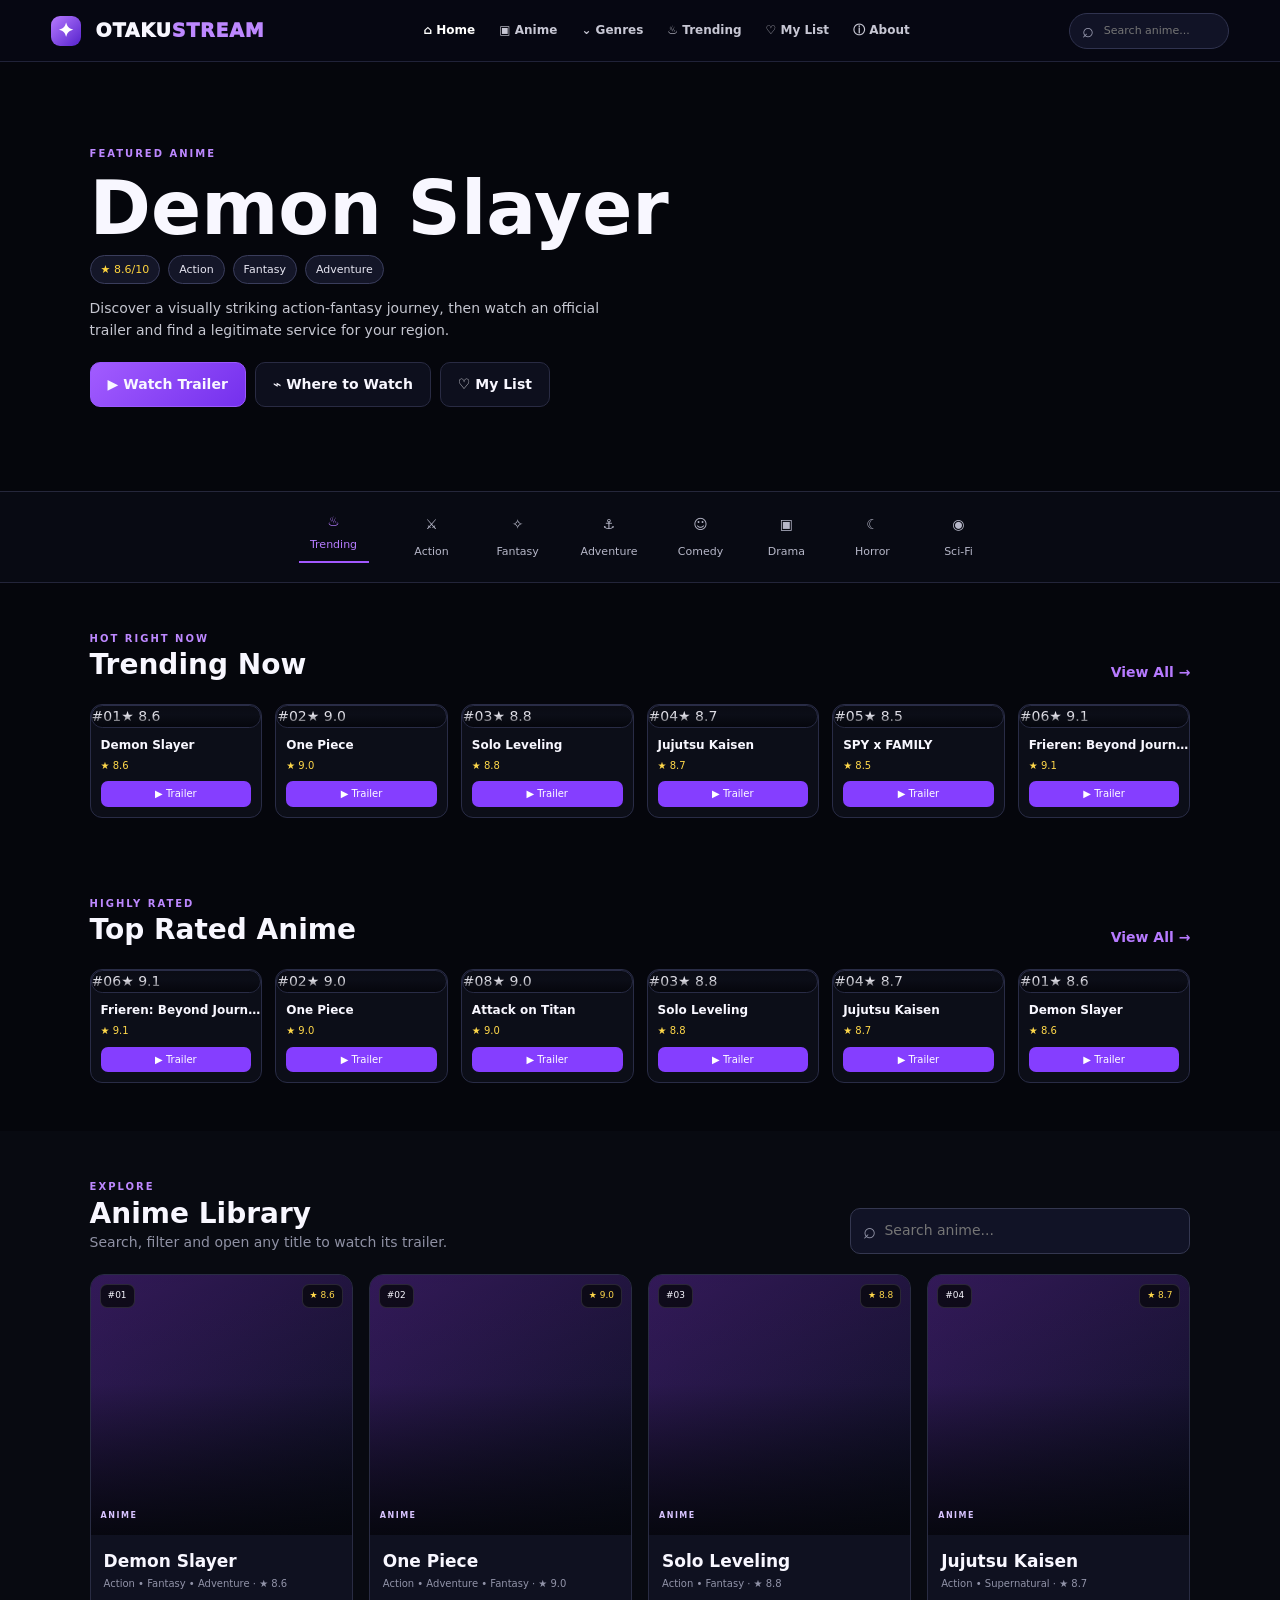
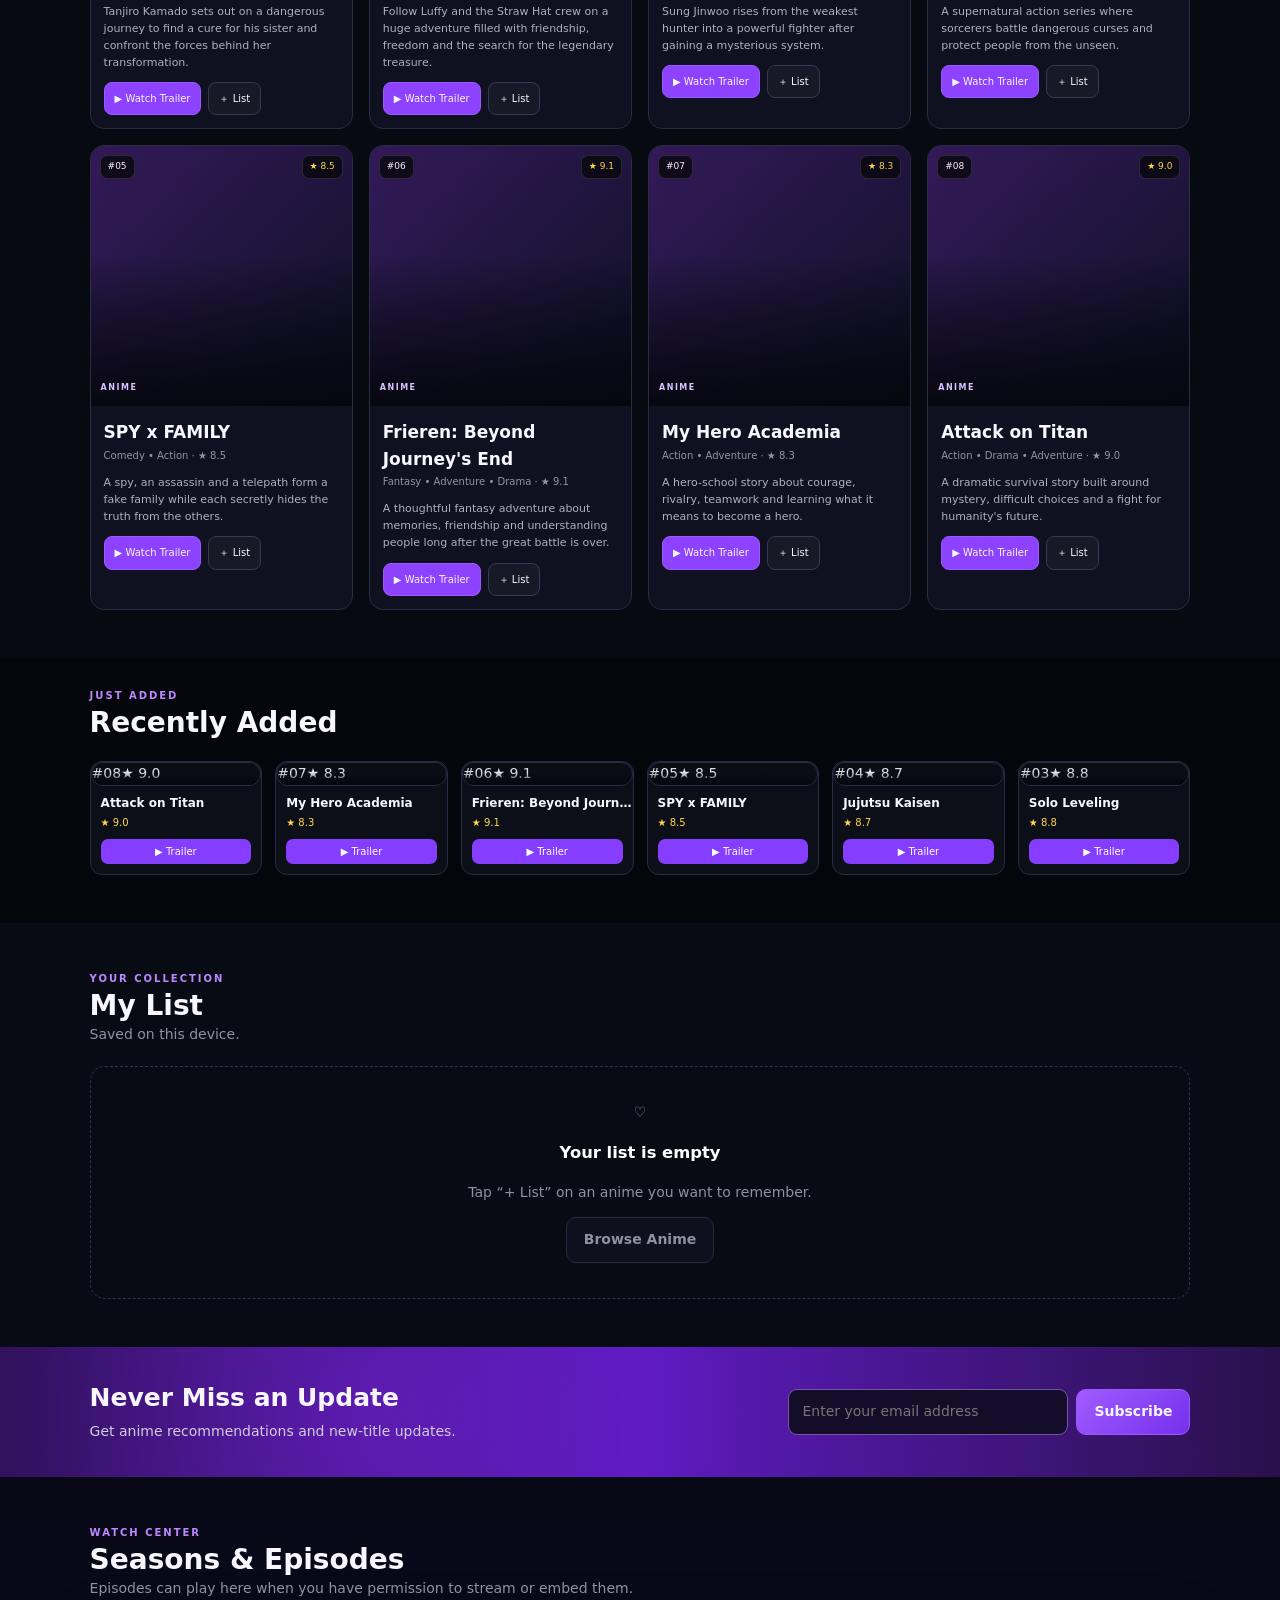
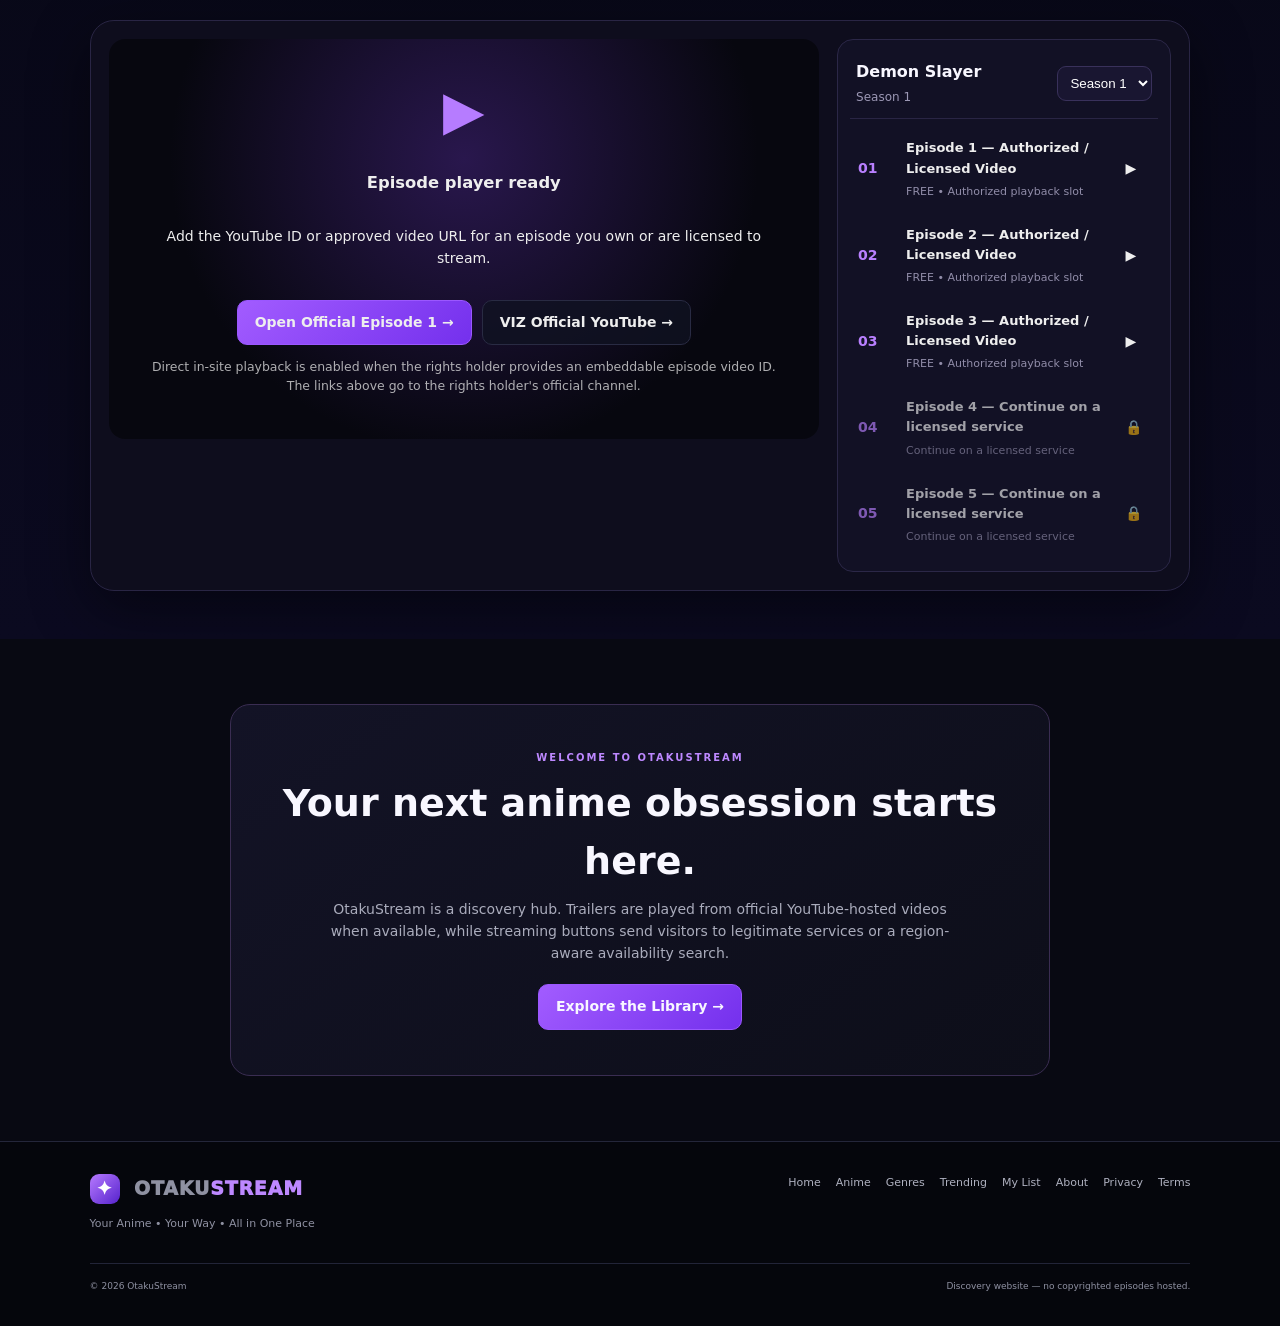
==== index.html @ 4c7b86c6 "Add files via upload" ====
<!DOCTYPE html>
<html lang="en">
<head>
<meta charset="UTF-8">
<meta name="viewport" content="width=device-width,initial-scale=1">
<title>OtakuStream — Anime Discovery</title>
<meta name="description" content="Discover anime, watch official trailers and find legitimate streaming options by region.">
<meta name="theme-color" content="#080817">
<link rel="preconnect" href="https://graphql.anilist.co">
<link rel="stylesheet" href="style.css">
</head>
<body>
<header class="site-header">
  <a class="brand" href="#home"><span class="brand-mark">✦</span> OTAKU<span>STREAM</span></a>
  <nav id="nav" class="nav">
    <a class="active" href="#home">⌂ Home</a><a href="#browse">▣ Anime</a><a href="#genres">⌄ Genres</a><a href="#trending">♨ Trending</a><a href="#watchlist">♡ My List</a><a href="#about">ⓘ About</a>
  </nav>
  <div class="header-tools"><label class="top-search"><span>⌕</span><input id="topSearch" placeholder="Search anime..." aria-label="Search anime"></label><button id="menu" class="menu" aria-label="Open menu">☰</button></div>
</header>

<main>
<section id="home" class="hero">
  <div class="hero-bg" id="heroBg"></div>
  <div class="hero-copy">
    <div class="eyebrow">FEATURED ANIME</div>
    <h1 id="heroTitle">Demon Slayer</h1>
    <div class="hero-meta"><span>★ 8.6/10</span><span>Action</span><span>Fantasy</span><span>Adventure</span></div>
    <p id="heroDesc">Discover a visually striking action-fantasy journey, then watch an official trailer and find a legitimate service for your region.</p>
    <div class="hero-actions"><button class="btn primary" onclick="openInfo(1)">▶ Watch Trailer</button><button class="btn ghost" onclick="openInfo(1)">⌁ Where to Watch</button><button class="btn ghost" onclick="toggle(1)">♡ My List</button></div>
  </div>
  <div class="hero-side" id="heroSide"></div>
</section>

<section id="genres" class="genre-strip"><button class="genre active" data-filter="All">♨<span>Trending</span></button><button class="genre" data-filter="Action">⚔<span>Action</span></button><button class="genre" data-filter="Fantasy">✧<span>Fantasy</span></button><button class="genre" data-filter="Adventure">⚓<span>Adventure</span></button><button class="genre" data-filter="Comedy">☺<span>Comedy</span></button><button class="genre" data-filter="Drama">▣<span>Drama</span></button><button class="genre" data-filter="Horror">☾<span>Horror</span></button><button class="genre" data-filter="Sci-Fi">◉<span>Sci-Fi</span></button></section>

<section id="trending" class="section">
  <div class="section-head"><div><div class="eyebrow">HOT RIGHT NOW</div><h2>Trending Now</h2></div><a class="text-link" href="#browse">View All →</a></div>
  <div id="trendingGrid" class="poster-grid"></div>
</section>

<section class="section compact-section">
  <div class="section-head"><div><div class="eyebrow">HIGHLY RATED</div><h2>Top Rated Anime</h2></div><a class="text-link" href="#browse">View All →</a></div>
  <div id="topGrid" class="poster-grid"></div>
</section>

<section id="browse" class="section browse">
  <div class="section-head browse-head"><div><div class="eyebrow">EXPLORE</div><h2>Anime Library</h2><p>Search, filter and open any title to watch its trailer.</p></div><label class="search-box"><span>⌕</span><input id="search" placeholder="Search anime..." aria-label="Search anime"></label></div>
  <div id="grid" class="card-grid"></div>
</section>

<section class="section compact-section">
  <div class="section-head"><div><div class="eyebrow">JUST ADDED</div><h2>Recently Added</h2></div></div>
  <div id="recentGrid" class="poster-grid"></div>
</section>

<section id="watchlist" class="section dark-section"><div class="section-head"><div><div class="eyebrow">YOUR COLLECTION</div><h2>My List</h2><p>Saved on this device.</p></div></div><div id="saved" class="card-grid"></div><div id="none" class="empty"><div>♡</div><h3>Your list is empty</h3><p>Tap “+ List” on an anime you want to remember.</p><a class="btn ghost" href="#browse">Browse Anime</a></div></section>

<section class="newsletter"><div><h2>Never Miss an Update</h2><p>Get anime recommendations and new-title updates.</p></div><form onsubmit="event.preventDefault();this.querySelector('button').textContent='Subscribed ✓'"><input type="email" required placeholder="Enter your email address"><button class="btn primary">Subscribe</button></form></section>

<section id="watch" class="section watch-section">
  <div class="section-head"><div><div class="eyebrow">WATCH CENTER</div><h2>Seasons & Episodes</h2><p>Episodes can play here when you have permission to stream or embed them.</p></div></div>
  <div id="episodeCenter" class="episode-center"></div>
</section>

<section id="about" class="about"><div class="about-card"><div class="eyebrow">WELCOME TO OTAKUSTREAM</div><h2>Your next anime obsession starts here.</h2><p>OtakuStream is a discovery hub. Trailers are played from official YouTube-hosted videos when available, while streaming buttons send visitors to legitimate services or a region-aware availability search.</p><a class="btn primary" href="#browse">Explore the Library →</a></div></section>
</main>

<footer><div class="footer-top"><div><a class="brand" href="#home"><span class="brand-mark">✦</span> OTAKU<span>STREAM</span></a><p>Your Anime • Your Way • All in One Place</p></div><div class="footer-links"><a href="#home">Home</a><a href="#browse">Anime</a><a href="#genres">Genres</a><a href="#trending">Trending</a><a href="#watchlist">My List</a><a href="#about">About</a><a href="privacy.html">Privacy</a><a href="terms.html">Terms</a></div></div><div class="footer-bottom"><span>© 2026 OtakuStream</span><span>Discovery website — no copyrighted episodes hosted.</span></div></footer>

<div id="modal" class="modal" aria-hidden="true"><div class="modal-box"><button id="close" class="close" aria-label="Close">×</button><div id="modalContent"></div></div></div>
<script src="script.js"></script>
</body>
</html>
---- style.css ----
*{box-sizing:border-box}html{scroll-behavior:smooth}:root{--bg:#05060c;--panel:#0f1120;--panel2:#15162a;--line:#292b43;--text:#f8f7ff;--muted:#a5a6b8;--purple:#8d45ff;--purple2:#bd88ff;--cyan:#5ecbff}body{margin:0;background:var(--bg);color:var(--text);font:14px/1.55 Inter,system-ui,-apple-system,BlinkMacSystemFont,"Segoe UI",Arial,sans-serif}button,input{font:inherit}button{color:inherit}a{color:inherit}.site-header{height:62px;position:sticky;top:0;z-index:50;display:flex;align-items:center;gap:28px;padding:0 4%;background:#070813e8;backdrop-filter:blur(18px);border-bottom:1px solid #202238}.brand{font-weight:1000;font-size:19px;letter-spacing:.8px;text-decoration:none;white-space:nowrap}.brand span:last-child{color:var(--purple2)}.brand-mark{display:inline-grid;place-items:center;width:30px;height:30px;margin-right:7px;border-radius:9px;background:linear-gradient(135deg,#b77aff,#5522cc);color:#fff}.nav{display:flex;gap:24px;flex:1;justify-content:center}.nav a{color:#c7c7d4;text-decoration:none;font-weight:650;font-size:12px}.nav a:hover,.nav a.active{color:#fff}.header-tools{display:flex;align-items:center;gap:10px}.top-search{display:flex;align-items:center;gap:8px;width:160px;height:36px;padding:0 12px;background:#111326;border:1px solid #30334f;border-radius:20px}.top-search span{color:#9b9db2;font-size:20px}.top-search input{width:100%;border:0;outline:0;background:transparent;color:#fff;font-size:11px}.menu{display:none;background:none;border:0;font-size:25px}.hero{min-height:430px;position:relative;overflow:hidden;display:flex;align-items:center;padding:58px 7%;border-bottom:1px solid #25273b}.hero-bg{position:absolute;inset:0;background-position:center;background-size:cover;filter:saturate(1.1)}.hero:after{content:"";position:absolute;inset:0;background:linear-gradient(0deg,#05060c 0%,transparent 45%)}.hero-copy,.hero-side{position:relative;z-index:2}.hero-copy{max-width:600px}.eyebrow{color:var(--purple2);font-weight:900;letter-spacing:2px;font-size:10px}.hero h1{font-size:clamp(42px,6vw,74px);line-height:.95;margin:12px 0}.hero-meta{display:flex;gap:8px;flex-wrap:wrap}.hero-meta span{background:#17192cdd;border:1px solid #3a3d5c;padding:5px 10px;border-radius:20px;color:#e7e6f2;font-size:11px}.hero-meta span:first-child{color:#ffd43d}.hero p{max-width:540px;color:#c5c6d0;font-size:14px}.hero-actions{display:flex;gap:9px;flex-wrap:wrap;margin-top:20px}.btn{display:inline-flex;align-items:center;justify-content:center;gap:8px;padding:11px 17px;border-radius:10px;text-decoration:none;border:1px solid var(--line);cursor:pointer;font-weight:750}.btn.primary{background:linear-gradient(135deg,#a25cff,#7430ed);border-color:#9b57ff}.btn.ghost{background:#101222c9}.hero-side{margin-left:auto;width:260px;display:grid;gap:9px}.hero-side:before{content:""}.hero-side .side-card{display:flex;align-items:center;gap:10px;padding:10px;border:1px solid #44466b;background:#0c0e1edb;border-radius:13px}.side-card img{width:58px;height:68px;object-fit:cover;border-radius:8px}.side-card b{font-size:12px}.side-card small{display:block;color:#9294a9}.genre-strip{display:flex;justify-content:center;gap:28px;padding:18px 4%;background:#080a13;border-bottom:1px solid #23253a}.genre{background:none;border:0;color:#b6b7c8;cursor:pointer;display:grid;gap:3px;place-items:center;min-width:58px}.genre:first-line{font-size:18px}.genre span{font-size:11px}.genre.active,.genre:hover{color:#b67cff}.genre.active:after{content:"";width:70px;height:2px;background:#a258ff;margin-top:5px}.section{padding:48px 7%}.compact-section{padding-top:30px}.section-head{display:flex;align-items:end;justify-content:space-between;gap:20px;margin-bottom:20px}.section-head h2{font-size:28px;line-height:1.05;margin:4px 0}.section-head p{margin:0;color:#8f91a4}.text-link{color:#b77aff;text-decoration:none;font-weight:750}.poster-grid{display:grid;grid-template-columns:repeat(6,1fr);gap:13px}.mini-poster{position:relative;min-width:0;border:1px solid #292c46;border-radius:12px;background:#0c0e18;padding:0;overflow:hidden;text-align:left;cursor:pointer;transition:.2s}.mini-poster:hover{transform:translateY(-4px);border-color:#7752aa;box-shadow:0 18px 45px #0008}.mini-poster .poster{height:235px;border-radius:0;border:0}.mini-poster .poster-copy{display:none}.mini-poster .row-title,.mini-poster .row-score,.mini-poster .trailer-pill{display:block;padding-left:10px}.mini-poster .row-title{font-weight:750;font-size:12px;margin-top:8px;white-space:nowrap;overflow:hidden;text-overflow:ellipsis}.mini-poster .row-score{font-size:10px;color:#ffd84a;padding-top:3px}.trailer-pill{margin:8px 10px 10px!important;padding:5px 8px!important;border-radius:7px;background:#853eff;color:#fff;text-align:center;font-size:10px!important}.poster{height:260px;position:relative;overflow:hidden;background:linear-gradient(145deg,#3a1d65,#0b1021)}.poster img{position:absolute;inset:0;width:100%;height:100%;object-fit:cover}.image-shade{position:absolute;inset:0;background:linear-gradient(0deg,#05060ceb 0%,#05060c15 58%,#00000022 100%)}.poster .rank,.poster .score{position:absolute;top:9px;z-index:2;background:#08080dcc;border:1px solid #ffffff1f;padding:4px 7px;border-radius:7px;font-size:9px}.poster .rank{left:9px}.poster .score{right:9px;color:#ffd84a}.poster-copy{position:absolute;left:10px;right:10px;bottom:10px;z-index:2}.tag{font-size:8px;letter-spacing:1.5px;color:#d8c4ff;font-weight:900}.card-grid{display:grid;grid-template-columns:repeat(4,1fr);gap:16px}.card{background:var(--panel);border:1px solid #292c43;border-radius:14px;overflow:hidden;transition:.2s}.card:hover{transform:translateY(-3px);border-color:#51446d}.body{padding:13px}.body h3{margin:0 0 2px;font-size:17px}.meta{color:#9193a8;font-size:10px}.body p{color:#aeb0bf;font-size:11px;min-height:48px}.actions{display:flex;gap:7px}.mini{padding:8px 10px;border-radius:8px;background:#171927;border:1px solid #363950;cursor:pointer;font-size:10px}.mini.primary{background:#8c42ff;border-color:#9a58ff}.browse{background:#080a11}.search-box{width:min(340px,100%);display:flex;align-items:center;gap:8px;background:#111326;border:1px solid #343750;border-radius:10px;padding:0 12px}.search-box span{font-size:22px;color:#9294a7}.search-box input{width:100%;padding:11px 0;background:transparent;border:0;outline:0;color:#fff}.dark-section{background:#090b14}.empty{text-align:center;border:1px dashed #30344c;border-radius:15px;padding:35px;color:#8f91a2}.empty h3{color:#fff}.newsletter{display:flex;align-items:center;justify-content:space-between;gap:25px;padding:32px 7%;background:radial-gradient(circle at 30% 50%,#7624d966,transparent 40%),linear-gradient(90deg,#31115c,#5e1ac0 50%,#29114c)}.newsletter h2{margin:0;font-size:25px}.newsletter p{margin:3px 0;color:#d2cce1}.newsletter form{display:flex;gap:8px}.newsletter input{width:280px;padding:11px 13px;border-radius:9px;border:1px solid #7254a3;background:#130d29;color:#fff;outline:0}.about{padding:65px 7%;background:#080912}.about-card{max-width:820px;margin:auto;text-align:center;border:1px solid #3a2d52;border-radius:20px;padding:45px 25px;background:linear-gradient(145deg,#131326,#0d0e19)}.about h2{font-size:38px;margin:8px 0}.about p{max-width:650px;margin:0 auto 20px;color:#aaacbc}footer{padding:32px 7%;border-top:1px solid #24263a;color:#8f91a2}.footer-top{display:flex;justify-content:space-between;gap:30px}.footer-top p{font-size:11px}.footer-links{display:flex;gap:15px;flex-wrap:wrap}.footer-links a{font-size:11px;text-decoration:none;color:#aeb0bf}.footer-bottom{display:flex;justify-content:space-between;border-top:1px solid #222438;margin-top:20px;padding-top:16px;font-size:9px}.modal{display:none;position:fixed;inset:0;background:#000d;z-index:80;place-items:center;padding:16px}.modal.show{display:grid}.modal-box{width:min(980px,100%);max-height:92vh;overflow:auto;background:#0d0f1c;border:1px solid #3a3d59;border-radius:17px;padding:22px;position:relative;box-shadow:0 30px 100px #000}.close{position:absolute;right:10px;top:6px;background:none;border:0;color:#fff;font-size:28px;cursor:pointer}.modal-box h2{font-size:28px;margin:4px 0}.modal-box p{color:#b5b6c4}.preview-layout{display:grid;grid-template-columns:1.5fr .7fr;gap:18px}.video-wrap{position:relative;padding-top:56.25%;background:#000;border-radius:12px;overflow:hidden;margin-top:12px}.video-wrap iframe{position:absolute;inset:0;width:100%;height:100%;border:0}.watch-panel{border:1px solid #2c2f47;background:#121426;border-radius:13px;padding:15px;height:max-content}.watch-panel h3{margin-top:0}.region-label{display:block;color:#aeb0bf;font-size:11px}.region-label select{width:100%;margin-top:6px;padding:9px;border-radius:8px;border:1px solid #343750;background:#0c0e18;color:#fff}.full{width:100%;margin:6px 0}.provider-grid{display:grid;gap:7px;margin:9px 0}.watch-link{padding:9px;border:1px solid #363950;border-radius:8px;text-decoration:none;font-size:11px;background:#0d0f1b}.watch-link:hover{border-color:#8051b8}.watch-panel small{display:block;color:#777b8d;font-size:9px}.video-fallback{padding:60px 15px;text-align:center;background:#080910;border-radius:12px;margin-top:12px}.video-fallback>div{font-size:45px;color:#9c59ff}
@media(max-width:1000px){.poster-grid{grid-template-columns:repeat(3,1fr)}.nav{gap:13px}.hero-side{width:230px}.card-grid{grid-template-columns:repeat(3,1fr)}}@media(max-width:760px){.site-header{height:62px;padding:0 4%}.nav{display:none;position:absolute;top:62px;left:0;right:0;background:#090b14;border-bottom:1px solid #2b2e45;padding:10px 5%;flex-direction:column;gap:0}.nav.open{display:flex}.nav a{padding:11px 0;border-bottom:1px solid #1f2235}.top-search{width:135px}.menu{display:block}.hero{padding:45px 5%;min-height:510px}.hero-side{display:none}.genre-strip{overflow:auto;justify-content:flex-start;gap:18px;padding-left:5%}.section{padding:42px 5%}.poster-grid{grid-template-columns:repeat(2,1fr)}.card-grid{grid-template-columns:repeat(2,1fr)}.newsletter{flex-direction:column;align-items:stretch;padding:30px 5%}.newsletter form{width:100%}.newsletter input{width:100%}.preview-layout{grid-template-columns:1fr}.footer-top,.footer-bottom{flex-direction:column}}@media(max-width:480px){.brand{font-size:16px}.top-search{display:none}.poster-grid,.card-grid{grid-template-columns:1fr}.poster{height:330px}.hero h1{font-size:50px}.newsletter form{flex-direction:column}}


/* Season / episode player */
.watch-section{background:linear-gradient(180deg,#080817,#0b0a20);}
.episode-shell{display:grid;grid-template-columns:minmax(0,1.7fr) minmax(300px,.8fr);gap:18px;background:#0e0d1d;border:1px solid #292544;border-radius:24px;padding:18px;box-shadow:0 18px 60px #0007;}
.episode-player{aspect-ratio:16/9;background:#05050b;border-radius:16px;overflow:hidden;min-height:260px;}
.episode-player iframe{width:100%;height:100%;border:0;display:block;}
.licensed-placeholder{height:100%;display:grid;place-items:center;text-align:center;padding:30px;background:radial-gradient(circle at 50% 30%,#29174d,#07070f 65%);color:#eee;}
.licensed-placeholder .big-play{font-size:54px;color:#b67cff;}
.episode-list{background:#121125;border:1px solid #2b2747;border-radius:16px;padding:12px;overflow:auto;max-height:560px;}
.episode-head{display:flex;align-items:center;justify-content:space-between;gap:10px;padding:8px 6px 12px;border-bottom:1px solid #292544;margin-bottom:8px;}
.episode-head b{display:block;font-size:16px}.episode-head span{display:block;color:#9c98b5;font-size:12px;margin-top:3px;}
.episode-head select{background:#191631;color:#fff;border:1px solid #39315b;border-radius:9px;padding:8px;}
.episode-item{width:100%;display:grid;grid-template-columns:38px 1fr 25px;align-items:center;gap:10px;text-align:left;background:transparent;border:0;border-radius:12px;color:#eee;padding:11px 8px;margin:3px 0;cursor:pointer;}
.episode-item:hover,.episode-item.active{background:#21183b}.episode-item.locked{opacity:.65}.ep-num{font-weight:800;color:#b980ff}.episode-item b{display:block;font-size:13px}.episode-item small{display:block;color:#918da9;font-size:11px;margin-top:4px;}
@media(max-width:850px){.episode-shell{grid-template-columns:1fr}.episode-list{max-height:none}.episode-player{min-height:220px;}}

.episode-legal-links{display:flex;gap:10px;flex-wrap:wrap;justify-content:center;margin-top:16px}.small-note{font-size:.78rem;opacity:.72;line-height:1.5}.episode-item:focus-visible{outline:2px solid #a78bfa;outline-offset:2px}
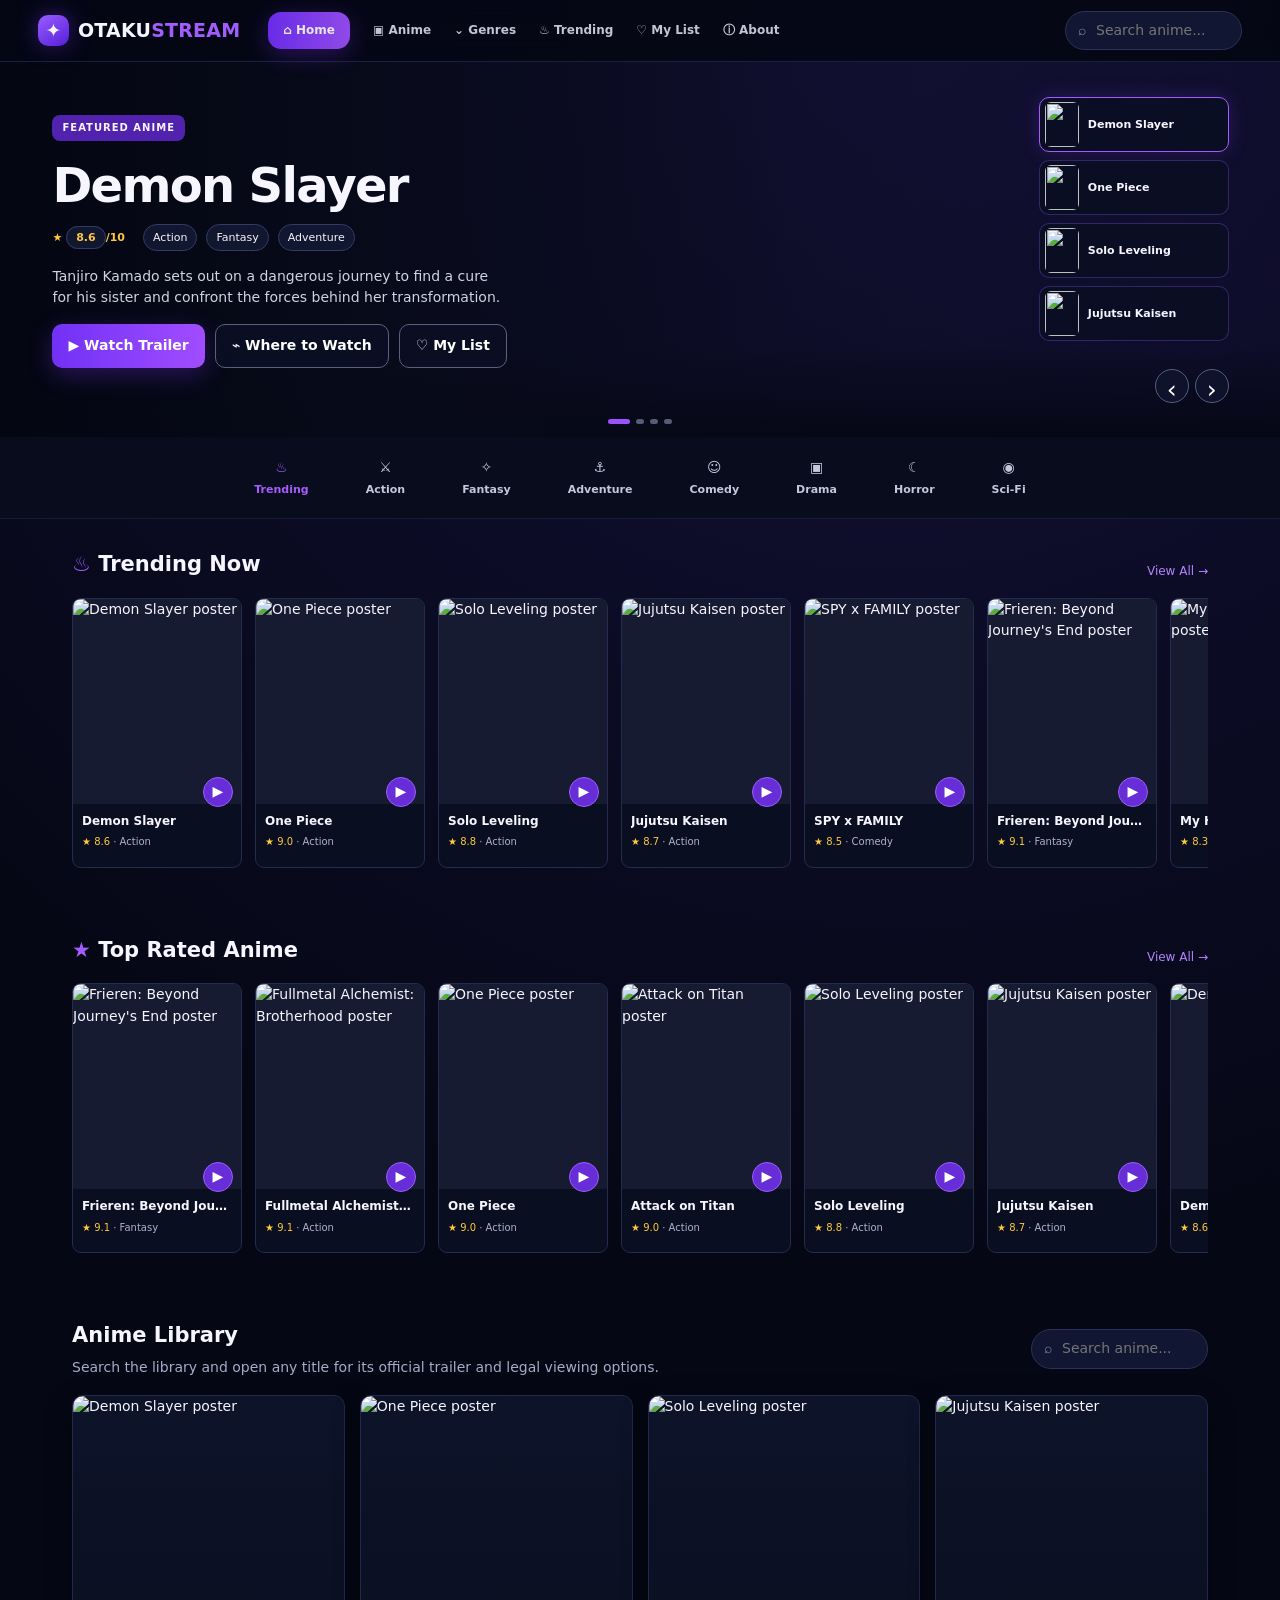
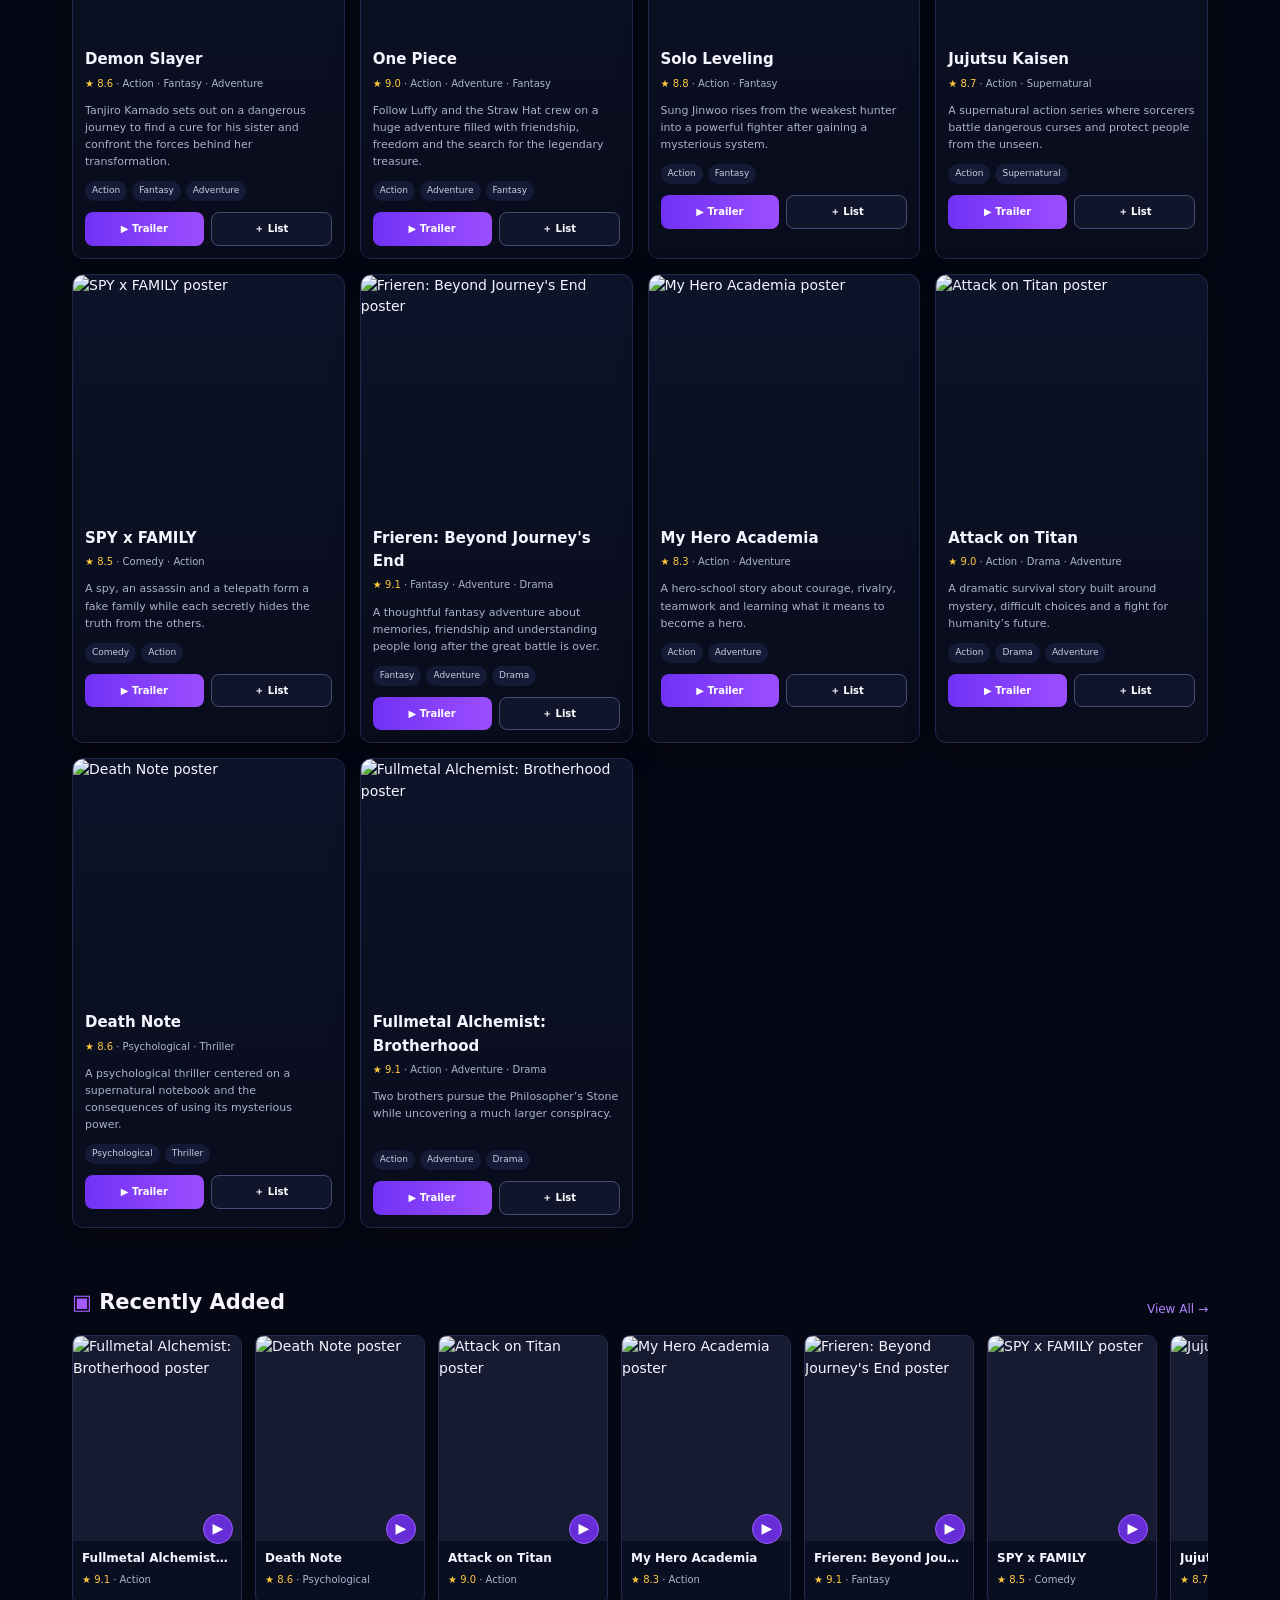
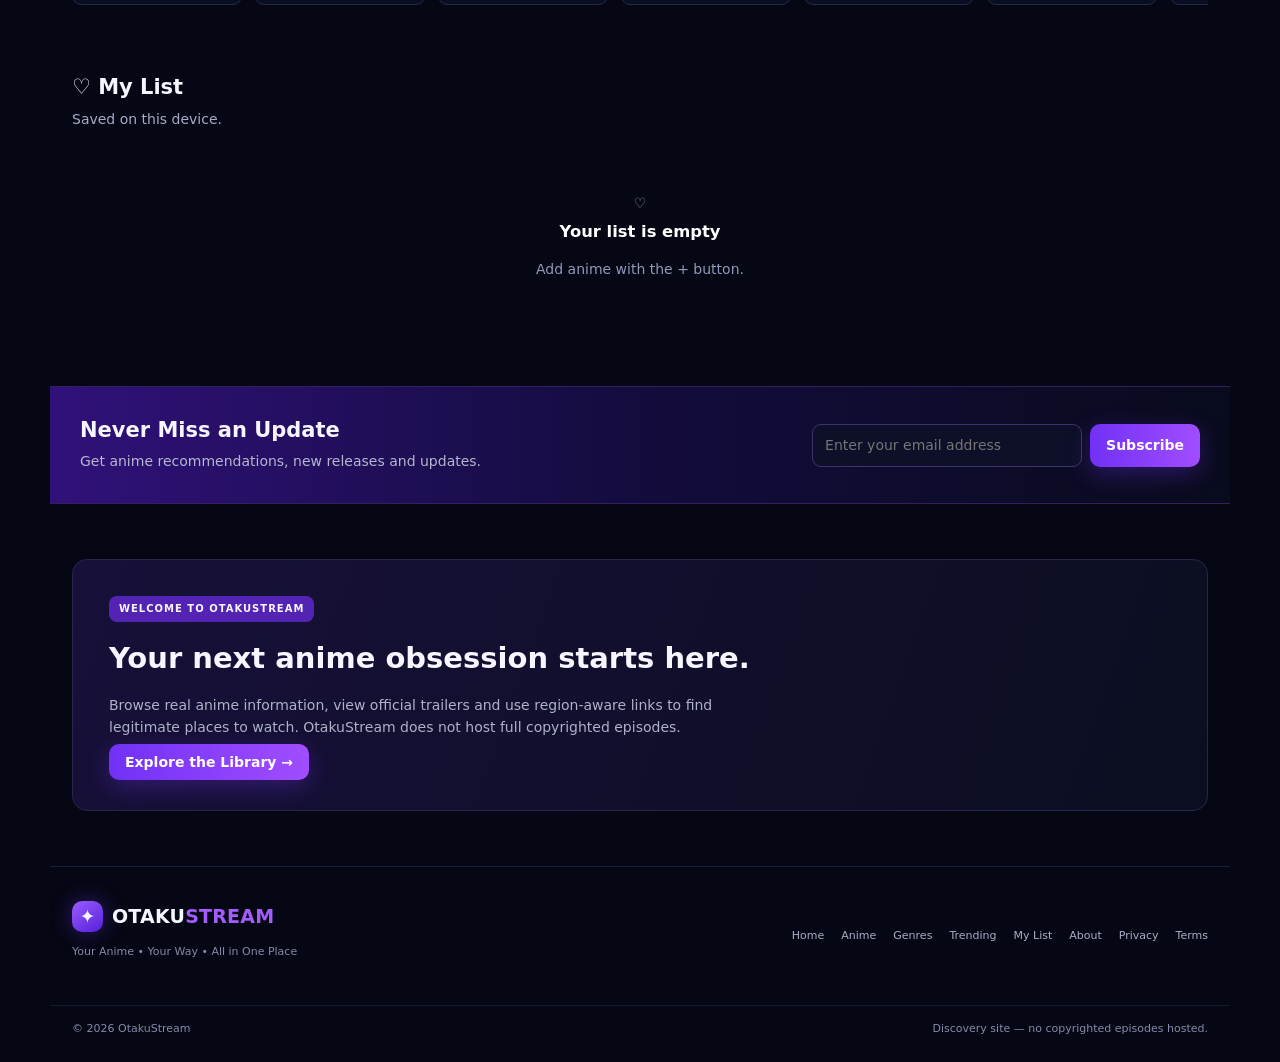
==== commit 5f02d5a9: "Add files via upload" ====
--- a/index.html
+++ b/index.html
@@ -1,73 +1,44 @@
-<!DOCTYPE html>
+<!doctype html>
 <html lang="en">
 <head>
-<meta charset="UTF-8">
-<meta name="viewport" content="width=device-width,initial-scale=1">
-<title>OtakuStream — Anime Discovery</title>
+<meta charset="utf-8"><meta name="viewport" content="width=device-width,initial-scale=1">
+<title>OtakuStream — Your Anime, Your Way</title>
 <meta name="description" content="Discover anime, watch official trailers and find legitimate streaming options by region.">
-<meta name="theme-color" content="#080817">
-<link rel="preconnect" href="https://graphql.anilist.co">
+<meta name="theme-color" content="#070817">
+<link rel="preconnect" href="https://graphql.anilist.co"><link rel="preconnect" href="https://www.youtube-nocookie.com">
 <link rel="stylesheet" href="style.css">
 </head>
 <body>
-<header class="site-header">
-  <a class="brand" href="#home"><span class="brand-mark">✦</span> OTAKU<span>STREAM</span></a>
-  <nav id="nav" class="nav">
-    <a class="active" href="#home">⌂ Home</a><a href="#browse">▣ Anime</a><a href="#genres">⌄ Genres</a><a href="#trending">♨ Trending</a><a href="#watchlist">♡ My List</a><a href="#about">ⓘ About</a>
-  </nav>
-  <div class="header-tools"><label class="top-search"><span>⌕</span><input id="topSearch" placeholder="Search anime..." aria-label="Search anime"></label><button id="menu" class="menu" aria-label="Open menu">☰</button></div>
+<header class="header">
+  <a class="logo" href="#home"><span class="logo-mark">✦</span><b>OTAKU<span>STREAM</span></b></a>
+  <nav id="nav"><a class="active" href="#home">⌂ <span>Home</span></a><a href="#browse">▣ <span>Anime</span></a><a href="#genres">⌄ <span>Genres</span></a><a href="#trending">♨ <span>Trending</span></a><a href="#watchlist">♡ <span>My List</span></a><a href="#about">ⓘ <span>About</span></a></nav>
+  <div class="header-right"><label class="header-search">⌕<input id="topSearch" placeholder="Search anime..." autocomplete="off"></label><button id="menuBtn" class="round-btn">☰</button></div>
 </header>
 
-<main>
-<section id="home" class="hero">
-  <div class="hero-bg" id="heroBg"></div>
-  <div class="hero-copy">
-    <div class="eyebrow">FEATURED ANIME</div>
-    <h1 id="heroTitle">Demon Slayer</h1>
-    <div class="hero-meta"><span>★ 8.6/10</span><span>Action</span><span>Fantasy</span><span>Adventure</span></div>
-    <p id="heroDesc">Discover a visually striking action-fantasy journey, then watch an official trailer and find a legitimate service for your region.</p>
-    <div class="hero-actions"><button class="btn primary" onclick="openInfo(1)">▶ Watch Trailer</button><button class="btn ghost" onclick="openInfo(1)">⌁ Where to Watch</button><button class="btn ghost" onclick="toggle(1)">♡ My List</button></div>
+<main id="home">
+<section class="hero" id="hero">
+  <div class="hero-art" id="heroArt"></div><div class="hero-overlay"></div>
+  <div class="hero-content">
+    <span class="featured">FEATURED ANIME</span><h1 id="heroTitle">Demon Slayer</h1>
+    <div class="hero-meta"><b>★ <span id="heroScore">8.6</span>/10</b><span>Action</span><span>Fantasy</span><span>Adventure</span></div>
+    <p id="heroDesc">Discover a world of action, adventure and unforgettable characters.</p>
+    <div class="hero-buttons"><button class="btn primary" id="heroTrailer">▶ Watch Trailer</button><button class="btn outline" id="heroWatch">⌁ Where to Watch</button><button class="btn outline" id="heroList">♡ My List</button></div>
   </div>
-  <div class="hero-side" id="heroSide"></div>
+  <div class="hero-carousel" id="heroCarousel"></div><div class="hero-arrows"><button id="prevHero">‹</button><button id="nextHero">›</button></div><div class="dots" id="heroDots"></div>
 </section>
 
-<section id="genres" class="genre-strip"><button class="genre active" data-filter="All">♨<span>Trending</span></button><button class="genre" data-filter="Action">⚔<span>Action</span></button><button class="genre" data-filter="Fantasy">✧<span>Fantasy</span></button><button class="genre" data-filter="Adventure">⚓<span>Adventure</span></button><button class="genre" data-filter="Comedy">☺<span>Comedy</span></button><button class="genre" data-filter="Drama">▣<span>Drama</span></button><button class="genre" data-filter="Horror">☾<span>Horror</span></button><button class="genre" data-filter="Sci-Fi">◉<span>Sci-Fi</span></button></section>
+<section class="genre-strip" id="genres"><button class="genre active" data-filter="All">♨<span>Trending</span></button><button class="genre" data-filter="Action">⚔<span>Action</span></button><button class="genre" data-filter="Fantasy">✧<span>Fantasy</span></button><button class="genre" data-filter="Adventure">⚓<span>Adventure</span></button><button class="genre" data-filter="Comedy">☺<span>Comedy</span></button><button class="genre" data-filter="Drama">▣<span>Drama</span></button><button class="genre" data-filter="Horror">☾<span>Horror</span></button><button class="genre" data-filter="Sci-Fi">◉<span>Sci-Fi</span></button></section>
 
-<section id="trending" class="section">
-  <div class="section-head"><div><div class="eyebrow">HOT RIGHT NOW</div><h2>Trending Now</h2></div><a class="text-link" href="#browse">View All →</a></div>
-  <div id="trendingGrid" class="poster-grid"></div>
-</section>
+<section class="section" id="trending"><div class="section-title"><h2><i>♨</i> Trending Now</h2><a href="#browse">View All →</a></div><div class="row" id="trendingRow"></div></section>
+<section class="section"><div class="section-title"><h2><i>★</i> Top Rated Anime</h2><a href="#browse">View All →</a></div><div class="row" id="topRow"></div></section>
+<section class="section" id="browse"><div class="section-title browse-title"><div><h2>Anime Library</h2><p>Search the library and open any title for its official trailer and legal viewing options.</p></div><label class="library-search">⌕<input id="search" placeholder="Search anime..."></label></div><div class="library-grid" id="libraryGrid"></div></section>
+<section class="section"><div class="section-title"><h2><i>▣</i> Recently Added</h2><a href="#browse">View All →</a></div><div class="row" id="recentRow"></div></section>
+<section class="section" id="watchlist"><div class="section-title"><div><h2>♡ My List</h2><p>Saved on this device.</p></div></div><div class="library-grid" id="savedGrid"></div><div id="emptyList" class="empty">♡<h3>Your list is empty</h3><p>Add anime with the + button.</p></div></section>
+<section class="newsletter"><div><h2>Never Miss an Update</h2><p>Get anime recommendations, new releases and updates.</p></div><form id="newsletter"><input type="email" required placeholder="Enter your email address"><button class="btn primary">Subscribe</button></form></section>
+<section class="about" id="about"><div><span class="featured">WELCOME TO OTAKUSTREAM</span><h2>Your next anime obsession starts here.</h2><p>Browse real anime information, view official trailers and use region-aware links to find legitimate places to watch. OtakuStream does not host full copyrighted episodes.</p><a class="btn primary" href="#browse">Explore the Library →</a></div></section>
+</main>
+<footer><div class="footer-main"><div><a class="logo" href="#home"><span class="logo-mark">✦</span><b>OTAKU<span>STREAM</span></b></a><p>Your Anime • Your Way • All in One Place</p></div><div class="footer-links"><a href="#home">Home</a><a href="#browse">Anime</a><a href="#genres">Genres</a><a href="#trending">Trending</a><a href="#watchlist">My List</a><a href="#about">About</a><a href="privacy.html">Privacy</a><a href="terms.html">Terms</a></div></div><div class="footer-bottom">© 2026 OtakuStream <span>Discovery site — no copyrighted episodes hosted.</span></div></footer>
 
-<section class="section compact-section">
-  <div class="section-head"><div><div class="eyebrow">HIGHLY RATED</div><h2>Top Rated Anime</h2></div><a class="text-link" href="#browse">View All →</a></div>
-  <div id="topGrid" class="poster-grid"></div>
-</section>
-
-<section id="browse" class="section browse">
-  <div class="section-head browse-head"><div><div class="eyebrow">EXPLORE</div><h2>Anime Library</h2><p>Search, filter and open any title to watch its trailer.</p></div><label class="search-box"><span>⌕</span><input id="search" placeholder="Search anime..." aria-label="Search anime"></label></div>
-  <div id="grid" class="card-grid"></div>
-</section>
-
-<section class="section compact-section">
-  <div class="section-head"><div><div class="eyebrow">JUST ADDED</div><h2>Recently Added</h2></div></div>
-  <div id="recentGrid" class="poster-grid"></div>
-</section>
-
-<section id="watchlist" class="section dark-section"><div class="section-head"><div><div class="eyebrow">YOUR COLLECTION</div><h2>My List</h2><p>Saved on this device.</p></div></div><div id="saved" class="card-grid"></div><div id="none" class="empty"><div>♡</div><h3>Your list is empty</h3><p>Tap “+ List” on an anime you want to remember.</p><a class="btn ghost" href="#browse">Browse Anime</a></div></section>
-
-<section class="newsletter"><div><h2>Never Miss an Update</h2><p>Get anime recommendations and new-title updates.</p></div><form onsubmit="event.preventDefault();this.querySelector('button').textContent='Subscribed ✓'"><input type="email" required placeholder="Enter your email address"><button class="btn primary">Subscribe</button></form></section>
-
-<section id="watch" class="section watch-section">
-  <div class="section-head"><div><div class="eyebrow">WATCH CENTER</div><h2>Seasons & Episodes</h2><p>Episodes can play here when you have permission to stream or embed them.</p></div></div>
-  <div id="episodeCenter" class="episode-center"></div>
-</section>
-
-<section id="about" class="about"><div class="about-card"><div class="eyebrow">WELCOME TO OTAKUSTREAM</div><h2>Your next anime obsession starts here.</h2><p>OtakuStream is a discovery hub. Trailers are played from official YouTube-hosted videos when available, while streaming buttons send visitors to legitimate services or a region-aware availability search.</p><a class="btn primary" href="#browse">Explore the Library →</a></div></section>
-</main>
-
-<footer><div class="footer-top"><div><a class="brand" href="#home"><span class="brand-mark">✦</span> OTAKU<span>STREAM</span></a><p>Your Anime • Your Way • All in One Place</p></div><div class="footer-links"><a href="#home">Home</a><a href="#browse">Anime</a><a href="#genres">Genres</a><a href="#trending">Trending</a><a href="#watchlist">My List</a><a href="#about">About</a><a href="privacy.html">Privacy</a><a href="terms.html">Terms</a></div></div><div class="footer-bottom"><span>© 2026 OtakuStream</span><span>Discovery website — no copyrighted episodes hosted.</span></div></footer>
-
-<div id="modal" class="modal" aria-hidden="true"><div class="modal-box"><button id="close" class="close" aria-label="Close">×</button><div id="modalContent"></div></div></div>
+<div class="modal" id="modal" aria-hidden="true"><div class="modal-card"><button class="modal-close" id="close">×</button><div id="modalContent"></div></div></div>
 <script src="script.js"></script>
-</body>
-</html>
+</body></html>
--- a/style.css
+++ b/style.css
@@ -1,20 +1,3 @@
-*{box-sizing:border-box}html{scroll-behavior:smooth}:root{--bg:#05060c;--panel:#0f1120;--panel2:#15162a;--line:#292b43;--text:#f8f7ff;--muted:#a5a6b8;--purple:#8d45ff;--purple2:#bd88ff;--cyan:#5ecbff}body{margin:0;background:var(--bg);color:var(--text);font:14px/1.55 Inter,system-ui,-apple-system,BlinkMacSystemFont,"Segoe UI",Arial,sans-serif}button,input{font:inherit}button{color:inherit}a{color:inherit}.site-header{height:62px;position:sticky;top:0;z-index:50;display:flex;align-items:center;gap:28px;padding:0 4%;background:#070813e8;backdrop-filter:blur(18px);border-bottom:1px solid #202238}.brand{font-weight:1000;font-size:19px;letter-spacing:.8px;text-decoration:none;white-space:nowrap}.brand span:last-child{color:var(--purple2)}.brand-mark{display:inline-grid;place-items:center;width:30px;height:30px;margin-right:7px;border-radius:9px;background:linear-gradient(135deg,#b77aff,#5522cc);color:#fff}.nav{display:flex;gap:24px;flex:1;justify-content:center}.nav a{color:#c7c7d4;text-decoration:none;font-weight:650;font-size:12px}.nav a:hover,.nav a.active{color:#fff}.header-tools{display:flex;align-items:center;gap:10px}.top-search{display:flex;align-items:center;gap:8px;width:160px;height:36px;padding:0 12px;background:#111326;border:1px solid #30334f;border-radius:20px}.top-search span{color:#9b9db2;font-size:20px}.top-search input{width:100%;border:0;outline:0;background:transparent;color:#fff;font-size:11px}.menu{display:none;background:none;border:0;font-size:25px}.hero{min-height:430px;position:relative;overflow:hidden;display:flex;align-items:center;padding:58px 7%;border-bottom:1px solid #25273b}.hero-bg{position:absolute;inset:0;background-position:center;background-size:cover;filter:saturate(1.1)}.hero:after{content:"";position:absolute;inset:0;background:linear-gradient(0deg,#05060c 0%,transparent 45%)}.hero-copy,.hero-side{position:relative;z-index:2}.hero-copy{max-width:600px}.eyebrow{color:var(--purple2);font-weight:900;letter-spacing:2px;font-size:10px}.hero h1{font-size:clamp(42px,6vw,74px);line-height:.95;margin:12px 0}.hero-meta{display:flex;gap:8px;flex-wrap:wrap}.hero-meta span{background:#17192cdd;border:1px solid #3a3d5c;padding:5px 10px;border-radius:20px;color:#e7e6f2;font-size:11px}.hero-meta span:first-child{color:#ffd43d}.hero p{max-width:540px;color:#c5c6d0;font-size:14px}.hero-actions{display:flex;gap:9px;flex-wrap:wrap;margin-top:20px}.btn{display:inline-flex;align-items:center;justify-content:center;gap:8px;padding:11px 17px;border-radius:10px;text-decoration:none;border:1px solid var(--line);cursor:pointer;font-weight:750}.btn.primary{background:linear-gradient(135deg,#a25cff,#7430ed);border-color:#9b57ff}.btn.ghost{background:#101222c9}.hero-side{margin-left:auto;width:260px;display:grid;gap:9px}.hero-side:before{content:""}.hero-side .side-card{display:flex;align-items:center;gap:10px;padding:10px;border:1px solid #44466b;background:#0c0e1edb;border-radius:13px}.side-card img{width:58px;height:68px;object-fit:cover;border-radius:8px}.side-card b{font-size:12px}.side-card small{display:block;color:#9294a9}.genre-strip{display:flex;justify-content:center;gap:28px;padding:18px 4%;background:#080a13;border-bottom:1px solid #23253a}.genre{background:none;border:0;color:#b6b7c8;cursor:pointer;display:grid;gap:3px;place-items:center;min-width:58px}.genre:first-line{font-size:18px}.genre span{font-size:11px}.genre.active,.genre:hover{color:#b67cff}.genre.active:after{content:"";width:70px;height:2px;background:#a258ff;margin-top:5px}.section{padding:48px 7%}.compact-section{padding-top:30px}.section-head{display:flex;align-items:end;justify-content:space-between;gap:20px;margin-bottom:20px}.section-head h2{font-size:28px;line-height:1.05;margin:4px 0}.section-head p{margin:0;color:#8f91a4}.text-link{color:#b77aff;text-decoration:none;font-weight:750}.poster-grid{display:grid;grid-template-columns:repeat(6,1fr);gap:13px}.mini-poster{position:relative;min-width:0;border:1px solid #292c46;border-radius:12px;background:#0c0e18;padding:0;overflow:hidden;text-align:left;cursor:pointer;transition:.2s}.mini-poster:hover{transform:translateY(-4px);border-color:#7752aa;box-shadow:0 18px 45px #0008}.mini-poster .poster{height:235px;border-radius:0;border:0}.mini-poster .poster-copy{display:none}.mini-poster .row-title,.mini-poster .row-score,.mini-poster .trailer-pill{display:block;padding-left:10px}.mini-poster .row-title{font-weight:750;font-size:12px;margin-top:8px;white-space:nowrap;overflow:hidden;text-overflow:ellipsis}.mini-poster .row-score{font-size:10px;color:#ffd84a;padding-top:3px}.trailer-pill{margin:8px 10px 10px!important;padding:5px 8px!important;border-radius:7px;background:#853eff;color:#fff;text-align:center;font-size:10px!important}.poster{height:260px;position:relative;overflow:hidden;background:linear-gradient(145deg,#3a1d65,#0b1021)}.poster img{position:absolute;inset:0;width:100%;height:100%;object-fit:cover}.image-shade{position:absolute;inset:0;background:linear-gradient(0deg,#05060ceb 0%,#05060c15 58%,#00000022 100%)}.poster .rank,.poster .score{position:absolute;top:9px;z-index:2;background:#08080dcc;border:1px solid #ffffff1f;padding:4px 7px;border-radius:7px;font-size:9px}.poster .rank{left:9px}.poster .score{right:9px;color:#ffd84a}.poster-copy{position:absolute;left:10px;right:10px;bottom:10px;z-index:2}.tag{font-size:8px;letter-spacing:1.5px;color:#d8c4ff;font-weight:900}.card-grid{display:grid;grid-template-columns:repeat(4,1fr);gap:16px}.card{background:var(--panel);border:1px solid #292c43;border-radius:14px;overflow:hidden;transition:.2s}.card:hover{transform:translateY(-3px);border-color:#51446d}.body{padding:13px}.body h3{margin:0 0 2px;font-size:17px}.meta{color:#9193a8;font-size:10px}.body p{color:#aeb0bf;font-size:11px;min-height:48px}.actions{display:flex;gap:7px}.mini{padding:8px 10px;border-radius:8px;background:#171927;border:1px solid #363950;cursor:pointer;font-size:10px}.mini.primary{background:#8c42ff;border-color:#9a58ff}.browse{background:#080a11}.search-box{width:min(340px,100%);display:flex;align-items:center;gap:8px;background:#111326;border:1px solid #343750;border-radius:10px;padding:0 12px}.search-box span{font-size:22px;color:#9294a7}.search-box input{width:100%;padding:11px 0;background:transparent;border:0;outline:0;color:#fff}.dark-section{background:#090b14}.empty{text-align:center;border:1px dashed #30344c;border-radius:15px;padding:35px;color:#8f91a2}.empty h3{color:#fff}.newsletter{display:flex;align-items:center;justify-content:space-between;gap:25px;padding:32px 7%;background:radial-gradient(circle at 30% 50%,#7624d966,transparent 40%),linear-gradient(90deg,#31115c,#5e1ac0 50%,#29114c)}.newsletter h2{margin:0;font-size:25px}.newsletter p{margin:3px 0;color:#d2cce1}.newsletter form{display:flex;gap:8px}.newsletter input{width:280px;padding:11px 13px;border-radius:9px;border:1px solid #7254a3;background:#130d29;color:#fff;outline:0}.about{padding:65px 7%;background:#080912}.about-card{max-width:820px;margin:auto;text-align:center;border:1px solid #3a2d52;border-radius:20px;padding:45px 25px;background:linear-gradient(145deg,#131326,#0d0e19)}.about h2{font-size:38px;margin:8px 0}.about p{max-width:650px;margin:0 auto 20px;color:#aaacbc}footer{padding:32px 7%;border-top:1px solid #24263a;color:#8f91a2}.footer-top{display:flex;justify-content:space-between;gap:30px}.footer-top p{font-size:11px}.footer-links{display:flex;gap:15px;flex-wrap:wrap}.footer-links a{font-size:11px;text-decoration:none;color:#aeb0bf}.footer-bottom{display:flex;justify-content:space-between;border-top:1px solid #222438;margin-top:20px;padding-top:16px;font-size:9px}.modal{display:none;position:fixed;inset:0;background:#000d;z-index:80;place-items:center;padding:16px}.modal.show{display:grid}.modal-box{width:min(980px,100%);max-height:92vh;overflow:auto;background:#0d0f1c;border:1px solid #3a3d59;border-radius:17px;padding:22px;position:relative;box-shadow:0 30px 100px #000}.close{position:absolute;right:10px;top:6px;background:none;border:0;color:#fff;font-size:28px;cursor:pointer}.modal-box h2{font-size:28px;margin:4px 0}.modal-box p{color:#b5b6c4}.preview-layout{display:grid;grid-template-columns:1.5fr .7fr;gap:18px}.video-wrap{position:relative;padding-top:56.25%;background:#000;border-radius:12px;overflow:hidden;margin-top:12px}.video-wrap iframe{position:absolute;inset:0;width:100%;height:100%;border:0}.watch-panel{border:1px solid #2c2f47;background:#121426;border-radius:13px;padding:15px;height:max-content}.watch-panel h3{margin-top:0}.region-label{display:block;color:#aeb0bf;font-size:11px}.region-label select{width:100%;margin-top:6px;padding:9px;border-radius:8px;border:1px solid #343750;background:#0c0e18;color:#fff}.full{width:100%;margin:6px 0}.provider-grid{display:grid;gap:7px;margin:9px 0}.watch-link{padding:9px;border:1px solid #363950;border-radius:8px;text-decoration:none;font-size:11px;background:#0d0f1b}.watch-link:hover{border-color:#8051b8}.watch-panel small{display:block;color:#777b8d;font-size:9px}.video-fallback{padding:60px 15px;text-align:center;background:#080910;border-radius:12px;margin-top:12px}.video-fallback>div{font-size:45px;color:#9c59ff}
-@media(max-width:1000px){.poster-grid{grid-template-columns:repeat(3,1fr)}.nav{gap:13px}.hero-side{width:230px}.card-grid{grid-template-columns:repeat(3,1fr)}}@media(max-width:760px){.site-header{height:62px;padding:0 4%}.nav{display:none;position:absolute;top:62px;left:0;right:0;background:#090b14;border-bottom:1px solid #2b2e45;padding:10px 5%;flex-direction:column;gap:0}.nav.open{display:flex}.nav a{padding:11px 0;border-bottom:1px solid #1f2235}.top-search{width:135px}.menu{display:block}.hero{padding:45px 5%;min-height:510px}.hero-side{display:none}.genre-strip{overflow:auto;justify-content:flex-start;gap:18px;padding-left:5%}.section{padding:42px 5%}.poster-grid{grid-template-columns:repeat(2,1fr)}.card-grid{grid-template-columns:repeat(2,1fr)}.newsletter{flex-direction:column;align-items:stretch;padding:30px 5%}.newsletter form{width:100%}.newsletter input{width:100%}.preview-layout{grid-template-columns:1fr}.footer-top,.footer-bottom{flex-direction:column}}@media(max-width:480px){.brand{font-size:16px}.top-search{display:none}.poster-grid,.card-grid{grid-template-columns:1fr}.poster{height:330px}.hero h1{font-size:50px}.newsletter form{flex-direction:column}}
-
-
-/* Season / episode player */
-.watch-section{background:linear-gradient(180deg,#080817,#0b0a20);}
-.episode-shell{display:grid;grid-template-columns:minmax(0,1.7fr) minmax(300px,.8fr);gap:18px;background:#0e0d1d;border:1px solid #292544;border-radius:24px;padding:18px;box-shadow:0 18px 60px #0007;}
-.episode-player{aspect-ratio:16/9;background:#05050b;border-radius:16px;overflow:hidden;min-height:260px;}
-.episode-player iframe{width:100%;height:100%;border:0;display:block;}
-.licensed-placeholder{height:100%;display:grid;place-items:center;text-align:center;padding:30px;background:radial-gradient(circle at 50% 30%,#29174d,#07070f 65%);color:#eee;}
-.licensed-placeholder .big-play{font-size:54px;color:#b67cff;}
-.episode-list{background:#121125;border:1px solid #2b2747;border-radius:16px;padding:12px;overflow:auto;max-height:560px;}
-.episode-head{display:flex;align-items:center;justify-content:space-between;gap:10px;padding:8px 6px 12px;border-bottom:1px solid #292544;margin-bottom:8px;}
-.episode-head b{display:block;font-size:16px}.episode-head span{display:block;color:#9c98b5;font-size:12px;margin-top:3px;}
-.episode-head select{background:#191631;color:#fff;border:1px solid #39315b;border-radius:9px;padding:8px;}
-.episode-item{width:100%;display:grid;grid-template-columns:38px 1fr 25px;align-items:center;gap:10px;text-align:left;background:transparent;border:0;border-radius:12px;color:#eee;padding:11px 8px;margin:3px 0;cursor:pointer;}
-.episode-item:hover,.episode-item.active{background:#21183b}.episode-item.locked{opacity:.65}.ep-num{font-weight:800;color:#b980ff}.episode-item b{display:block;font-size:13px}.episode-item small{display:block;color:#918da9;font-size:11px;margin-top:4px;}
-@media(max-width:850px){.episode-shell{grid-template-columns:1fr}.episode-list{max-height:none}.episode-player{min-height:220px;}}
-
-.episode-legal-links{display:flex;gap:10px;flex-wrap:wrap;justify-content:center;margin-top:16px}.small-note{font-size:.78rem;opacity:.72;line-height:1.5}.episode-item:focus-visible{outline:2px solid #a78bfa;outline-offset:2px}
+:root{--bg:#050714;--panel:#0b1024;--panel2:#0d1430;--line:#222a4c;--purple:#7b35ff;--purple2:#a05bff;--text:#f7f5ff;--muted:#a6abc7;--gold:#ffc83d}*{box-sizing:border-box}html{scroll-behavior:smooth}body{margin:0;background:radial-gradient(circle at 70% 0,#15113a 0,transparent 30%),var(--bg);color:var(--text);font:14px/1.55 Inter,system-ui,-apple-system,Segoe UI,sans-serif}a{color:inherit;text-decoration:none}button,input{font:inherit}.header{height:62px;position:sticky;top:0;z-index:20;display:flex;align-items:center;gap:28px;padding:0 38px;background:rgba(5,7,20,.93);backdrop-filter:blur(18px);border-bottom:1px solid #1a2140}.logo{display:flex;align-items:center;gap:9px;white-space:nowrap;font-size:19px;letter-spacing:.2px}.logo-mark{width:31px;height:31px;display:grid;place-items:center;border-radius:10px;background:linear-gradient(145deg,#9a5cff,#5420d8);box-shadow:0 0 22px #7b35ff66}.logo b span{color:#a45cff}nav{display:flex;align-items:center;gap:23px;flex:1}nav a{color:#d8d9ea;font-weight:600;font-size:12px;opacity:.9}nav a.active{background:linear-gradient(90deg,#7430ff,#a052ff);padding:9px 15px;border-radius:13px;box-shadow:0 6px 25px #7b35ff55;color:white}nav a:hover{color:#fff}.header-right{display:flex;gap:14px;align-items:center}.header-search,.library-search{display:flex;align-items:center;gap:8px;background:#111632;border:1px solid #2b3158;border-radius:22px;padding:7px 12px;color:#858caf}.header-search input,.library-search input{width:135px;background:none;border:0;outline:0;color:white}.round-btn{display:none;border:0;background:#7134e9;color:#fff;width:34px;height:34px;border-radius:50%}.hero{height:375px;position:relative;overflow:hidden;isolation:isolate}.hero-art{position:absolute;inset:0;background-size:cover;background-position:center 28%;z-index:-3;transition:background-image .35s}.hero-overlay{position:absolute;inset:0;z-index:-2;background:linear-gradient(90deg,#040612 0%,#070a18e8 28%,#070a184d 62%,#05071410 100%),linear-gradient(0deg,#050714 0%,transparent 24%)}.hero-content{position:absolute;left:4.1%;top:53px;max-width:540px}.featured{font-size:10px;font-weight:800;letter-spacing:1px;background:#5e27c9d9;border-radius:8px;padding:5px 10px;display:inline-block}.hero h1{font-size:48px;line-height:1;margin:20px 0 15px;letter-spacing:-1.7px}.hero-meta{display:flex;gap:9px;align-items:center;flex-wrap:wrap}.hero-meta span,.hero-meta b{background:#141a35d9;border:1px solid #343b66;padding:4px 9px;border-radius:14px;font-size:11px}.hero-meta b{color:var(--gold);border:0;background:none;padding-left:0}.hero-content p{color:#d0d3e1;max-width:450px;margin:15px 0}.hero-buttons{display:flex;gap:10px}.btn{border:0;border-radius:10px;padding:10px 16px;color:white;cursor:pointer;font-weight:700}.btn.primary{background:linear-gradient(90deg,#7131f5,#a14dff);box-shadow:0 7px 24px #7b35ff4d}.btn.outline{background:#0c1025c9;border:1px solid #596082}.hero-carousel{position:absolute;right:4%;top:35px;width:190px;display:grid;gap:8px}.hero-pick{height:55px;display:flex;align-items:center;gap:9px;padding:5px;border:1px solid #6c4bca66;background:#0a0e22c9;border-radius:10px;cursor:pointer}.hero-pick.active{border-color:#a35cff;box-shadow:0 0 20px #8b45ff33}.hero-pick img{height:45px;width:34px;object-fit:cover;border-radius:6px}.hero-pick span{font-size:11px;font-weight:700}.hero-arrows{position:absolute;right:4%;bottom:34px;display:flex;gap:6px}.hero-arrows button{width:34px;height:34px;border-radius:50%;border:1px solid #555d85;background:#10152dcc;color:white;font-size:25px}.dots{position:absolute;bottom:13px;left:50%;transform:translateX(-50%);display:flex;gap:6px}.dot{width:8px;height:5px;border-radius:5px;background:#565b78}.dot.active{width:22px;background:#9a52ff}.genre-strip{height:82px;display:flex;justify-content:center;gap:45px;align-items:center;background:#080c1d;border-bottom:1px solid #171d37}.genre{border:0;background:none;color:#c5c8dd;display:grid;place-items:center;gap:3px;cursor:pointer;font-weight:700}.genre:first-letter{font-size:20px}.genre span{font-size:11px}.genre.active,.genre:hover{color:#a85cff}.section{max-width:1180px;margin:0 auto;padding:29px 22px}.section-title{display:flex;justify-content:space-between;align-items:end;margin-bottom:17px}.section-title h2{margin:0;font-size:21px}.section-title h2 i{color:#a35cff;font-style:normal}.section-title a{color:#b184ff;font-size:12px}.section-title p{color:var(--muted);margin:5px 0 0}.row{display:grid;grid-auto-flow:column;grid-auto-columns:170px;gap:13px;overflow-x:auto;padding-bottom:8px;scrollbar-width:thin}.anime-tile{position:relative;text-align:left;background:#090e21;border:1px solid #232b4e;border-radius:9px;overflow:hidden;min-height:270px;cursor:pointer;transition:.2s}.anime-tile:hover{transform:translateY(-4px);border-color:#8c50ff}.tile-img{width:100%;height:205px;object-fit:cover;display:block;background:#171b32}.tile-body{padding:8px 9px}.tile-title{font-size:12px;font-weight:800;white-space:nowrap;overflow:hidden;text-overflow:ellipsis}.tile-meta{font-size:10px;color:#aeb3cf;margin-top:4px}.tile-score{color:var(--gold)}.tile-play{position:absolute;right:8px;top:178px;width:30px;height:30px;border-radius:50%;border:1px solid #9c5cff;background:#6f31e8e8;color:white}.browse-title{align-items:center}.library-grid{display:grid;grid-template-columns:repeat(4,1fr);gap:15px}.library-card{background:linear-gradient(180deg,#0d1329,#080c1b);border:1px solid #20284b;border-radius:11px;overflow:hidden;box-shadow:0 8px 28px #0005}.library-card .cover{height:240px;width:100%;object-fit:cover;display:block}.library-card .body{padding:12px}.library-card h3{margin:0;font-size:15px}.library-card p{color:#aab0ca;font-size:11px;min-height:51px}.tags{display:flex;gap:5px;flex-wrap:wrap}.tag{padding:3px 7px;background:#151b37;border-radius:10px;color:#c9cce0;font-size:9px}.card-actions{display:flex;gap:7px;margin-top:11px}.small-btn{flex:1;padding:8px 5px;border-radius:8px;border:1px solid #454d73;background:#10152c;color:white;cursor:pointer;font-size:10px;font-weight:700}.small-btn.primary{border:0;background:linear-gradient(90deg,#7131f5,#9b4eff)}.empty{text-align:center;color:#9298b8;padding:45px}.empty h3{color:white;margin:5px}.newsletter{max-width:1180px;margin:18px auto 0;padding:27px 30px;border-top:1px solid #34205f;border-bottom:1px solid #34205f;background:linear-gradient(90deg,#30117a,#130c3d,#090b1d);display:flex;justify-content:space-between;align-items:center}.newsletter h2{margin:0}.newsletter p{margin:4px 0;color:#b4b7ce}.newsletter form{display:flex;gap:8px}.newsletter input{background:#0d1028;border:1px solid #3b336d;border-radius:9px;padding:10px 12px;color:white;min-width:270px;outline:0}.about{max-width:1180px;margin:0 auto;padding:55px 22px}.about>div{background:linear-gradient(110deg,#171039,#0b0e20);border:1px solid #29264d;border-radius:15px;padding:36px}.about h2{font-size:29px;margin:14px 0 7px}.about p{color:#aeb2c9;max-width:650px}.footer-main{max-width:1180px;margin:auto;padding:34px 22px;display:flex;justify-content:space-between;border-top:1px solid #181e39}.footer-main p,.footer-bottom{color:#858ba9;font-size:11px}.footer-links{display:flex;gap:17px;align-items:center;flex-wrap:wrap;color:#a9aec7;font-size:11px}.footer-bottom{max-width:1180px;margin:auto;padding:14px 22px 25px;border-top:1px solid #151a31;display:flex;justify-content:space-between}.modal{position:fixed;inset:0;background:#02030bd9;backdrop-filter:blur(10px);display:none;align-items:center;justify-content:center;z-index:50;padding:18px}.modal.show{display:flex}.modal-card{width:min(980px,100%);max-height:92vh;overflow:auto;background:#090d20;border:1px solid #343b64;border-radius:16px;box-shadow:0 30px 100px #000;position:relative;padding:24px}.modal-close{position:absolute;right:12px;top:10px;border:0;background:#161b34;color:white;width:35px;height:35px;border-radius:50%;font-size:23px;z-index:2}.preview{display:grid;grid-template-columns:1.6fr .9fr;gap:20px}.preview h2{font-size:29px;margin:6px 0}.video{aspect-ratio:16/9;border-radius:11px;overflow:hidden;background:#03040b}.video iframe{width:100%;height:100%;border:0}.watch-panel{background:#0d132a;border:1px solid #252d52;border-radius:12px;padding:17px}.watch-panel h3{margin-top:0}.region-select{width:100%;background:#10162e;border:1px solid #414a70;color:white;padding:10px;border-radius:8px;margin:7px 0 12px}.watch-main{display:block;text-align:center;margin:10px 0}.provider-links{display:grid;gap:8px;margin-top:10px}.provider-links a{padding:10px;border:1px solid #3c456a;border-radius:8px;background:#111731;font-weight:700;font-size:11px}.legal-note{color:#858ba8;font-size:10px;margin-top:13px}.fallback{display:grid;place-items:center;min-height:270px;background:radial-gradient(circle,#25114e,#050711)}
+@media(max-width:900px){.header{padding:0 15px;gap:12px}nav{display:none;position:absolute;top:62px;left:0;right:0;background:#080b1b;padding:14px 20px;flex-direction:column;align-items:stretch;border-bottom:1px solid #232948}nav.open{display:flex}nav a.active{padding:10px}.round-btn{display:block}.hero{height:440px}.hero-content{top:45px;left:20px;right:20px}.hero h1{font-size:39px}.hero-carousel{display:none}.hero-arrows{right:20px}.genre-strip{overflow-x:auto;justify-content:flex-start;padding:0 20px;gap:25px}.library-grid{grid-template-columns:repeat(2,1fr)}.newsletter{margin-left:0;margin-right:0;flex-direction:column;align-items:stretch;gap:15px}.newsletter input{min-width:0;flex:1}.footer-main{flex-direction:column;gap:20px}.preview{grid-template-columns:1fr}}
+@media(max-width:560px){.header-search{display:none}.hero{height:470px}.hero-content{top:35px}.hero h1{font-size:34px}.hero-content p{font-size:12px}.hero-buttons{flex-wrap:wrap}.section{padding:24px 14px}.library-grid{grid-template-columns:repeat(2,1fr);gap:10px}.library-card .cover{height:205px}.row{grid-auto-columns:145px}.tile-img{height:175px}.tile-play{top:148px}.browse-title{display:block}.library-search{margin-top:13px}.footer-bottom{display:block}.footer-bottom span{display:block;margin-top:6px}}
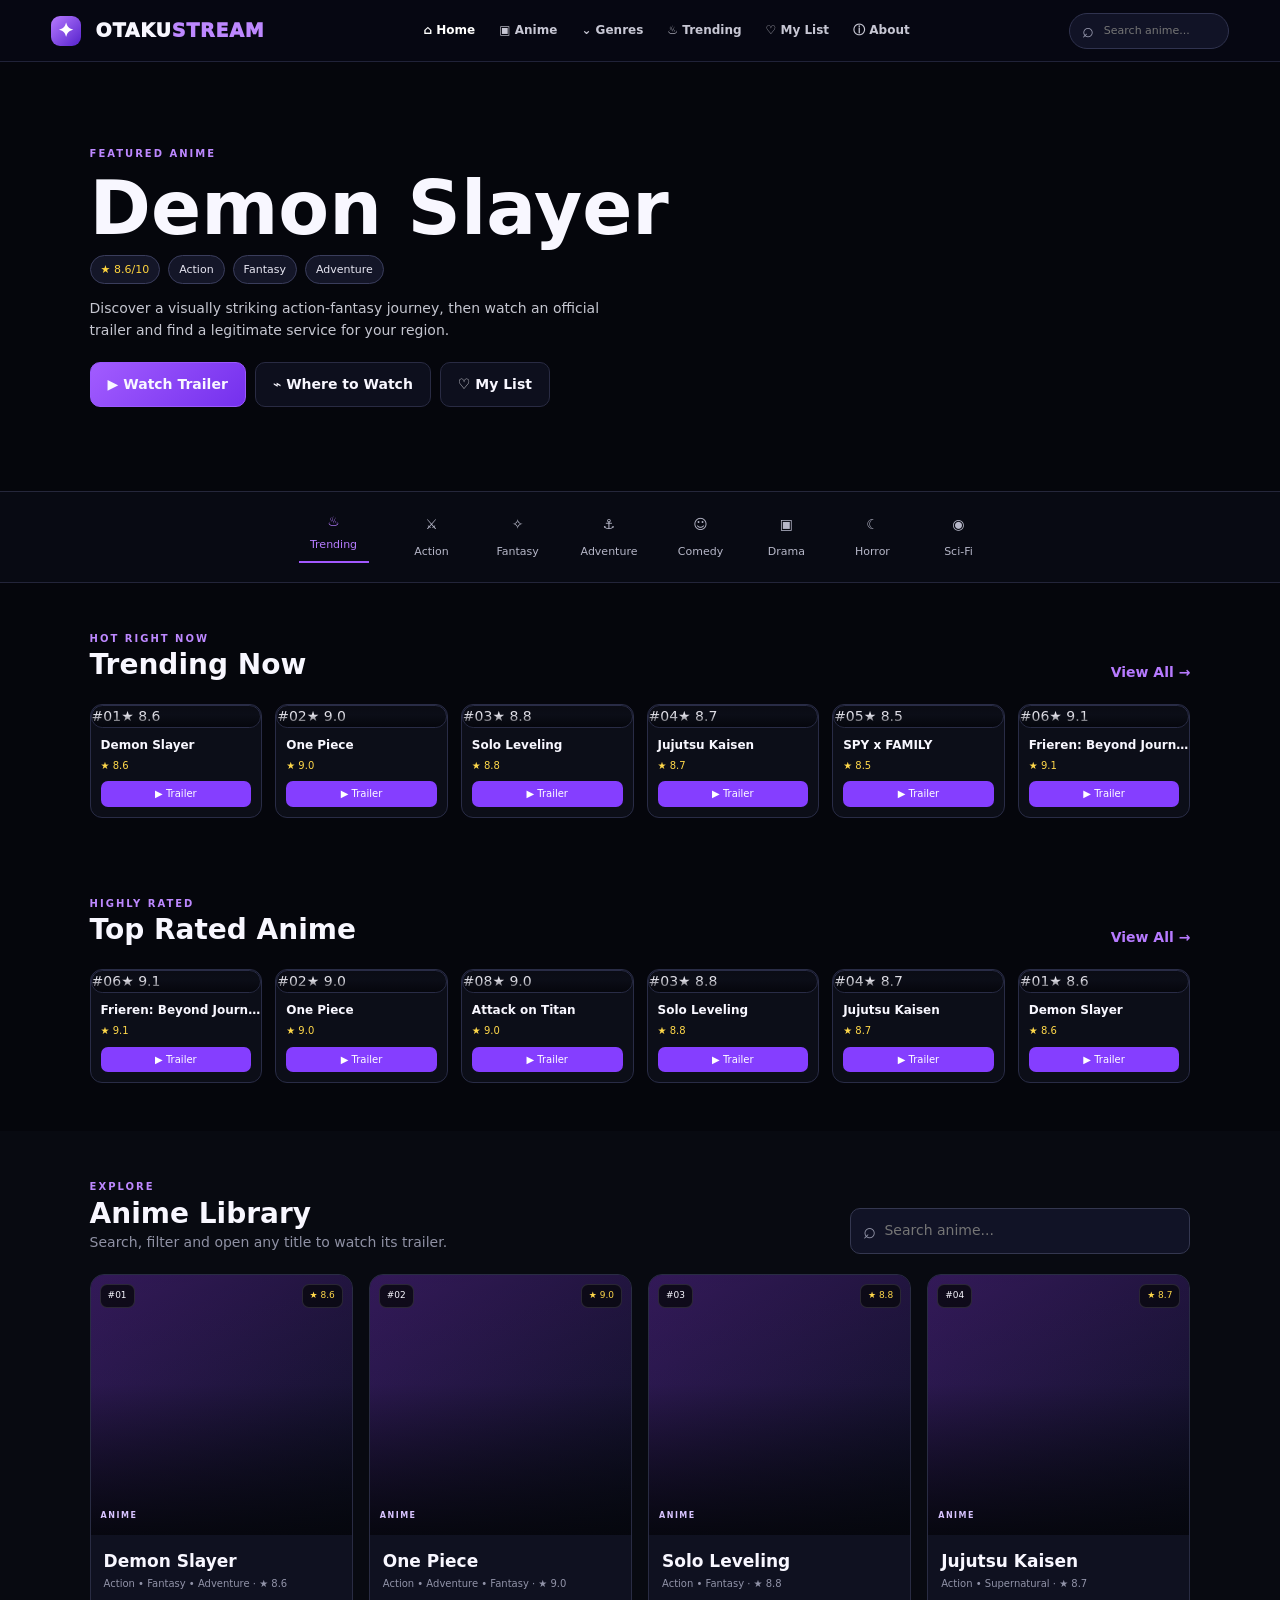
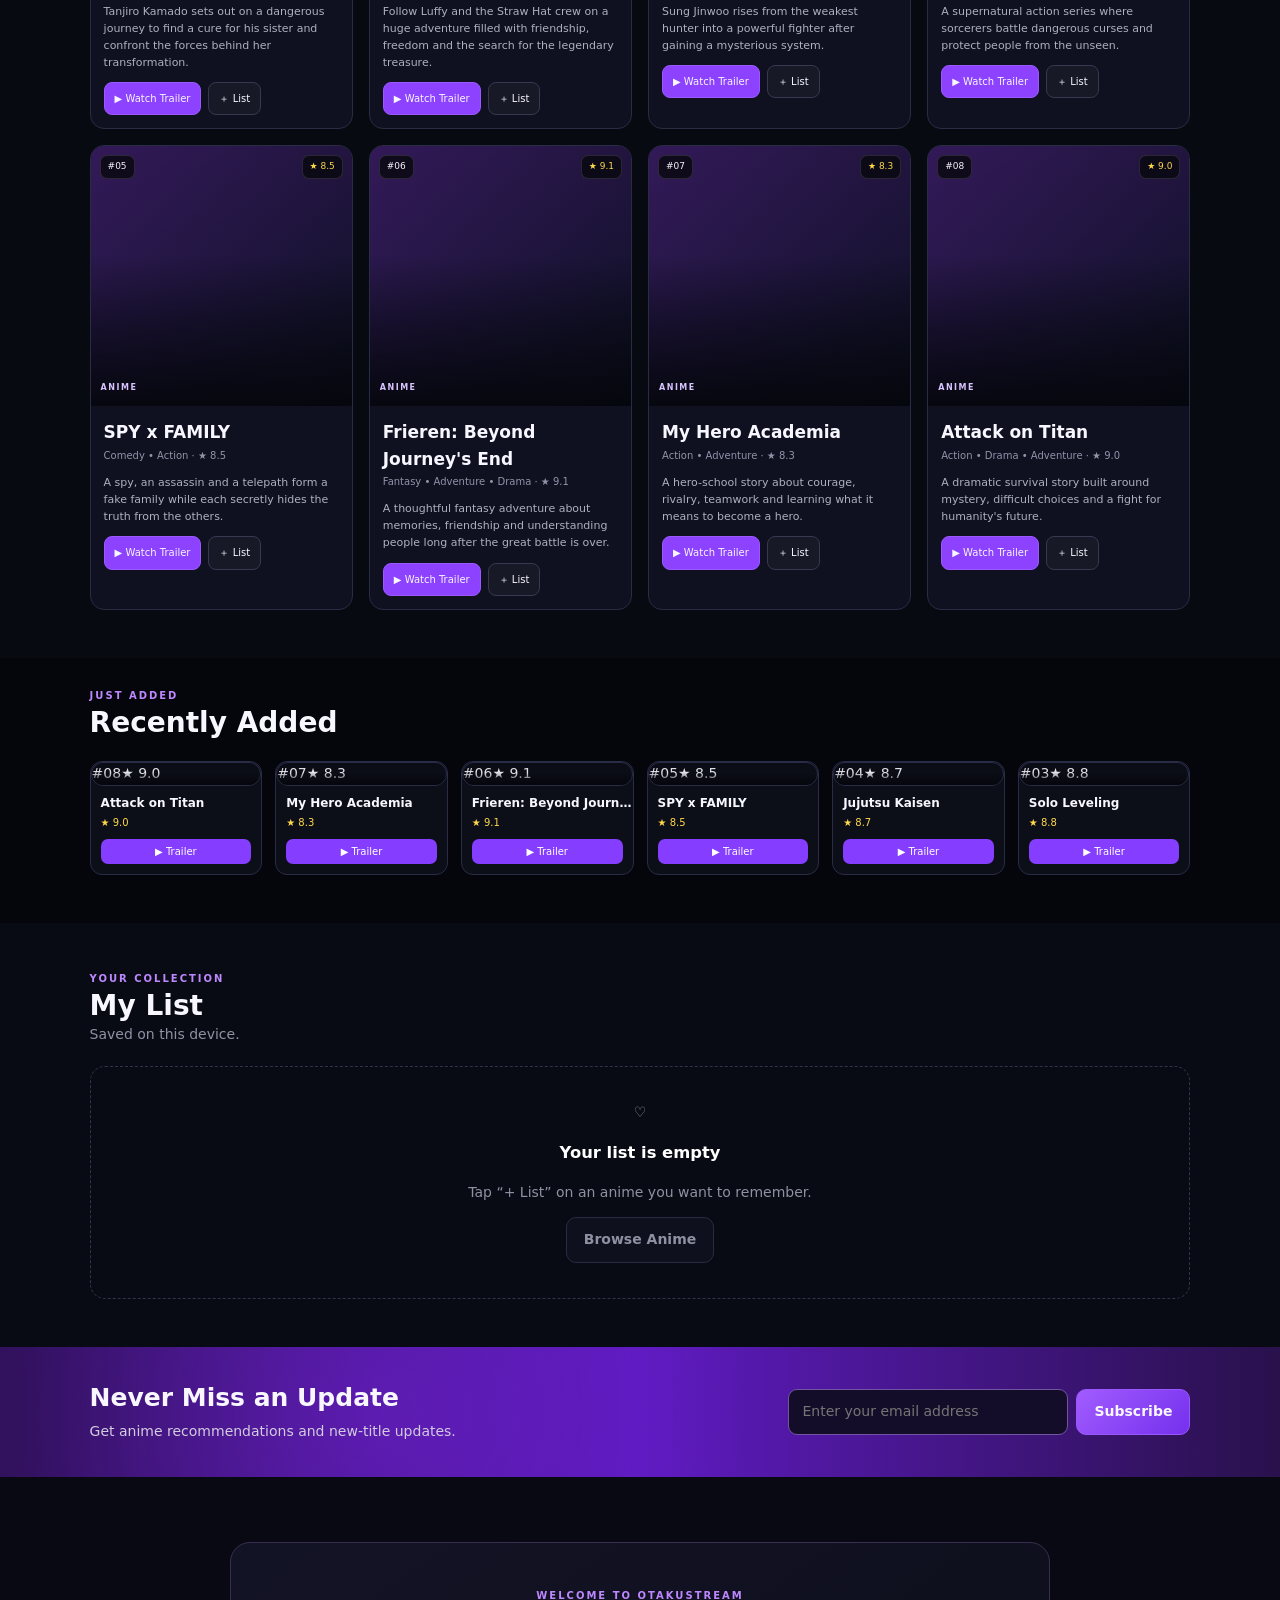
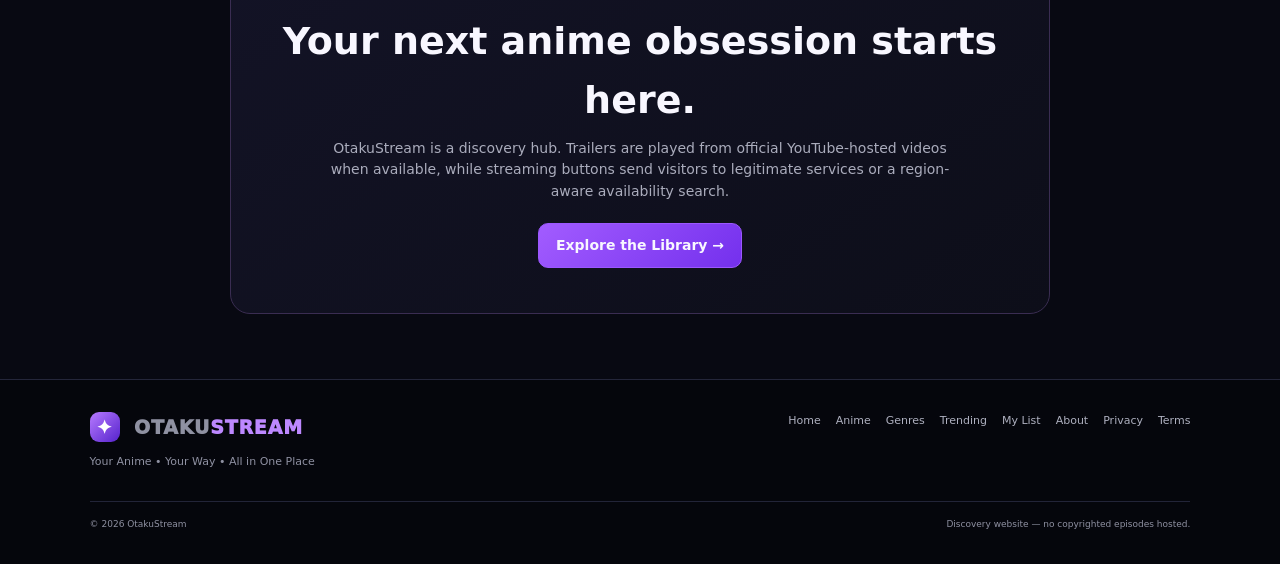
==== commit f855189a: "Add files via upload" ====
--- a/index.html
+++ b/index.html
@@ -1,44 +1,68 @@
-<!doctype html>
+<!DOCTYPE html>
 <html lang="en">
 <head>
-<meta charset="utf-8"><meta name="viewport" content="width=device-width,initial-scale=1">
-<title>OtakuStream — Your Anime, Your Way</title>
+<meta charset="UTF-8">
+<meta name="viewport" content="width=device-width,initial-scale=1">
+<title>OtakuStream — Anime Discovery</title>
 <meta name="description" content="Discover anime, watch official trailers and find legitimate streaming options by region.">
-<meta name="theme-color" content="#070817">
-<link rel="preconnect" href="https://graphql.anilist.co"><link rel="preconnect" href="https://www.youtube-nocookie.com">
+<meta name="theme-color" content="#080817">
+<link rel="preconnect" href="https://graphql.anilist.co">
 <link rel="stylesheet" href="style.css">
 </head>
 <body>
-<header class="header">
-  <a class="logo" href="#home"><span class="logo-mark">✦</span><b>OTAKU<span>STREAM</span></b></a>
-  <nav id="nav"><a class="active" href="#home">⌂ <span>Home</span></a><a href="#browse">▣ <span>Anime</span></a><a href="#genres">⌄ <span>Genres</span></a><a href="#trending">♨ <span>Trending</span></a><a href="#watchlist">♡ <span>My List</span></a><a href="#about">ⓘ <span>About</span></a></nav>
-  <div class="header-right"><label class="header-search">⌕<input id="topSearch" placeholder="Search anime..." autocomplete="off"></label><button id="menuBtn" class="round-btn">☰</button></div>
+<header class="site-header">
+  <a class="brand" href="#home"><span class="brand-mark">✦</span> OTAKU<span>STREAM</span></a>
+  <nav id="nav" class="nav">
+    <a class="active" href="#home">⌂ Home</a><a href="#browse">▣ Anime</a><a href="#genres">⌄ Genres</a><a href="#trending">♨ Trending</a><a href="#watchlist">♡ My List</a><a href="#about">ⓘ About</a>
+  </nav>
+  <div class="header-tools"><label class="top-search"><span>⌕</span><input id="topSearch" placeholder="Search anime..." aria-label="Search anime"></label><button id="menu" class="menu" aria-label="Open menu">☰</button></div>
 </header>
 
-<main id="home">
-<section class="hero" id="hero">
-  <div class="hero-art" id="heroArt"></div><div class="hero-overlay"></div>
-  <div class="hero-content">
-    <span class="featured">FEATURED ANIME</span><h1 id="heroTitle">Demon Slayer</h1>
-    <div class="hero-meta"><b>★ <span id="heroScore">8.6</span>/10</b><span>Action</span><span>Fantasy</span><span>Adventure</span></div>
-    <p id="heroDesc">Discover a world of action, adventure and unforgettable characters.</p>
-    <div class="hero-buttons"><button class="btn primary" id="heroTrailer">▶ Watch Trailer</button><button class="btn outline" id="heroWatch">⌁ Where to Watch</button><button class="btn outline" id="heroList">♡ My List</button></div>
+<main>
+<section id="home" class="hero">
+  <div class="hero-bg" id="heroBg"></div>
+  <div class="hero-copy">
+    <div class="eyebrow">FEATURED ANIME</div>
+    <h1 id="heroTitle">Demon Slayer</h1>
+    <div class="hero-meta"><span>★ 8.6/10</span><span>Action</span><span>Fantasy</span><span>Adventure</span></div>
+    <p id="heroDesc">Discover a visually striking action-fantasy journey, then watch an official trailer and find a legitimate service for your region.</p>
+    <div class="hero-actions"><button class="btn primary" onclick="openInfo(1)">▶ Watch Trailer</button><button class="btn ghost" onclick="openInfo(1)">⌁ Where to Watch</button><button class="btn ghost" onclick="toggle(1)">♡ My List</button></div>
   </div>
-  <div class="hero-carousel" id="heroCarousel"></div><div class="hero-arrows"><button id="prevHero">‹</button><button id="nextHero">›</button></div><div class="dots" id="heroDots"></div>
+  <div class="hero-side" id="heroSide"></div>
 </section>
 
-<section class="genre-strip" id="genres"><button class="genre active" data-filter="All">♨<span>Trending</span></button><button class="genre" data-filter="Action">⚔<span>Action</span></button><button class="genre" data-filter="Fantasy">✧<span>Fantasy</span></button><button class="genre" data-filter="Adventure">⚓<span>Adventure</span></button><button class="genre" data-filter="Comedy">☺<span>Comedy</span></button><button class="genre" data-filter="Drama">▣<span>Drama</span></button><button class="genre" data-filter="Horror">☾<span>Horror</span></button><button class="genre" data-filter="Sci-Fi">◉<span>Sci-Fi</span></button></section>
+<section id="genres" class="genre-strip"><button class="genre active" data-filter="All">♨<span>Trending</span></button><button class="genre" data-filter="Action">⚔<span>Action</span></button><button class="genre" data-filter="Fantasy">✧<span>Fantasy</span></button><button class="genre" data-filter="Adventure">⚓<span>Adventure</span></button><button class="genre" data-filter="Comedy">☺<span>Comedy</span></button><button class="genre" data-filter="Drama">▣<span>Drama</span></button><button class="genre" data-filter="Horror">☾<span>Horror</span></button><button class="genre" data-filter="Sci-Fi">◉<span>Sci-Fi</span></button></section>
 
-<section class="section" id="trending"><div class="section-title"><h2><i>♨</i> Trending Now</h2><a href="#browse">View All →</a></div><div class="row" id="trendingRow"></div></section>
-<section class="section"><div class="section-title"><h2><i>★</i> Top Rated Anime</h2><a href="#browse">View All →</a></div><div class="row" id="topRow"></div></section>
-<section class="section" id="browse"><div class="section-title browse-title"><div><h2>Anime Library</h2><p>Search the library and open any title for its official trailer and legal viewing options.</p></div><label class="library-search">⌕<input id="search" placeholder="Search anime..."></label></div><div class="library-grid" id="libraryGrid"></div></section>
-<section class="section"><div class="section-title"><h2><i>▣</i> Recently Added</h2><a href="#browse">View All →</a></div><div class="row" id="recentRow"></div></section>
-<section class="section" id="watchlist"><div class="section-title"><div><h2>♡ My List</h2><p>Saved on this device.</p></div></div><div class="library-grid" id="savedGrid"></div><div id="emptyList" class="empty">♡<h3>Your list is empty</h3><p>Add anime with the + button.</p></div></section>
-<section class="newsletter"><div><h2>Never Miss an Update</h2><p>Get anime recommendations, new releases and updates.</p></div><form id="newsletter"><input type="email" required placeholder="Enter your email address"><button class="btn primary">Subscribe</button></form></section>
-<section class="about" id="about"><div><span class="featured">WELCOME TO OTAKUSTREAM</span><h2>Your next anime obsession starts here.</h2><p>Browse real anime information, view official trailers and use region-aware links to find legitimate places to watch. OtakuStream does not host full copyrighted episodes.</p><a class="btn primary" href="#browse">Explore the Library →</a></div></section>
+<section id="trending" class="section">
+  <div class="section-head"><div><div class="eyebrow">HOT RIGHT NOW</div><h2>Trending Now</h2></div><a class="text-link" href="#browse">View All →</a></div>
+  <div id="trendingGrid" class="poster-grid"></div>
+</section>
+
+<section class="section compact-section">
+  <div class="section-head"><div><div class="eyebrow">HIGHLY RATED</div><h2>Top Rated Anime</h2></div><a class="text-link" href="#browse">View All →</a></div>
+  <div id="topGrid" class="poster-grid"></div>
+</section>
+
+<section id="browse" class="section browse">
+  <div class="section-head browse-head"><div><div class="eyebrow">EXPLORE</div><h2>Anime Library</h2><p>Search, filter and open any title to watch its trailer.</p></div><label class="search-box"><span>⌕</span><input id="search" placeholder="Search anime..." aria-label="Search anime"></label></div>
+  <div id="grid" class="card-grid"></div>
+</section>
+
+<section class="section compact-section">
+  <div class="section-head"><div><div class="eyebrow">JUST ADDED</div><h2>Recently Added</h2></div></div>
+  <div id="recentGrid" class="poster-grid"></div>
+</section>
+
+<section id="watchlist" class="section dark-section"><div class="section-head"><div><div class="eyebrow">YOUR COLLECTION</div><h2>My List</h2><p>Saved on this device.</p></div></div><div id="saved" class="card-grid"></div><div id="none" class="empty"><div>♡</div><h3>Your list is empty</h3><p>Tap “+ List” on an anime you want to remember.</p><a class="btn ghost" href="#browse">Browse Anime</a></div></section>
+
+<section class="newsletter"><div><h2>Never Miss an Update</h2><p>Get anime recommendations and new-title updates.</p></div><form onsubmit="event.preventDefault();this.querySelector('button').textContent='Subscribed ✓'"><input type="email" required placeholder="Enter your email address"><button class="btn primary">Subscribe</button></form></section>
+
+<section id="about" class="about"><div class="about-card"><div class="eyebrow">WELCOME TO OTAKUSTREAM</div><h2>Your next anime obsession starts here.</h2><p>OtakuStream is a discovery hub. Trailers are played from official YouTube-hosted videos when available, while streaming buttons send visitors to legitimate services or a region-aware availability search.</p><a class="btn primary" href="#browse">Explore the Library →</a></div></section>
 </main>
-<footer><div class="footer-main"><div><a class="logo" href="#home"><span class="logo-mark">✦</span><b>OTAKU<span>STREAM</span></b></a><p>Your Anime • Your Way • All in One Place</p></div><div class="footer-links"><a href="#home">Home</a><a href="#browse">Anime</a><a href="#genres">Genres</a><a href="#trending">Trending</a><a href="#watchlist">My List</a><a href="#about">About</a><a href="privacy.html">Privacy</a><a href="terms.html">Terms</a></div></div><div class="footer-bottom">© 2026 OtakuStream <span>Discovery site — no copyrighted episodes hosted.</span></div></footer>
 
-<div class="modal" id="modal" aria-hidden="true"><div class="modal-card"><button class="modal-close" id="close">×</button><div id="modalContent"></div></div></div>
+<footer><div class="footer-top"><div><a class="brand" href="#home"><span class="brand-mark">✦</span> OTAKU<span>STREAM</span></a><p>Your Anime • Your Way • All in One Place</p></div><div class="footer-links"><a href="#home">Home</a><a href="#browse">Anime</a><a href="#genres">Genres</a><a href="#trending">Trending</a><a href="#watchlist">My List</a><a href="#about">About</a><a href="privacy.html">Privacy</a><a href="terms.html">Terms</a></div></div><div class="footer-bottom"><span>© 2026 OtakuStream</span><span>Discovery website — no copyrighted episodes hosted.</span></div></footer>
+
+<div id="modal" class="modal" aria-hidden="true"><div class="modal-box"><button id="close" class="close" aria-label="Close">×</button><div id="modalContent"></div></div></div>
 <script src="script.js"></script>
-</body></html>
+</body>
+</html>
--- a/style.css
+++ b/style.css
@@ -1,3 +1,2 @@
-:root{--bg:#050714;--panel:#0b1024;--panel2:#0d1430;--line:#222a4c;--purple:#7b35ff;--purple2:#a05bff;--text:#f7f5ff;--muted:#a6abc7;--gold:#ffc83d}*{box-sizing:border-box}html{scroll-behavior:smooth}body{margin:0;background:radial-gradient(circle at 70% 0,#15113a 0,transparent 30%),var(--bg);color:var(--text);font:14px/1.55 Inter,system-ui,-apple-system,Segoe UI,sans-serif}a{color:inherit;text-decoration:none}button,input{font:inherit}.header{height:62px;position:sticky;top:0;z-index:20;display:flex;align-items:center;gap:28px;padding:0 38px;background:rgba(5,7,20,.93);backdrop-filter:blur(18px);border-bottom:1px solid #1a2140}.logo{display:flex;align-items:center;gap:9px;white-space:nowrap;font-size:19px;letter-spacing:.2px}.logo-mark{width:31px;height:31px;display:grid;place-items:center;border-radius:10px;background:linear-gradient(145deg,#9a5cff,#5420d8);box-shadow:0 0 22px #7b35ff66}.logo b span{color:#a45cff}nav{display:flex;align-items:center;gap:23px;flex:1}nav a{color:#d8d9ea;font-weight:600;font-size:12px;opacity:.9}nav a.active{background:linear-gradient(90deg,#7430ff,#a052ff);padding:9px 15px;border-radius:13px;box-shadow:0 6px 25px #7b35ff55;color:white}nav a:hover{color:#fff}.header-right{display:flex;gap:14px;align-items:center}.header-search,.library-search{display:flex;align-items:center;gap:8px;background:#111632;border:1px solid #2b3158;border-radius:22px;padding:7px 12px;color:#858caf}.header-search input,.library-search input{width:135px;background:none;border:0;outline:0;color:white}.round-btn{display:none;border:0;background:#7134e9;color:#fff;width:34px;height:34px;border-radius:50%}.hero{height:375px;position:relative;overflow:hidden;isolation:isolate}.hero-art{position:absolute;inset:0;background-size:cover;background-position:center 28%;z-index:-3;transition:background-image .35s}.hero-overlay{position:absolute;inset:0;z-index:-2;background:linear-gradient(90deg,#040612 0%,#070a18e8 28%,#070a184d 62%,#05071410 100%),linear-gradient(0deg,#050714 0%,transparent 24%)}.hero-content{position:absolute;left:4.1%;top:53px;max-width:540px}.featured{font-size:10px;font-weight:800;letter-spacing:1px;background:#5e27c9d9;border-radius:8px;padding:5px 10px;display:inline-block}.hero h1{font-size:48px;line-height:1;margin:20px 0 15px;letter-spacing:-1.7px}.hero-meta{display:flex;gap:9px;align-items:center;flex-wrap:wrap}.hero-meta span,.hero-meta b{background:#141a35d9;border:1px solid #343b66;padding:4px 9px;border-radius:14px;font-size:11px}.hero-meta b{color:var(--gold);border:0;background:none;padding-left:0}.hero-content p{color:#d0d3e1;max-width:450px;margin:15px 0}.hero-buttons{display:flex;gap:10px}.btn{border:0;border-radius:10px;padding:10px 16px;color:white;cursor:pointer;font-weight:700}.btn.primary{background:linear-gradient(90deg,#7131f5,#a14dff);box-shadow:0 7px 24px #7b35ff4d}.btn.outline{background:#0c1025c9;border:1px solid #596082}.hero-carousel{position:absolute;right:4%;top:35px;width:190px;display:grid;gap:8px}.hero-pick{height:55px;display:flex;align-items:center;gap:9px;padding:5px;border:1px solid #6c4bca66;background:#0a0e22c9;border-radius:10px;cursor:pointer}.hero-pick.active{border-color:#a35cff;box-shadow:0 0 20px #8b45ff33}.hero-pick img{height:45px;width:34px;object-fit:cover;border-radius:6px}.hero-pick span{font-size:11px;font-weight:700}.hero-arrows{position:absolute;right:4%;bottom:34px;display:flex;gap:6px}.hero-arrows button{width:34px;height:34px;border-radius:50%;border:1px solid #555d85;background:#10152dcc;color:white;font-size:25px}.dots{position:absolute;bottom:13px;left:50%;transform:translateX(-50%);display:flex;gap:6px}.dot{width:8px;height:5px;border-radius:5px;background:#565b78}.dot.active{width:22px;background:#9a52ff}.genre-strip{height:82px;display:flex;justify-content:center;gap:45px;align-items:center;background:#080c1d;border-bottom:1px solid #171d37}.genre{border:0;background:none;color:#c5c8dd;display:grid;place-items:center;gap:3px;cursor:pointer;font-weight:700}.genre:first-letter{font-size:20px}.genre span{font-size:11px}.genre.active,.genre:hover{color:#a85cff}.section{max-width:1180px;margin:0 auto;padding:29px 22px}.section-title{display:flex;justify-content:space-between;align-items:end;margin-bottom:17px}.section-title h2{margin:0;font-size:21px}.section-title h2 i{color:#a35cff;font-style:normal}.section-title a{color:#b184ff;font-size:12px}.section-title p{color:var(--muted);margin:5px 0 0}.row{display:grid;grid-auto-flow:column;grid-auto-columns:170px;gap:13px;overflow-x:auto;padding-bottom:8px;scrollbar-width:thin}.anime-tile{position:relative;text-align:left;background:#090e21;border:1px solid #232b4e;border-radius:9px;overflow:hidden;min-height:270px;cursor:pointer;transition:.2s}.anime-tile:hover{transform:translateY(-4px);border-color:#8c50ff}.tile-img{width:100%;height:205px;object-fit:cover;display:block;background:#171b32}.tile-body{padding:8px 9px}.tile-title{font-size:12px;font-weight:800;white-space:nowrap;overflow:hidden;text-overflow:ellipsis}.tile-meta{font-size:10px;color:#aeb3cf;margin-top:4px}.tile-score{color:var(--gold)}.tile-play{position:absolute;right:8px;top:178px;width:30px;height:30px;border-radius:50%;border:1px solid #9c5cff;background:#6f31e8e8;color:white}.browse-title{align-items:center}.library-grid{display:grid;grid-template-columns:repeat(4,1fr);gap:15px}.library-card{background:linear-gradient(180deg,#0d1329,#080c1b);border:1px solid #20284b;border-radius:11px;overflow:hidden;box-shadow:0 8px 28px #0005}.library-card .cover{height:240px;width:100%;object-fit:cover;display:block}.library-card .body{padding:12px}.library-card h3{margin:0;font-size:15px}.library-card p{color:#aab0ca;font-size:11px;min-height:51px}.tags{display:flex;gap:5px;flex-wrap:wrap}.tag{padding:3px 7px;background:#151b37;border-radius:10px;color:#c9cce0;font-size:9px}.card-actions{display:flex;gap:7px;margin-top:11px}.small-btn{flex:1;padding:8px 5px;border-radius:8px;border:1px solid #454d73;background:#10152c;color:white;cursor:pointer;font-size:10px;font-weight:700}.small-btn.primary{border:0;background:linear-gradient(90deg,#7131f5,#9b4eff)}.empty{text-align:center;color:#9298b8;padding:45px}.empty h3{color:white;margin:5px}.newsletter{max-width:1180px;margin:18px auto 0;padding:27px 30px;border-top:1px solid #34205f;border-bottom:1px solid #34205f;background:linear-gradient(90deg,#30117a,#130c3d,#090b1d);display:flex;justify-content:space-between;align-items:center}.newsletter h2{margin:0}.newsletter p{margin:4px 0;color:#b4b7ce}.newsletter form{display:flex;gap:8px}.newsletter input{background:#0d1028;border:1px solid #3b336d;border-radius:9px;padding:10px 12px;color:white;min-width:270px;outline:0}.about{max-width:1180px;margin:0 auto;padding:55px 22px}.about>div{background:linear-gradient(110deg,#171039,#0b0e20);border:1px solid #29264d;border-radius:15px;padding:36px}.about h2{font-size:29px;margin:14px 0 7px}.about p{color:#aeb2c9;max-width:650px}.footer-main{max-width:1180px;margin:auto;padding:34px 22px;display:flex;justify-content:space-between;border-top:1px solid #181e39}.footer-main p,.footer-bottom{color:#858ba9;font-size:11px}.footer-links{display:flex;gap:17px;align-items:center;flex-wrap:wrap;color:#a9aec7;font-size:11px}.footer-bottom{max-width:1180px;margin:auto;padding:14px 22px 25px;border-top:1px solid #151a31;display:flex;justify-content:space-between}.modal{position:fixed;inset:0;background:#02030bd9;backdrop-filter:blur(10px);display:none;align-items:center;justify-content:center;z-index:50;padding:18px}.modal.show{display:flex}.modal-card{width:min(980px,100%);max-height:92vh;overflow:auto;background:#090d20;border:1px solid #343b64;border-radius:16px;box-shadow:0 30px 100px #000;position:relative;padding:24px}.modal-close{position:absolute;right:12px;top:10px;border:0;background:#161b34;color:white;width:35px;height:35px;border-radius:50%;font-size:23px;z-index:2}.preview{display:grid;grid-template-columns:1.6fr .9fr;gap:20px}.preview h2{font-size:29px;margin:6px 0}.video{aspect-ratio:16/9;border-radius:11px;overflow:hidden;background:#03040b}.video iframe{width:100%;height:100%;border:0}.watch-panel{background:#0d132a;border:1px solid #252d52;border-radius:12px;padding:17px}.watch-panel h3{margin-top:0}.region-select{width:100%;background:#10162e;border:1px solid #414a70;color:white;padding:10px;border-radius:8px;margin:7px 0 12px}.watch-main{display:block;text-align:center;margin:10px 0}.provider-links{display:grid;gap:8px;margin-top:10px}.provider-links a{padding:10px;border:1px solid #3c456a;border-radius:8px;background:#111731;font-weight:700;font-size:11px}.legal-note{color:#858ba8;font-size:10px;margin-top:13px}.fallback{display:grid;place-items:center;min-height:270px;background:radial-gradient(circle,#25114e,#050711)}
-@media(max-width:900px){.header{padding:0 15px;gap:12px}nav{display:none;position:absolute;top:62px;left:0;right:0;background:#080b1b;padding:14px 20px;flex-direction:column;align-items:stretch;border-bottom:1px solid #232948}nav.open{display:flex}nav a.active{padding:10px}.round-btn{display:block}.hero{height:440px}.hero-content{top:45px;left:20px;right:20px}.hero h1{font-size:39px}.hero-carousel{display:none}.hero-arrows{right:20px}.genre-strip{overflow-x:auto;justify-content:flex-start;padding:0 20px;gap:25px}.library-grid{grid-template-columns:repeat(2,1fr)}.newsletter{margin-left:0;margin-right:0;flex-direction:column;align-items:stretch;gap:15px}.newsletter input{min-width:0;flex:1}.footer-main{flex-direction:column;gap:20px}.preview{grid-template-columns:1fr}}
-@media(max-width:560px){.header-search{display:none}.hero{height:470px}.hero-content{top:35px}.hero h1{font-size:34px}.hero-content p{font-size:12px}.hero-buttons{flex-wrap:wrap}.section{padding:24px 14px}.library-grid{grid-template-columns:repeat(2,1fr);gap:10px}.library-card .cover{height:205px}.row{grid-auto-columns:145px}.tile-img{height:175px}.tile-play{top:148px}.browse-title{display:block}.library-search{margin-top:13px}.footer-bottom{display:block}.footer-bottom span{display:block;margin-top:6px}}
+*{box-sizing:border-box}html{scroll-behavior:smooth}:root{--bg:#05060c;--panel:#0f1120;--panel2:#15162a;--line:#292b43;--text:#f8f7ff;--muted:#a5a6b8;--purple:#8d45ff;--purple2:#bd88ff;--cyan:#5ecbff}body{margin:0;background:var(--bg);color:var(--text);font:14px/1.55 Inter,system-ui,-apple-system,BlinkMacSystemFont,"Segoe UI",Arial,sans-serif}button,input{font:inherit}button{color:inherit}a{color:inherit}.site-header{height:62px;position:sticky;top:0;z-index:50;display:flex;align-items:center;gap:28px;padding:0 4%;background:#070813e8;backdrop-filter:blur(18px);border-bottom:1px solid #202238}.brand{font-weight:1000;font-size:19px;letter-spacing:.8px;text-decoration:none;white-space:nowrap}.brand span:last-child{color:var(--purple2)}.brand-mark{display:inline-grid;place-items:center;width:30px;height:30px;margin-right:7px;border-radius:9px;background:linear-gradient(135deg,#b77aff,#5522cc);color:#fff}.nav{display:flex;gap:24px;flex:1;justify-content:center}.nav a{color:#c7c7d4;text-decoration:none;font-weight:650;font-size:12px}.nav a:hover,.nav a.active{color:#fff}.header-tools{display:flex;align-items:center;gap:10px}.top-search{display:flex;align-items:center;gap:8px;width:160px;height:36px;padding:0 12px;background:#111326;border:1px solid #30334f;border-radius:20px}.top-search span{color:#9b9db2;font-size:20px}.top-search input{width:100%;border:0;outline:0;background:transparent;color:#fff;font-size:11px}.menu{display:none;background:none;border:0;font-size:25px}.hero{min-height:430px;position:relative;overflow:hidden;display:flex;align-items:center;padding:58px 7%;border-bottom:1px solid #25273b}.hero-bg{position:absolute;inset:0;background-position:center;background-size:cover;filter:saturate(1.1)}.hero:after{content:"";position:absolute;inset:0;background:linear-gradient(0deg,#05060c 0%,transparent 45%)}.hero-copy,.hero-side{position:relative;z-index:2}.hero-copy{max-width:600px}.eyebrow{color:var(--purple2);font-weight:900;letter-spacing:2px;font-size:10px}.hero h1{font-size:clamp(42px,6vw,74px);line-height:.95;margin:12px 0}.hero-meta{display:flex;gap:8px;flex-wrap:wrap}.hero-meta span{background:#17192cdd;border:1px solid #3a3d5c;padding:5px 10px;border-radius:20px;color:#e7e6f2;font-size:11px}.hero-meta span:first-child{color:#ffd43d}.hero p{max-width:540px;color:#c5c6d0;font-size:14px}.hero-actions{display:flex;gap:9px;flex-wrap:wrap;margin-top:20px}.btn{display:inline-flex;align-items:center;justify-content:center;gap:8px;padding:11px 17px;border-radius:10px;text-decoration:none;border:1px solid var(--line);cursor:pointer;font-weight:750}.btn.primary{background:linear-gradient(135deg,#a25cff,#7430ed);border-color:#9b57ff}.btn.ghost{background:#101222c9}.hero-side{margin-left:auto;width:260px;display:grid;gap:9px}.hero-side:before{content:""}.hero-side .side-card{display:flex;align-items:center;gap:10px;padding:10px;border:1px solid #44466b;background:#0c0e1edb;border-radius:13px}.side-card img{width:58px;height:68px;object-fit:cover;border-radius:8px}.side-card b{font-size:12px}.side-card small{display:block;color:#9294a9}.genre-strip{display:flex;justify-content:center;gap:28px;padding:18px 4%;background:#080a13;border-bottom:1px solid #23253a}.genre{background:none;border:0;color:#b6b7c8;cursor:pointer;display:grid;gap:3px;place-items:center;min-width:58px}.genre:first-line{font-size:18px}.genre span{font-size:11px}.genre.active,.genre:hover{color:#b67cff}.genre.active:after{content:"";width:70px;height:2px;background:#a258ff;margin-top:5px}.section{padding:48px 7%}.compact-section{padding-top:30px}.section-head{display:flex;align-items:end;justify-content:space-between;gap:20px;margin-bottom:20px}.section-head h2{font-size:28px;line-height:1.05;margin:4px 0}.section-head p{margin:0;color:#8f91a4}.text-link{color:#b77aff;text-decoration:none;font-weight:750}.poster-grid{display:grid;grid-template-columns:repeat(6,1fr);gap:13px}.mini-poster{position:relative;min-width:0;border:1px solid #292c46;border-radius:12px;background:#0c0e18;padding:0;overflow:hidden;text-align:left;cursor:pointer;transition:.2s}.mini-poster:hover{transform:translateY(-4px);border-color:#7752aa;box-shadow:0 18px 45px #0008}.mini-poster .poster{height:235px;border-radius:0;border:0}.mini-poster .poster-copy{display:none}.mini-poster .row-title,.mini-poster .row-score,.mini-poster .trailer-pill{display:block;padding-left:10px}.mini-poster .row-title{font-weight:750;font-size:12px;margin-top:8px;white-space:nowrap;overflow:hidden;text-overflow:ellipsis}.mini-poster .row-score{font-size:10px;color:#ffd84a;padding-top:3px}.trailer-pill{margin:8px 10px 10px!important;padding:5px 8px!important;border-radius:7px;background:#853eff;color:#fff;text-align:center;font-size:10px!important}.poster{height:260px;position:relative;overflow:hidden;background:linear-gradient(145deg,#3a1d65,#0b1021)}.poster img{position:absolute;inset:0;width:100%;height:100%;object-fit:cover}.image-shade{position:absolute;inset:0;background:linear-gradient(0deg,#05060ceb 0%,#05060c15 58%,#00000022 100%)}.poster .rank,.poster .score{position:absolute;top:9px;z-index:2;background:#08080dcc;border:1px solid #ffffff1f;padding:4px 7px;border-radius:7px;font-size:9px}.poster .rank{left:9px}.poster .score{right:9px;color:#ffd84a}.poster-copy{position:absolute;left:10px;right:10px;bottom:10px;z-index:2}.tag{font-size:8px;letter-spacing:1.5px;color:#d8c4ff;font-weight:900}.card-grid{display:grid;grid-template-columns:repeat(4,1fr);gap:16px}.card{background:var(--panel);border:1px solid #292c43;border-radius:14px;overflow:hidden;transition:.2s}.card:hover{transform:translateY(-3px);border-color:#51446d}.body{padding:13px}.body h3{margin:0 0 2px;font-size:17px}.meta{color:#9193a8;font-size:10px}.body p{color:#aeb0bf;font-size:11px;min-height:48px}.actions{display:flex;gap:7px}.mini{padding:8px 10px;border-radius:8px;background:#171927;border:1px solid #363950;cursor:pointer;font-size:10px}.mini.primary{background:#8c42ff;border-color:#9a58ff}.browse{background:#080a11}.search-box{width:min(340px,100%);display:flex;align-items:center;gap:8px;background:#111326;border:1px solid #343750;border-radius:10px;padding:0 12px}.search-box span{font-size:22px;color:#9294a7}.search-box input{width:100%;padding:11px 0;background:transparent;border:0;outline:0;color:#fff}.dark-section{background:#090b14}.empty{text-align:center;border:1px dashed #30344c;border-radius:15px;padding:35px;color:#8f91a2}.empty h3{color:#fff}.newsletter{display:flex;align-items:center;justify-content:space-between;gap:25px;padding:32px 7%;background:radial-gradient(circle at 30% 50%,#7624d966,transparent 40%),linear-gradient(90deg,#31115c,#5e1ac0 50%,#29114c)}.newsletter h2{margin:0;font-size:25px}.newsletter p{margin:3px 0;color:#d2cce1}.newsletter form{display:flex;gap:8px}.newsletter input{width:280px;padding:11px 13px;border-radius:9px;border:1px solid #7254a3;background:#130d29;color:#fff;outline:0}.about{padding:65px 7%;background:#080912}.about-card{max-width:820px;margin:auto;text-align:center;border:1px solid #3a2d52;border-radius:20px;padding:45px 25px;background:linear-gradient(145deg,#131326,#0d0e19)}.about h2{font-size:38px;margin:8px 0}.about p{max-width:650px;margin:0 auto 20px;color:#aaacbc}footer{padding:32px 7%;border-top:1px solid #24263a;color:#8f91a2}.footer-top{display:flex;justify-content:space-between;gap:30px}.footer-top p{font-size:11px}.footer-links{display:flex;gap:15px;flex-wrap:wrap}.footer-links a{font-size:11px;text-decoration:none;color:#aeb0bf}.footer-bottom{display:flex;justify-content:space-between;border-top:1px solid #222438;margin-top:20px;padding-top:16px;font-size:9px}.modal{display:none;position:fixed;inset:0;background:#000d;z-index:80;place-items:center;padding:16px}.modal.show{display:grid}.modal-box{width:min(980px,100%);max-height:92vh;overflow:auto;background:#0d0f1c;border:1px solid #3a3d59;border-radius:17px;padding:22px;position:relative;box-shadow:0 30px 100px #000}.close{position:absolute;right:10px;top:6px;background:none;border:0;color:#fff;font-size:28px;cursor:pointer}.modal-box h2{font-size:28px;margin:4px 0}.modal-box p{color:#b5b6c4}.preview-layout{display:grid;grid-template-columns:1.5fr .7fr;gap:18px}.video-wrap{position:relative;padding-top:56.25%;background:#000;border-radius:12px;overflow:hidden;margin-top:12px}.video-wrap iframe{position:absolute;inset:0;width:100%;height:100%;border:0}.watch-panel{border:1px solid #2c2f47;background:#121426;border-radius:13px;padding:15px;height:max-content}.watch-panel h3{margin-top:0}.region-label{display:block;color:#aeb0bf;font-size:11px}.region-label select{width:100%;margin-top:6px;padding:9px;border-radius:8px;border:1px solid #343750;background:#0c0e18;color:#fff}.full{width:100%;margin:6px 0}.provider-grid{display:grid;gap:7px;margin:9px 0}.watch-link{padding:9px;border:1px solid #363950;border-radius:8px;text-decoration:none;font-size:11px;background:#0d0f1b}.watch-link:hover{border-color:#8051b8}.watch-panel small{display:block;color:#777b8d;font-size:9px}.video-fallback{padding:60px 15px;text-align:center;background:#080910;border-radius:12px;margin-top:12px}.video-fallback>div{font-size:45px;color:#9c59ff}
+@media(max-width:1000px){.poster-grid{grid-template-columns:repeat(3,1fr)}.nav{gap:13px}.hero-side{width:230px}.card-grid{grid-template-columns:repeat(3,1fr)}}@media(max-width:760px){.site-header{height:62px;padding:0 4%}.nav{display:none;position:absolute;top:62px;left:0;right:0;background:#090b14;border-bottom:1px solid #2b2e45;padding:10px 5%;flex-direction:column;gap:0}.nav.open{display:flex}.nav a{padding:11px 0;border-bottom:1px solid #1f2235}.top-search{width:135px}.menu{display:block}.hero{padding:45px 5%;min-height:510px}.hero-side{display:none}.genre-strip{overflow:auto;justify-content:flex-start;gap:18px;padding-left:5%}.section{padding:42px 5%}.poster-grid{grid-template-columns:repeat(2,1fr)}.card-grid{grid-template-columns:repeat(2,1fr)}.newsletter{flex-direction:column;align-items:stretch;padding:30px 5%}.newsletter form{width:100%}.newsletter input{width:100%}.preview-layout{grid-template-columns:1fr}.footer-top,.footer-bottom{flex-direction:column}}@media(max-width:480px){.brand{font-size:16px}.top-search{display:none}.poster-grid,.card-grid{grid-template-columns:1fr}.poster{height:330px}.hero h1{font-size:50px}.newsletter form{flex-direction:column}}
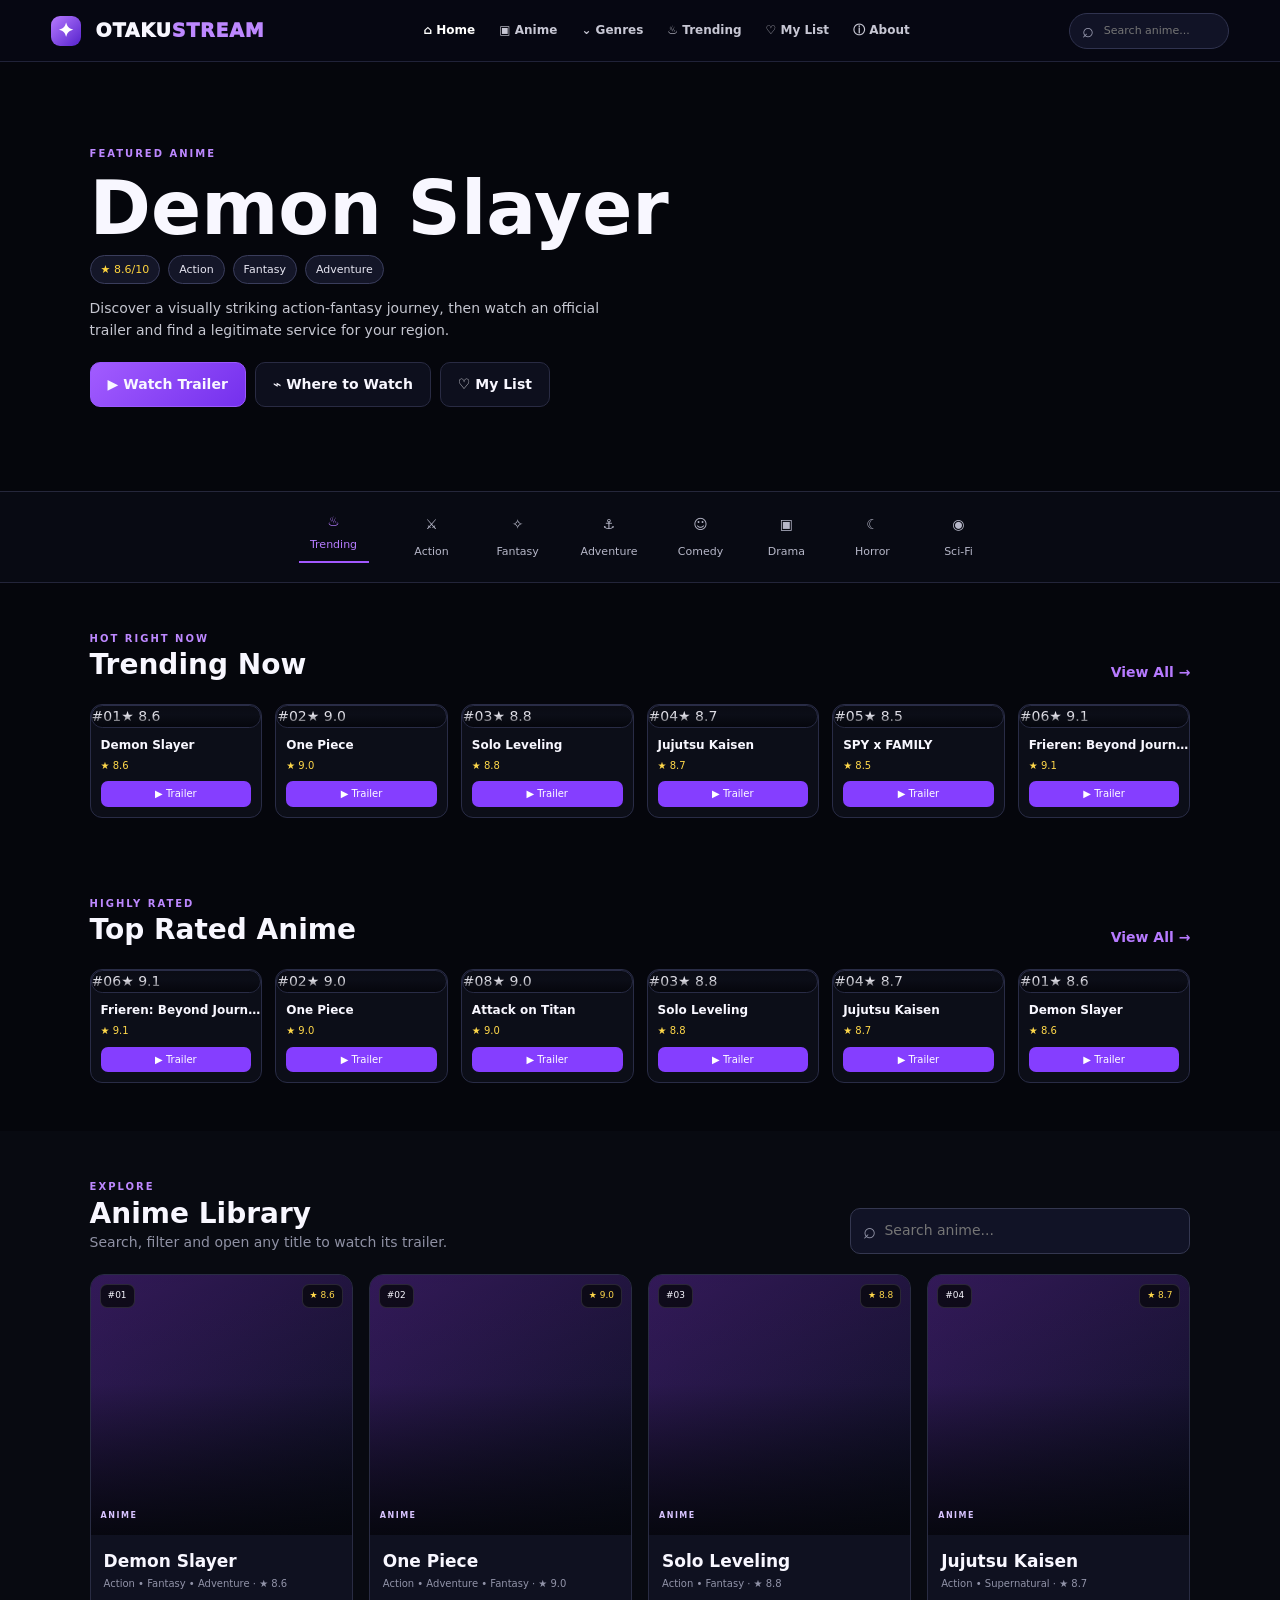
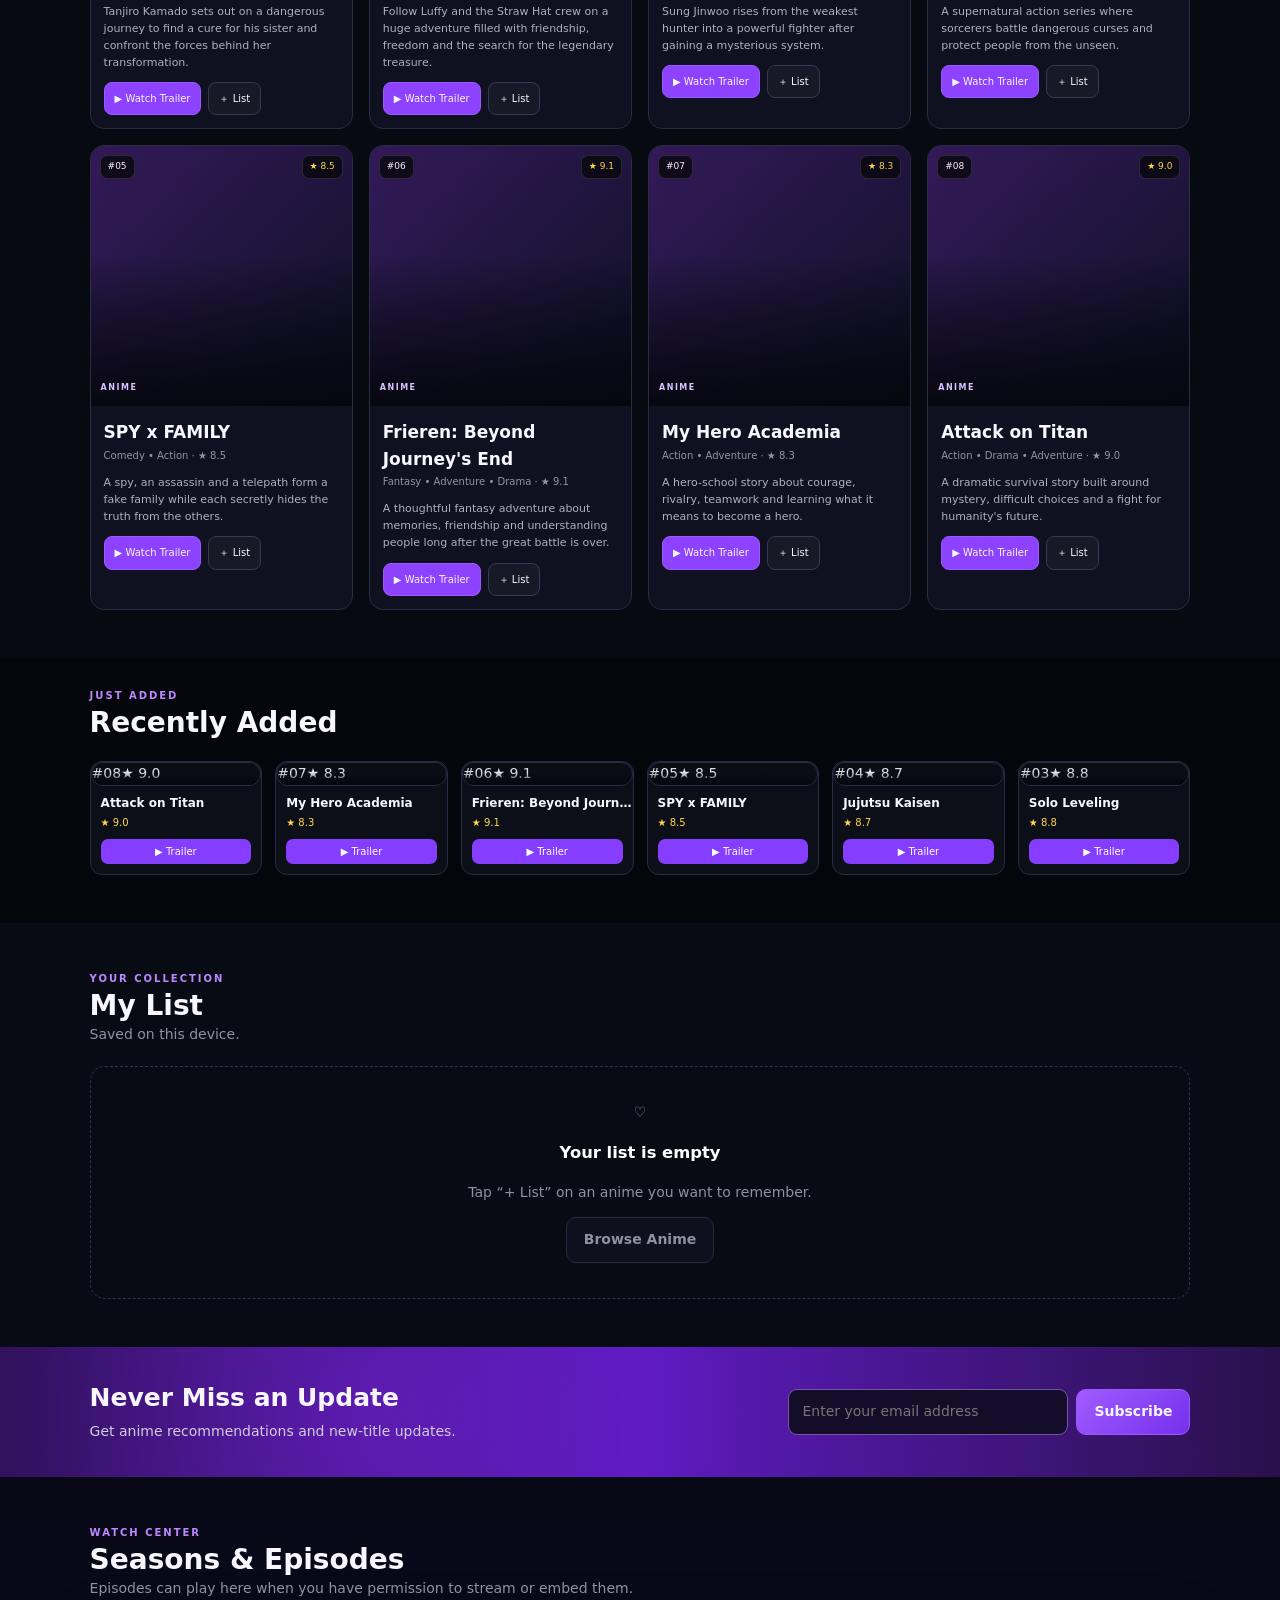
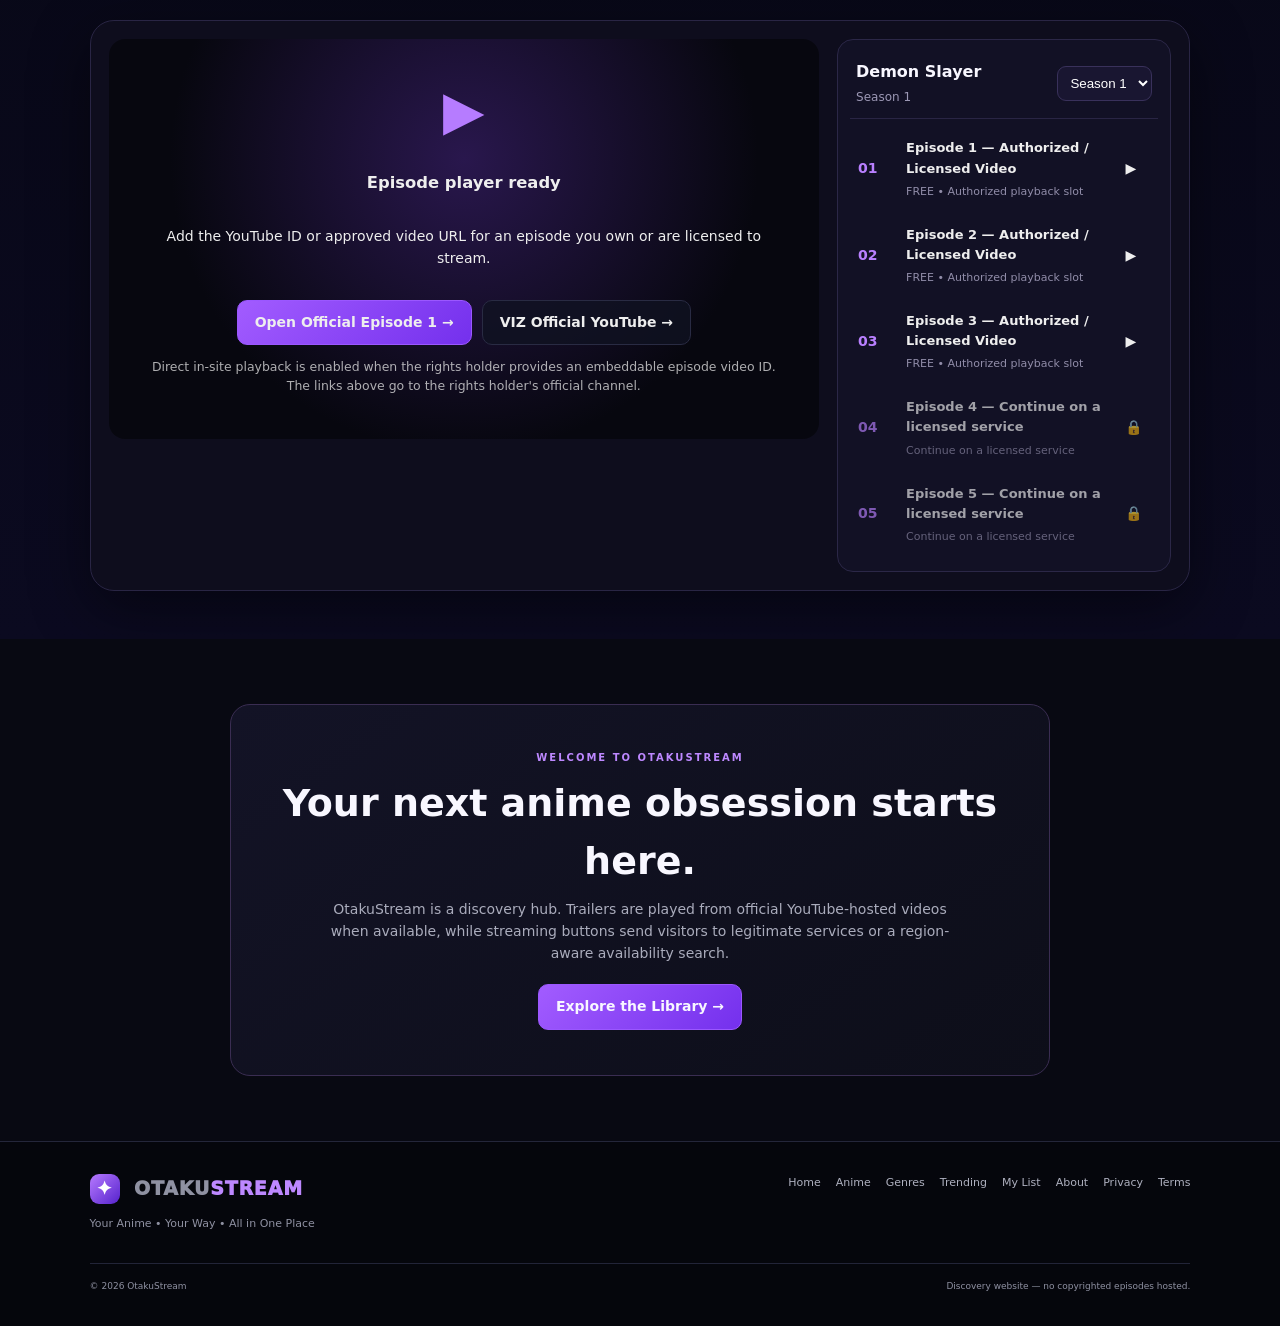
==== commit 77d9d49a: "Add files via upload" ====
--- a/index.html
+++ b/index.html
@@ -57,6 +57,11 @@
 
 <section class="newsletter"><div><h2>Never Miss an Update</h2><p>Get anime recommendations and new-title updates.</p></div><form onsubmit="event.preventDefault();this.querySelector('button').textContent='Subscribed ✓'"><input type="email" required placeholder="Enter your email address"><button class="btn primary">Subscribe</button></form></section>
 
+<section id="watch" class="section watch-section">
+  <div class="section-head"><div><div class="eyebrow">WATCH CENTER</div><h2>Seasons & Episodes</h2><p>Episodes can play here when you have permission to stream or embed them.</p></div></div>
+  <div id="episodeCenter" class="episode-center"></div>
+</section>
+
 <section id="about" class="about"><div class="about-card"><div class="eyebrow">WELCOME TO OTAKUSTREAM</div><h2>Your next anime obsession starts here.</h2><p>OtakuStream is a discovery hub. Trailers are played from official YouTube-hosted videos when available, while streaming buttons send visitors to legitimate services or a region-aware availability search.</p><a class="btn primary" href="#browse">Explore the Library →</a></div></section>
 </main>
 
--- a/style.css
+++ b/style.css
@@ -1,2 +1,20 @@
 *{box-sizing:border-box}html{scroll-behavior:smooth}:root{--bg:#05060c;--panel:#0f1120;--panel2:#15162a;--line:#292b43;--text:#f8f7ff;--muted:#a5a6b8;--purple:#8d45ff;--purple2:#bd88ff;--cyan:#5ecbff}body{margin:0;background:var(--bg);color:var(--text);font:14px/1.55 Inter,system-ui,-apple-system,BlinkMacSystemFont,"Segoe UI",Arial,sans-serif}button,input{font:inherit}button{color:inherit}a{color:inherit}.site-header{height:62px;position:sticky;top:0;z-index:50;display:flex;align-items:center;gap:28px;padding:0 4%;background:#070813e8;backdrop-filter:blur(18px);border-bottom:1px solid #202238}.brand{font-weight:1000;font-size:19px;letter-spacing:.8px;text-decoration:none;white-space:nowrap}.brand span:last-child{color:var(--purple2)}.brand-mark{display:inline-grid;place-items:center;width:30px;height:30px;margin-right:7px;border-radius:9px;background:linear-gradient(135deg,#b77aff,#5522cc);color:#fff}.nav{display:flex;gap:24px;flex:1;justify-content:center}.nav a{color:#c7c7d4;text-decoration:none;font-weight:650;font-size:12px}.nav a:hover,.nav a.active{color:#fff}.header-tools{display:flex;align-items:center;gap:10px}.top-search{display:flex;align-items:center;gap:8px;width:160px;height:36px;padding:0 12px;background:#111326;border:1px solid #30334f;border-radius:20px}.top-search span{color:#9b9db2;font-size:20px}.top-search input{width:100%;border:0;outline:0;background:transparent;color:#fff;font-size:11px}.menu{display:none;background:none;border:0;font-size:25px}.hero{min-height:430px;position:relative;overflow:hidden;display:flex;align-items:center;padding:58px 7%;border-bottom:1px solid #25273b}.hero-bg{position:absolute;inset:0;background-position:center;background-size:cover;filter:saturate(1.1)}.hero:after{content:"";position:absolute;inset:0;background:linear-gradient(0deg,#05060c 0%,transparent 45%)}.hero-copy,.hero-side{position:relative;z-index:2}.hero-copy{max-width:600px}.eyebrow{color:var(--purple2);font-weight:900;letter-spacing:2px;font-size:10px}.hero h1{font-size:clamp(42px,6vw,74px);line-height:.95;margin:12px 0}.hero-meta{display:flex;gap:8px;flex-wrap:wrap}.hero-meta span{background:#17192cdd;border:1px solid #3a3d5c;padding:5px 10px;border-radius:20px;color:#e7e6f2;font-size:11px}.hero-meta span:first-child{color:#ffd43d}.hero p{max-width:540px;color:#c5c6d0;font-size:14px}.hero-actions{display:flex;gap:9px;flex-wrap:wrap;margin-top:20px}.btn{display:inline-flex;align-items:center;justify-content:center;gap:8px;padding:11px 17px;border-radius:10px;text-decoration:none;border:1px solid var(--line);cursor:pointer;font-weight:750}.btn.primary{background:linear-gradient(135deg,#a25cff,#7430ed);border-color:#9b57ff}.btn.ghost{background:#101222c9}.hero-side{margin-left:auto;width:260px;display:grid;gap:9px}.hero-side:before{content:""}.hero-side .side-card{display:flex;align-items:center;gap:10px;padding:10px;border:1px solid #44466b;background:#0c0e1edb;border-radius:13px}.side-card img{width:58px;height:68px;object-fit:cover;border-radius:8px}.side-card b{font-size:12px}.side-card small{display:block;color:#9294a9}.genre-strip{display:flex;justify-content:center;gap:28px;padding:18px 4%;background:#080a13;border-bottom:1px solid #23253a}.genre{background:none;border:0;color:#b6b7c8;cursor:pointer;display:grid;gap:3px;place-items:center;min-width:58px}.genre:first-line{font-size:18px}.genre span{font-size:11px}.genre.active,.genre:hover{color:#b67cff}.genre.active:after{content:"";width:70px;height:2px;background:#a258ff;margin-top:5px}.section{padding:48px 7%}.compact-section{padding-top:30px}.section-head{display:flex;align-items:end;justify-content:space-between;gap:20px;margin-bottom:20px}.section-head h2{font-size:28px;line-height:1.05;margin:4px 0}.section-head p{margin:0;color:#8f91a4}.text-link{color:#b77aff;text-decoration:none;font-weight:750}.poster-grid{display:grid;grid-template-columns:repeat(6,1fr);gap:13px}.mini-poster{position:relative;min-width:0;border:1px solid #292c46;border-radius:12px;background:#0c0e18;padding:0;overflow:hidden;text-align:left;cursor:pointer;transition:.2s}.mini-poster:hover{transform:translateY(-4px);border-color:#7752aa;box-shadow:0 18px 45px #0008}.mini-poster .poster{height:235px;border-radius:0;border:0}.mini-poster .poster-copy{display:none}.mini-poster .row-title,.mini-poster .row-score,.mini-poster .trailer-pill{display:block;padding-left:10px}.mini-poster .row-title{font-weight:750;font-size:12px;margin-top:8px;white-space:nowrap;overflow:hidden;text-overflow:ellipsis}.mini-poster .row-score{font-size:10px;color:#ffd84a;padding-top:3px}.trailer-pill{margin:8px 10px 10px!important;padding:5px 8px!important;border-radius:7px;background:#853eff;color:#fff;text-align:center;font-size:10px!important}.poster{height:260px;position:relative;overflow:hidden;background:linear-gradient(145deg,#3a1d65,#0b1021)}.poster img{position:absolute;inset:0;width:100%;height:100%;object-fit:cover}.image-shade{position:absolute;inset:0;background:linear-gradient(0deg,#05060ceb 0%,#05060c15 58%,#00000022 100%)}.poster .rank,.poster .score{position:absolute;top:9px;z-index:2;background:#08080dcc;border:1px solid #ffffff1f;padding:4px 7px;border-radius:7px;font-size:9px}.poster .rank{left:9px}.poster .score{right:9px;color:#ffd84a}.poster-copy{position:absolute;left:10px;right:10px;bottom:10px;z-index:2}.tag{font-size:8px;letter-spacing:1.5px;color:#d8c4ff;font-weight:900}.card-grid{display:grid;grid-template-columns:repeat(4,1fr);gap:16px}.card{background:var(--panel);border:1px solid #292c43;border-radius:14px;overflow:hidden;transition:.2s}.card:hover{transform:translateY(-3px);border-color:#51446d}.body{padding:13px}.body h3{margin:0 0 2px;font-size:17px}.meta{color:#9193a8;font-size:10px}.body p{color:#aeb0bf;font-size:11px;min-height:48px}.actions{display:flex;gap:7px}.mini{padding:8px 10px;border-radius:8px;background:#171927;border:1px solid #363950;cursor:pointer;font-size:10px}.mini.primary{background:#8c42ff;border-color:#9a58ff}.browse{background:#080a11}.search-box{width:min(340px,100%);display:flex;align-items:center;gap:8px;background:#111326;border:1px solid #343750;border-radius:10px;padding:0 12px}.search-box span{font-size:22px;color:#9294a7}.search-box input{width:100%;padding:11px 0;background:transparent;border:0;outline:0;color:#fff}.dark-section{background:#090b14}.empty{text-align:center;border:1px dashed #30344c;border-radius:15px;padding:35px;color:#8f91a2}.empty h3{color:#fff}.newsletter{display:flex;align-items:center;justify-content:space-between;gap:25px;padding:32px 7%;background:radial-gradient(circle at 30% 50%,#7624d966,transparent 40%),linear-gradient(90deg,#31115c,#5e1ac0 50%,#29114c)}.newsletter h2{margin:0;font-size:25px}.newsletter p{margin:3px 0;color:#d2cce1}.newsletter form{display:flex;gap:8px}.newsletter input{width:280px;padding:11px 13px;border-radius:9px;border:1px solid #7254a3;background:#130d29;color:#fff;outline:0}.about{padding:65px 7%;background:#080912}.about-card{max-width:820px;margin:auto;text-align:center;border:1px solid #3a2d52;border-radius:20px;padding:45px 25px;background:linear-gradient(145deg,#131326,#0d0e19)}.about h2{font-size:38px;margin:8px 0}.about p{max-width:650px;margin:0 auto 20px;color:#aaacbc}footer{padding:32px 7%;border-top:1px solid #24263a;color:#8f91a2}.footer-top{display:flex;justify-content:space-between;gap:30px}.footer-top p{font-size:11px}.footer-links{display:flex;gap:15px;flex-wrap:wrap}.footer-links a{font-size:11px;text-decoration:none;color:#aeb0bf}.footer-bottom{display:flex;justify-content:space-between;border-top:1px solid #222438;margin-top:20px;padding-top:16px;font-size:9px}.modal{display:none;position:fixed;inset:0;background:#000d;z-index:80;place-items:center;padding:16px}.modal.show{display:grid}.modal-box{width:min(980px,100%);max-height:92vh;overflow:auto;background:#0d0f1c;border:1px solid #3a3d59;border-radius:17px;padding:22px;position:relative;box-shadow:0 30px 100px #000}.close{position:absolute;right:10px;top:6px;background:none;border:0;color:#fff;font-size:28px;cursor:pointer}.modal-box h2{font-size:28px;margin:4px 0}.modal-box p{color:#b5b6c4}.preview-layout{display:grid;grid-template-columns:1.5fr .7fr;gap:18px}.video-wrap{position:relative;padding-top:56.25%;background:#000;border-radius:12px;overflow:hidden;margin-top:12px}.video-wrap iframe{position:absolute;inset:0;width:100%;height:100%;border:0}.watch-panel{border:1px solid #2c2f47;background:#121426;border-radius:13px;padding:15px;height:max-content}.watch-panel h3{margin-top:0}.region-label{display:block;color:#aeb0bf;font-size:11px}.region-label select{width:100%;margin-top:6px;padding:9px;border-radius:8px;border:1px solid #343750;background:#0c0e18;color:#fff}.full{width:100%;margin:6px 0}.provider-grid{display:grid;gap:7px;margin:9px 0}.watch-link{padding:9px;border:1px solid #363950;border-radius:8px;text-decoration:none;font-size:11px;background:#0d0f1b}.watch-link:hover{border-color:#8051b8}.watch-panel small{display:block;color:#777b8d;font-size:9px}.video-fallback{padding:60px 15px;text-align:center;background:#080910;border-radius:12px;margin-top:12px}.video-fallback>div{font-size:45px;color:#9c59ff}
 @media(max-width:1000px){.poster-grid{grid-template-columns:repeat(3,1fr)}.nav{gap:13px}.hero-side{width:230px}.card-grid{grid-template-columns:repeat(3,1fr)}}@media(max-width:760px){.site-header{height:62px;padding:0 4%}.nav{display:none;position:absolute;top:62px;left:0;right:0;background:#090b14;border-bottom:1px solid #2b2e45;padding:10px 5%;flex-direction:column;gap:0}.nav.open{display:flex}.nav a{padding:11px 0;border-bottom:1px solid #1f2235}.top-search{width:135px}.menu{display:block}.hero{padding:45px 5%;min-height:510px}.hero-side{display:none}.genre-strip{overflow:auto;justify-content:flex-start;gap:18px;padding-left:5%}.section{padding:42px 5%}.poster-grid{grid-template-columns:repeat(2,1fr)}.card-grid{grid-template-columns:repeat(2,1fr)}.newsletter{flex-direction:column;align-items:stretch;padding:30px 5%}.newsletter form{width:100%}.newsletter input{width:100%}.preview-layout{grid-template-columns:1fr}.footer-top,.footer-bottom{flex-direction:column}}@media(max-width:480px){.brand{font-size:16px}.top-search{display:none}.poster-grid,.card-grid{grid-template-columns:1fr}.poster{height:330px}.hero h1{font-size:50px}.newsletter form{flex-direction:column}}
+
+
+/* Season / episode player */
+.watch-section{background:linear-gradient(180deg,#080817,#0b0a20);}
+.episode-shell{display:grid;grid-template-columns:minmax(0,1.7fr) minmax(300px,.8fr);gap:18px;background:#0e0d1d;border:1px solid #292544;border-radius:24px;padding:18px;box-shadow:0 18px 60px #0007;}
+.episode-player{aspect-ratio:16/9;background:#05050b;border-radius:16px;overflow:hidden;min-height:260px;}
+.episode-player iframe{width:100%;height:100%;border:0;display:block;}
+.licensed-placeholder{height:100%;display:grid;place-items:center;text-align:center;padding:30px;background:radial-gradient(circle at 50% 30%,#29174d,#07070f 65%);color:#eee;}
+.licensed-placeholder .big-play{font-size:54px;color:#b67cff;}
+.episode-list{background:#121125;border:1px solid #2b2747;border-radius:16px;padding:12px;overflow:auto;max-height:560px;}
+.episode-head{display:flex;align-items:center;justify-content:space-between;gap:10px;padding:8px 6px 12px;border-bottom:1px solid #292544;margin-bottom:8px;}
+.episode-head b{display:block;font-size:16px}.episode-head span{display:block;color:#9c98b5;font-size:12px;margin-top:3px;}
+.episode-head select{background:#191631;color:#fff;border:1px solid #39315b;border-radius:9px;padding:8px;}
+.episode-item{width:100%;display:grid;grid-template-columns:38px 1fr 25px;align-items:center;gap:10px;text-align:left;background:transparent;border:0;border-radius:12px;color:#eee;padding:11px 8px;margin:3px 0;cursor:pointer;}
+.episode-item:hover,.episode-item.active{background:#21183b}.episode-item.locked{opacity:.65}.ep-num{font-weight:800;color:#b980ff}.episode-item b{display:block;font-size:13px}.episode-item small{display:block;color:#918da9;font-size:11px;margin-top:4px;}
+@media(max-width:850px){.episode-shell{grid-template-columns:1fr}.episode-list{max-height:none}.episode-player{min-height:220px;}}
+
+.episode-legal-links{display:flex;gap:10px;flex-wrap:wrap;justify-content:center;margin-top:16px}.small-note{font-size:.78rem;opacity:.72;line-height:1.5}.episode-item:focus-visible{outline:2px solid #a78bfa;outline-offset:2px}
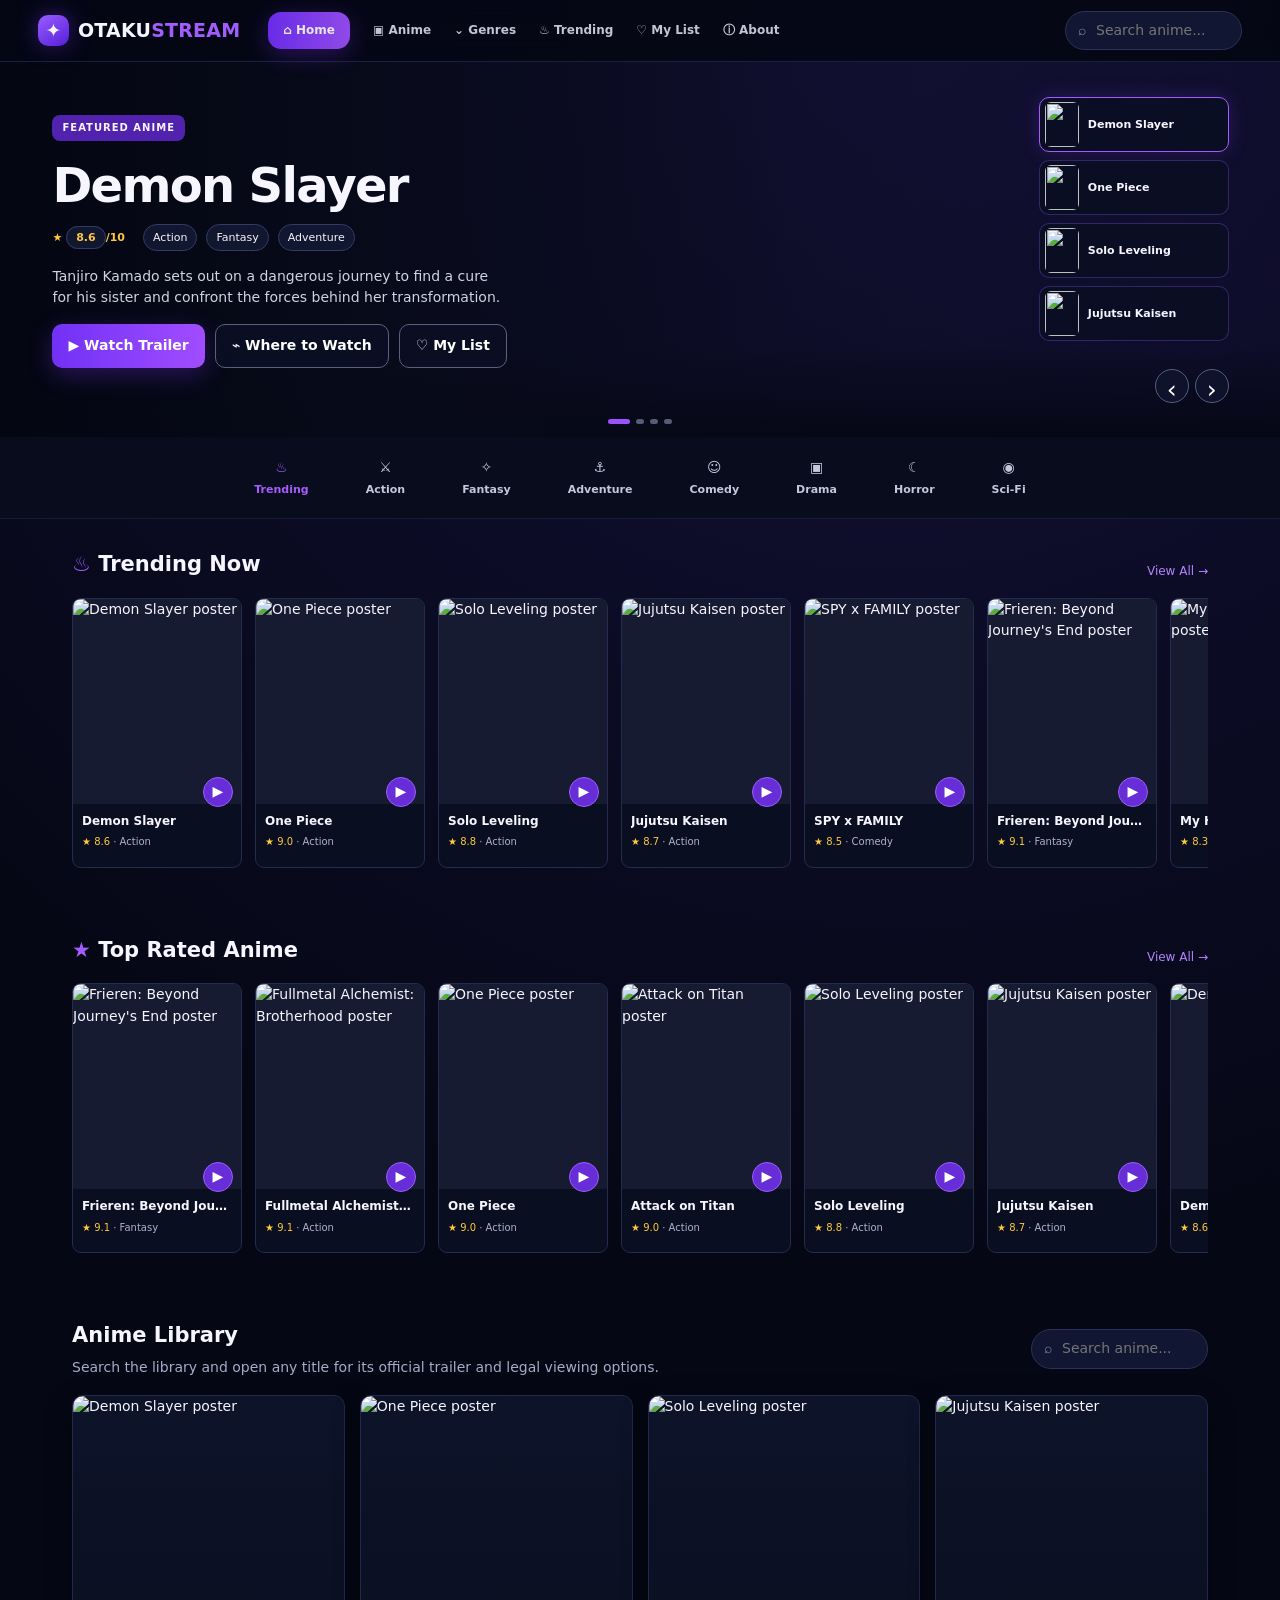
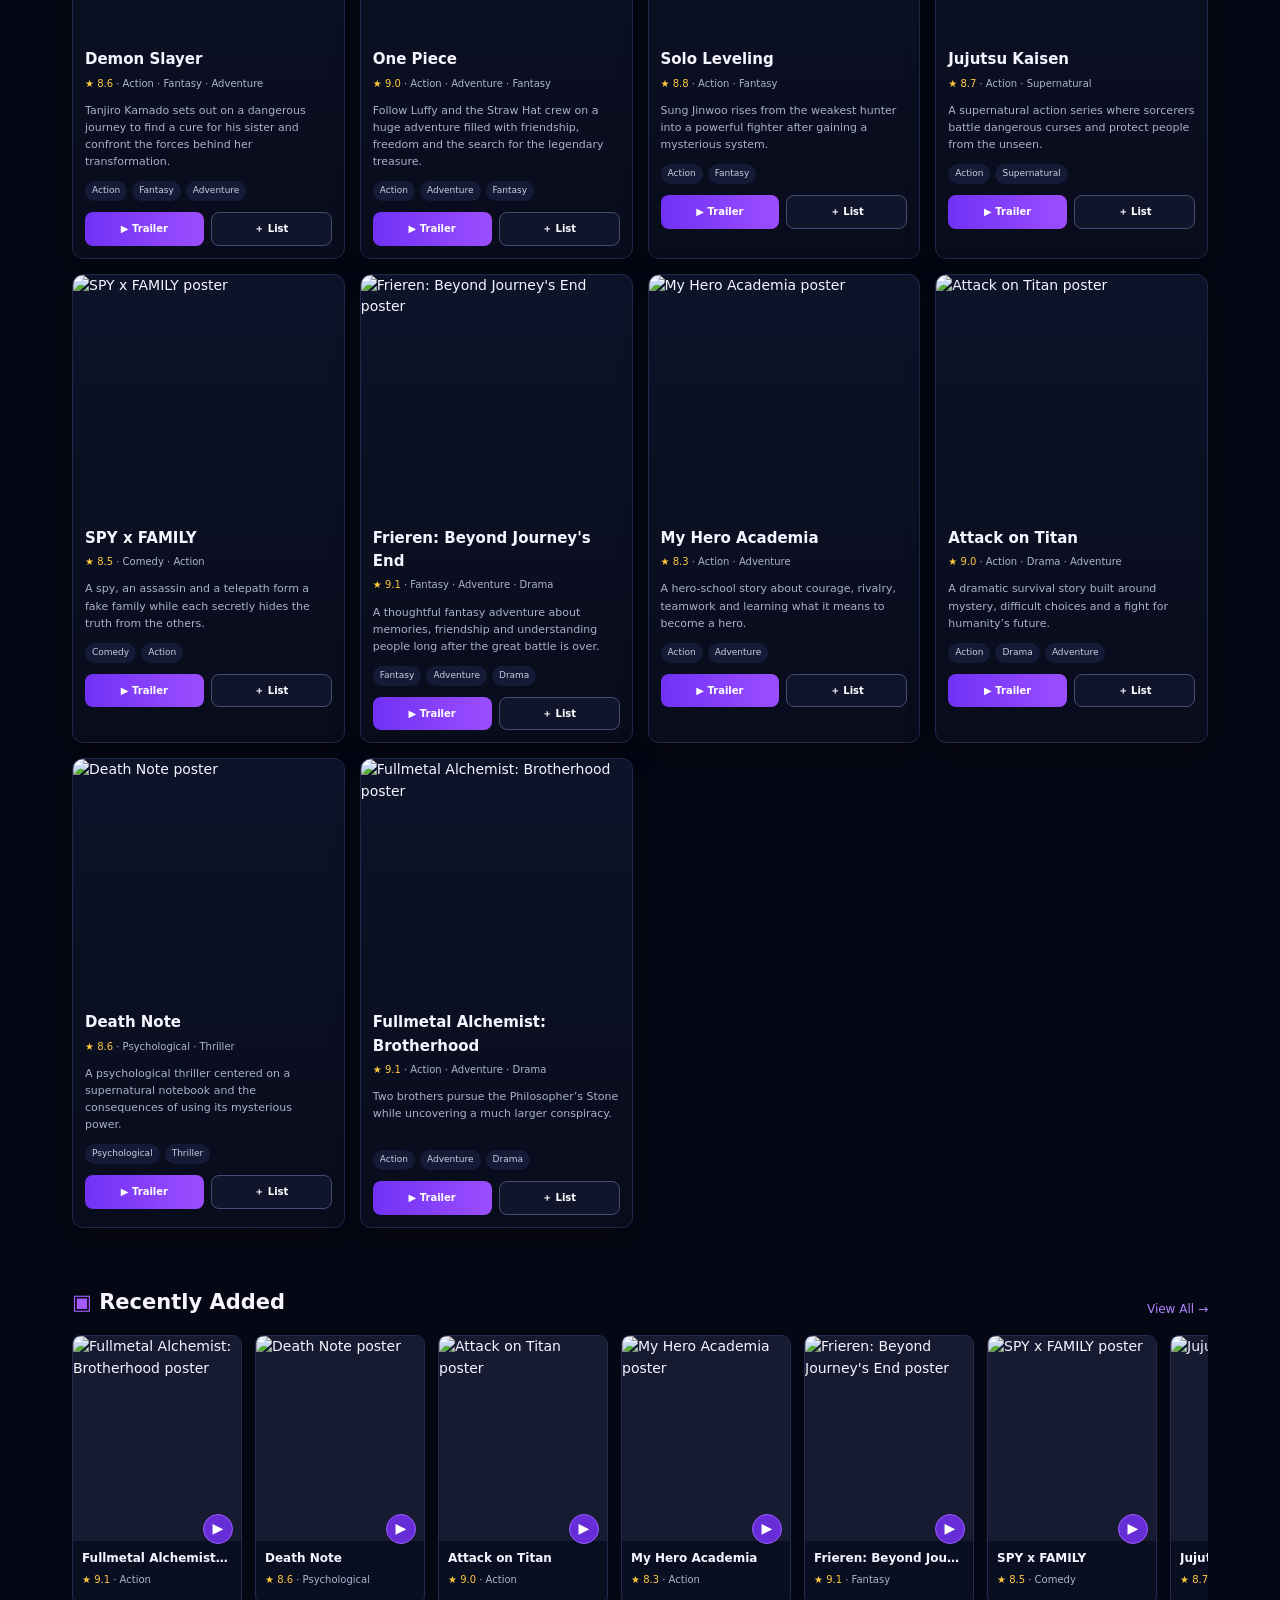
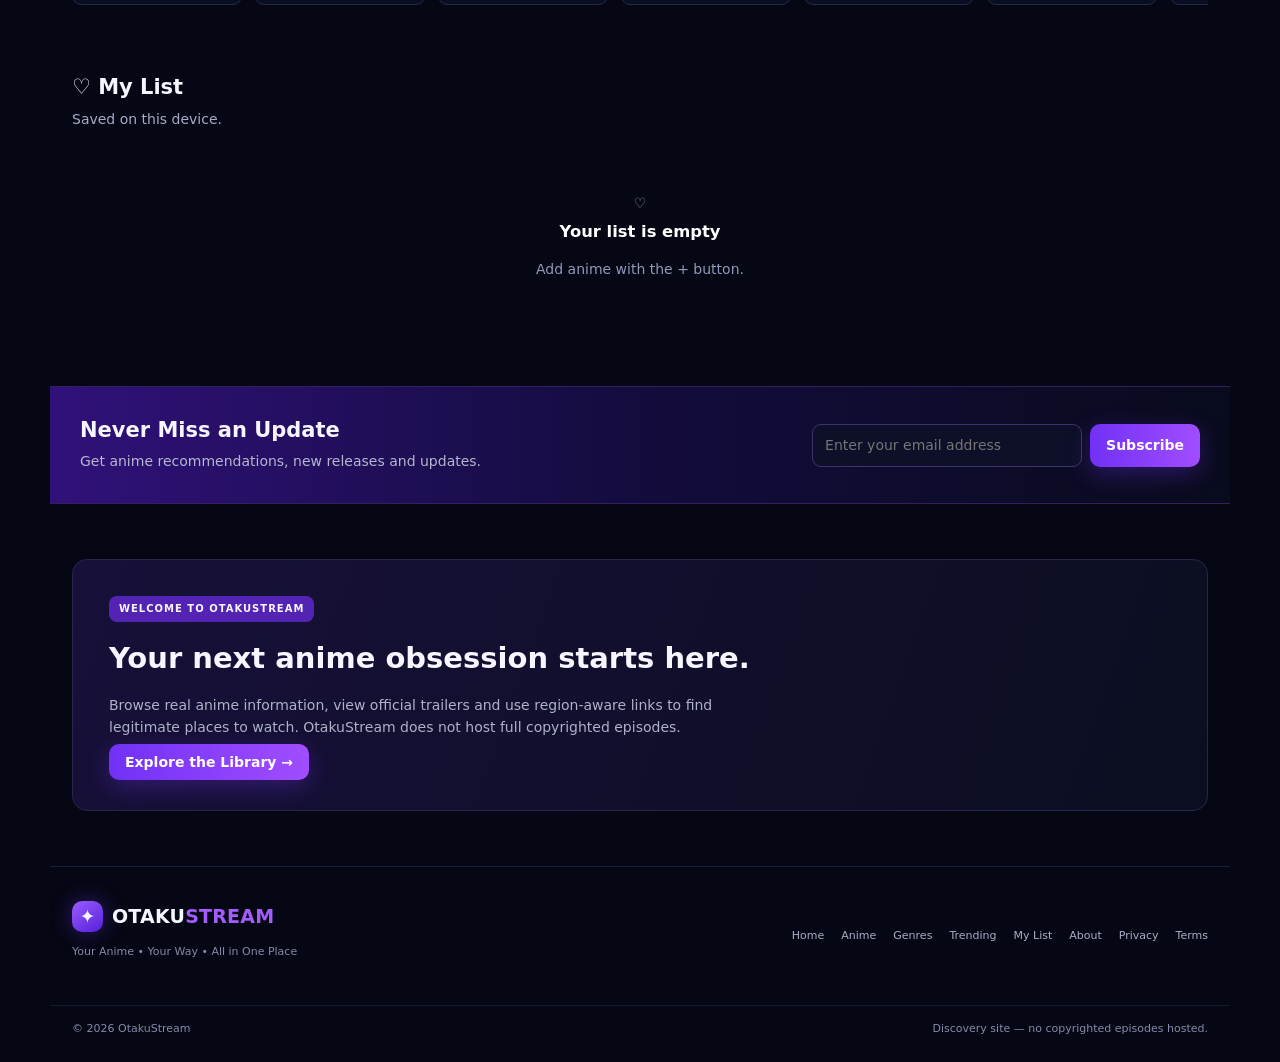
==== commit ac0b262c: "Add files via upload" ====
--- a/index.html
+++ b/index.html
@@ -1,73 +1,44 @@
-<!DOCTYPE html>
+<!doctype html>
 <html lang="en">
 <head>
-<meta charset="UTF-8">
-<meta name="viewport" content="width=device-width,initial-scale=1">
-<title>OtakuStream — Anime Discovery</title>
+<meta charset="utf-8"><meta name="viewport" content="width=device-width,initial-scale=1">
+<title>OtakuStream — Your Anime, Your Way</title>
 <meta name="description" content="Discover anime, watch official trailers and find legitimate streaming options by region.">
-<meta name="theme-color" content="#080817">
-<link rel="preconnect" href="https://graphql.anilist.co">
+<meta name="theme-color" content="#070817">
+<link rel="preconnect" href="https://graphql.anilist.co"><link rel="preconnect" href="https://www.youtube-nocookie.com">
 <link rel="stylesheet" href="style.css">
 </head>
 <body>
-<header class="site-header">
-  <a class="brand" href="#home"><span class="brand-mark">✦</span> OTAKU<span>STREAM</span></a>
-  <nav id="nav" class="nav">
-    <a class="active" href="#home">⌂ Home</a><a href="#browse">▣ Anime</a><a href="#genres">⌄ Genres</a><a href="#trending">♨ Trending</a><a href="#watchlist">♡ My List</a><a href="#about">ⓘ About</a>
-  </nav>
-  <div class="header-tools"><label class="top-search"><span>⌕</span><input id="topSearch" placeholder="Search anime..." aria-label="Search anime"></label><button id="menu" class="menu" aria-label="Open menu">☰</button></div>
+<header class="header">
+  <a class="logo" href="#home"><span class="logo-mark">✦</span><b>OTAKU<span>STREAM</span></b></a>
+  <nav id="nav"><a class="active" href="#home">⌂ <span>Home</span></a><a href="#browse">▣ <span>Anime</span></a><a href="#genres">⌄ <span>Genres</span></a><a href="#trending">♨ <span>Trending</span></a><a href="#watchlist">♡ <span>My List</span></a><a href="#about">ⓘ <span>About</span></a></nav>
+  <div class="header-right"><label class="header-search">⌕<input id="topSearch" placeholder="Search anime..." autocomplete="off"></label><button id="menuBtn" class="round-btn">☰</button></div>
 </header>
 
-<main>
-<section id="home" class="hero">
-  <div class="hero-bg" id="heroBg"></div>
-  <div class="hero-copy">
-    <div class="eyebrow">FEATURED ANIME</div>
-    <h1 id="heroTitle">Demon Slayer</h1>
-    <div class="hero-meta"><span>★ 8.6/10</span><span>Action</span><span>Fantasy</span><span>Adventure</span></div>
-    <p id="heroDesc">Discover a visually striking action-fantasy journey, then watch an official trailer and find a legitimate service for your region.</p>
-    <div class="hero-actions"><button class="btn primary" onclick="openInfo(1)">▶ Watch Trailer</button><button class="btn ghost" onclick="openInfo(1)">⌁ Where to Watch</button><button class="btn ghost" onclick="toggle(1)">♡ My List</button></div>
+<main id="home">
+<section class="hero" id="hero">
+  <div class="hero-art" id="heroArt"></div><div class="hero-overlay"></div>
+  <div class="hero-content">
+    <span class="featured">FEATURED ANIME</span><h1 id="heroTitle">Demon Slayer</h1>
+    <div class="hero-meta"><b>★ <span id="heroScore">8.6</span>/10</b><span>Action</span><span>Fantasy</span><span>Adventure</span></div>
+    <p id="heroDesc">Discover a world of action, adventure and unforgettable characters.</p>
+    <div class="hero-buttons"><button class="btn primary" id="heroTrailer">▶ Watch Trailer</button><button class="btn outline" id="heroWatch">⌁ Where to Watch</button><button class="btn outline" id="heroList">♡ My List</button></div>
   </div>
-  <div class="hero-side" id="heroSide"></div>
+  <div class="hero-carousel" id="heroCarousel"></div><div class="hero-arrows"><button id="prevHero">‹</button><button id="nextHero">›</button></div><div class="dots" id="heroDots"></div>
 </section>
 
-<section id="genres" class="genre-strip"><button class="genre active" data-filter="All">♨<span>Trending</span></button><button class="genre" data-filter="Action">⚔<span>Action</span></button><button class="genre" data-filter="Fantasy">✧<span>Fantasy</span></button><button class="genre" data-filter="Adventure">⚓<span>Adventure</span></button><button class="genre" data-filter="Comedy">☺<span>Comedy</span></button><button class="genre" data-filter="Drama">▣<span>Drama</span></button><button class="genre" data-filter="Horror">☾<span>Horror</span></button><button class="genre" data-filter="Sci-Fi">◉<span>Sci-Fi</span></button></section>
+<section class="genre-strip" id="genres"><button class="genre active" data-filter="All">♨<span>Trending</span></button><button class="genre" data-filter="Action">⚔<span>Action</span></button><button class="genre" data-filter="Fantasy">✧<span>Fantasy</span></button><button class="genre" data-filter="Adventure">⚓<span>Adventure</span></button><button class="genre" data-filter="Comedy">☺<span>Comedy</span></button><button class="genre" data-filter="Drama">▣<span>Drama</span></button><button class="genre" data-filter="Horror">☾<span>Horror</span></button><button class="genre" data-filter="Sci-Fi">◉<span>Sci-Fi</span></button></section>
 
-<section id="trending" class="section">
-  <div class="section-head"><div><div class="eyebrow">HOT RIGHT NOW</div><h2>Trending Now</h2></div><a class="text-link" href="#browse">View All →</a></div>
-  <div id="trendingGrid" class="poster-grid"></div>
-</section>
+<section class="section" id="trending"><div class="section-title"><h2><i>♨</i> Trending Now</h2><a href="#browse">View All →</a></div><div class="row" id="trendingRow"></div></section>
+<section class="section"><div class="section-title"><h2><i>★</i> Top Rated Anime</h2><a href="#browse">View All →</a></div><div class="row" id="topRow"></div></section>
+<section class="section" id="browse"><div class="section-title browse-title"><div><h2>Anime Library</h2><p>Search the library and open any title for its official trailer and legal viewing options.</p></div><label class="library-search">⌕<input id="search" placeholder="Search anime..."></label></div><div class="library-grid" id="libraryGrid"></div></section>
+<section class="section"><div class="section-title"><h2><i>▣</i> Recently Added</h2><a href="#browse">View All →</a></div><div class="row" id="recentRow"></div></section>
+<section class="section" id="watchlist"><div class="section-title"><div><h2>♡ My List</h2><p>Saved on this device.</p></div></div><div class="library-grid" id="savedGrid"></div><div id="emptyList" class="empty">♡<h3>Your list is empty</h3><p>Add anime with the + button.</p></div></section>
+<section class="newsletter"><div><h2>Never Miss an Update</h2><p>Get anime recommendations, new releases and updates.</p></div><form id="newsletter"><input type="email" required placeholder="Enter your email address"><button class="btn primary">Subscribe</button></form></section>
+<section class="about" id="about"><div><span class="featured">WELCOME TO OTAKUSTREAM</span><h2>Your next anime obsession starts here.</h2><p>Browse real anime information, view official trailers and use region-aware links to find legitimate places to watch. OtakuStream does not host full copyrighted episodes.</p><a class="btn primary" href="#browse">Explore the Library →</a></div></section>
+</main>
+<footer><div class="footer-main"><div><a class="logo" href="#home"><span class="logo-mark">✦</span><b>OTAKU<span>STREAM</span></b></a><p>Your Anime • Your Way • All in One Place</p></div><div class="footer-links"><a href="#home">Home</a><a href="#browse">Anime</a><a href="#genres">Genres</a><a href="#trending">Trending</a><a href="#watchlist">My List</a><a href="#about">About</a><a href="privacy.html">Privacy</a><a href="terms.html">Terms</a></div></div><div class="footer-bottom">© 2026 OtakuStream <span>Discovery site — no copyrighted episodes hosted.</span></div></footer>
 
-<section class="section compact-section">
-  <div class="section-head"><div><div class="eyebrow">HIGHLY RATED</div><h2>Top Rated Anime</h2></div><a class="text-link" href="#browse">View All →</a></div>
-  <div id="topGrid" class="poster-grid"></div>
-</section>
-
-<section id="browse" class="section browse">
-  <div class="section-head browse-head"><div><div class="eyebrow">EXPLORE</div><h2>Anime Library</h2><p>Search, filter and open any title to watch its trailer.</p></div><label class="search-box"><span>⌕</span><input id="search" placeholder="Search anime..." aria-label="Search anime"></label></div>
-  <div id="grid" class="card-grid"></div>
-</section>
-
-<section class="section compact-section">
-  <div class="section-head"><div><div class="eyebrow">JUST ADDED</div><h2>Recently Added</h2></div></div>
-  <div id="recentGrid" class="poster-grid"></div>
-</section>
-
-<section id="watchlist" class="section dark-section"><div class="section-head"><div><div class="eyebrow">YOUR COLLECTION</div><h2>My List</h2><p>Saved on this device.</p></div></div><div id="saved" class="card-grid"></div><div id="none" class="empty"><div>♡</div><h3>Your list is empty</h3><p>Tap “+ List” on an anime you want to remember.</p><a class="btn ghost" href="#browse">Browse Anime</a></div></section>
-
-<section class="newsletter"><div><h2>Never Miss an Update</h2><p>Get anime recommendations and new-title updates.</p></div><form onsubmit="event.preventDefault();this.querySelector('button').textContent='Subscribed ✓'"><input type="email" required placeholder="Enter your email address"><button class="btn primary">Subscribe</button></form></section>
-
-<section id="watch" class="section watch-section">
-  <div class="section-head"><div><div class="eyebrow">WATCH CENTER</div><h2>Seasons & Episodes</h2><p>Episodes can play here when you have permission to stream or embed them.</p></div></div>
-  <div id="episodeCenter" class="episode-center"></div>
-</section>
-
-<section id="about" class="about"><div class="about-card"><div class="eyebrow">WELCOME TO OTAKUSTREAM</div><h2>Your next anime obsession starts here.</h2><p>OtakuStream is a discovery hub. Trailers are played from official YouTube-hosted videos when available, while streaming buttons send visitors to legitimate services or a region-aware availability search.</p><a class="btn primary" href="#browse">Explore the Library →</a></div></section>
-</main>
-
-<footer><div class="footer-top"><div><a class="brand" href="#home"><span class="brand-mark">✦</span> OTAKU<span>STREAM</span></a><p>Your Anime • Your Way • All in One Place</p></div><div class="footer-links"><a href="#home">Home</a><a href="#browse">Anime</a><a href="#genres">Genres</a><a href="#trending">Trending</a><a href="#watchlist">My List</a><a href="#about">About</a><a href="privacy.html">Privacy</a><a href="terms.html">Terms</a></div></div><div class="footer-bottom"><span>© 2026 OtakuStream</span><span>Discovery website — no copyrighted episodes hosted.</span></div></footer>
-
-<div id="modal" class="modal" aria-hidden="true"><div class="modal-box"><button id="close" class="close" aria-label="Close">×</button><div id="modalContent"></div></div></div>
+<div class="modal" id="modal" aria-hidden="true"><div class="modal-card"><button class="modal-close" id="close">×</button><div id="modalContent"></div></div></div>
 <script src="script.js"></script>
-</body>
-</html>
+</body></html>
--- a/style.css
+++ b/style.css
@@ -1,20 +1,3 @@
-*{box-sizing:border-box}html{scroll-behavior:smooth}:root{--bg:#05060c;--panel:#0f1120;--panel2:#15162a;--line:#292b43;--text:#f8f7ff;--muted:#a5a6b8;--purple:#8d45ff;--purple2:#bd88ff;--cyan:#5ecbff}body{margin:0;background:var(--bg);color:var(--text);font:14px/1.55 Inter,system-ui,-apple-system,BlinkMacSystemFont,"Segoe UI",Arial,sans-serif}button,input{font:inherit}button{color:inherit}a{color:inherit}.site-header{height:62px;position:sticky;top:0;z-index:50;display:flex;align-items:center;gap:28px;padding:0 4%;background:#070813e8;backdrop-filter:blur(18px);border-bottom:1px solid #202238}.brand{font-weight:1000;font-size:19px;letter-spacing:.8px;text-decoration:none;white-space:nowrap}.brand span:last-child{color:var(--purple2)}.brand-mark{display:inline-grid;place-items:center;width:30px;height:30px;margin-right:7px;border-radius:9px;background:linear-gradient(135deg,#b77aff,#5522cc);color:#fff}.nav{display:flex;gap:24px;flex:1;justify-content:center}.nav a{color:#c7c7d4;text-decoration:none;font-weight:650;font-size:12px}.nav a:hover,.nav a.active{color:#fff}.header-tools{display:flex;align-items:center;gap:10px}.top-search{display:flex;align-items:center;gap:8px;width:160px;height:36px;padding:0 12px;background:#111326;border:1px solid #30334f;border-radius:20px}.top-search span{color:#9b9db2;font-size:20px}.top-search input{width:100%;border:0;outline:0;background:transparent;color:#fff;font-size:11px}.menu{display:none;background:none;border:0;font-size:25px}.hero{min-height:430px;position:relative;overflow:hidden;display:flex;align-items:center;padding:58px 7%;border-bottom:1px solid #25273b}.hero-bg{position:absolute;inset:0;background-position:center;background-size:cover;filter:saturate(1.1)}.hero:after{content:"";position:absolute;inset:0;background:linear-gradient(0deg,#05060c 0%,transparent 45%)}.hero-copy,.hero-side{position:relative;z-index:2}.hero-copy{max-width:600px}.eyebrow{color:var(--purple2);font-weight:900;letter-spacing:2px;font-size:10px}.hero h1{font-size:clamp(42px,6vw,74px);line-height:.95;margin:12px 0}.hero-meta{display:flex;gap:8px;flex-wrap:wrap}.hero-meta span{background:#17192cdd;border:1px solid #3a3d5c;padding:5px 10px;border-radius:20px;color:#e7e6f2;font-size:11px}.hero-meta span:first-child{color:#ffd43d}.hero p{max-width:540px;color:#c5c6d0;font-size:14px}.hero-actions{display:flex;gap:9px;flex-wrap:wrap;margin-top:20px}.btn{display:inline-flex;align-items:center;justify-content:center;gap:8px;padding:11px 17px;border-radius:10px;text-decoration:none;border:1px solid var(--line);cursor:pointer;font-weight:750}.btn.primary{background:linear-gradient(135deg,#a25cff,#7430ed);border-color:#9b57ff}.btn.ghost{background:#101222c9}.hero-side{margin-left:auto;width:260px;display:grid;gap:9px}.hero-side:before{content:""}.hero-side .side-card{display:flex;align-items:center;gap:10px;padding:10px;border:1px solid #44466b;background:#0c0e1edb;border-radius:13px}.side-card img{width:58px;height:68px;object-fit:cover;border-radius:8px}.side-card b{font-size:12px}.side-card small{display:block;color:#9294a9}.genre-strip{display:flex;justify-content:center;gap:28px;padding:18px 4%;background:#080a13;border-bottom:1px solid #23253a}.genre{background:none;border:0;color:#b6b7c8;cursor:pointer;display:grid;gap:3px;place-items:center;min-width:58px}.genre:first-line{font-size:18px}.genre span{font-size:11px}.genre.active,.genre:hover{color:#b67cff}.genre.active:after{content:"";width:70px;height:2px;background:#a258ff;margin-top:5px}.section{padding:48px 7%}.compact-section{padding-top:30px}.section-head{display:flex;align-items:end;justify-content:space-between;gap:20px;margin-bottom:20px}.section-head h2{font-size:28px;line-height:1.05;margin:4px 0}.section-head p{margin:0;color:#8f91a4}.text-link{color:#b77aff;text-decoration:none;font-weight:750}.poster-grid{display:grid;grid-template-columns:repeat(6,1fr);gap:13px}.mini-poster{position:relative;min-width:0;border:1px solid #292c46;border-radius:12px;background:#0c0e18;padding:0;overflow:hidden;text-align:left;cursor:pointer;transition:.2s}.mini-poster:hover{transform:translateY(-4px);border-color:#7752aa;box-shadow:0 18px 45px #0008}.mini-poster .poster{height:235px;border-radius:0;border:0}.mini-poster .poster-copy{display:none}.mini-poster .row-title,.mini-poster .row-score,.mini-poster .trailer-pill{display:block;padding-left:10px}.mini-poster .row-title{font-weight:750;font-size:12px;margin-top:8px;white-space:nowrap;overflow:hidden;text-overflow:ellipsis}.mini-poster .row-score{font-size:10px;color:#ffd84a;padding-top:3px}.trailer-pill{margin:8px 10px 10px!important;padding:5px 8px!important;border-radius:7px;background:#853eff;color:#fff;text-align:center;font-size:10px!important}.poster{height:260px;position:relative;overflow:hidden;background:linear-gradient(145deg,#3a1d65,#0b1021)}.poster img{position:absolute;inset:0;width:100%;height:100%;object-fit:cover}.image-shade{position:absolute;inset:0;background:linear-gradient(0deg,#05060ceb 0%,#05060c15 58%,#00000022 100%)}.poster .rank,.poster .score{position:absolute;top:9px;z-index:2;background:#08080dcc;border:1px solid #ffffff1f;padding:4px 7px;border-radius:7px;font-size:9px}.poster .rank{left:9px}.poster .score{right:9px;color:#ffd84a}.poster-copy{position:absolute;left:10px;right:10px;bottom:10px;z-index:2}.tag{font-size:8px;letter-spacing:1.5px;color:#d8c4ff;font-weight:900}.card-grid{display:grid;grid-template-columns:repeat(4,1fr);gap:16px}.card{background:var(--panel);border:1px solid #292c43;border-radius:14px;overflow:hidden;transition:.2s}.card:hover{transform:translateY(-3px);border-color:#51446d}.body{padding:13px}.body h3{margin:0 0 2px;font-size:17px}.meta{color:#9193a8;font-size:10px}.body p{color:#aeb0bf;font-size:11px;min-height:48px}.actions{display:flex;gap:7px}.mini{padding:8px 10px;border-radius:8px;background:#171927;border:1px solid #363950;cursor:pointer;font-size:10px}.mini.primary{background:#8c42ff;border-color:#9a58ff}.browse{background:#080a11}.search-box{width:min(340px,100%);display:flex;align-items:center;gap:8px;background:#111326;border:1px solid #343750;border-radius:10px;padding:0 12px}.search-box span{font-size:22px;color:#9294a7}.search-box input{width:100%;padding:11px 0;background:transparent;border:0;outline:0;color:#fff}.dark-section{background:#090b14}.empty{text-align:center;border:1px dashed #30344c;border-radius:15px;padding:35px;color:#8f91a2}.empty h3{color:#fff}.newsletter{display:flex;align-items:center;justify-content:space-between;gap:25px;padding:32px 7%;background:radial-gradient(circle at 30% 50%,#7624d966,transparent 40%),linear-gradient(90deg,#31115c,#5e1ac0 50%,#29114c)}.newsletter h2{margin:0;font-size:25px}.newsletter p{margin:3px 0;color:#d2cce1}.newsletter form{display:flex;gap:8px}.newsletter input{width:280px;padding:11px 13px;border-radius:9px;border:1px solid #7254a3;background:#130d29;color:#fff;outline:0}.about{padding:65px 7%;background:#080912}.about-card{max-width:820px;margin:auto;text-align:center;border:1px solid #3a2d52;border-radius:20px;padding:45px 25px;background:linear-gradient(145deg,#131326,#0d0e19)}.about h2{font-size:38px;margin:8px 0}.about p{max-width:650px;margin:0 auto 20px;color:#aaacbc}footer{padding:32px 7%;border-top:1px solid #24263a;color:#8f91a2}.footer-top{display:flex;justify-content:space-between;gap:30px}.footer-top p{font-size:11px}.footer-links{display:flex;gap:15px;flex-wrap:wrap}.footer-links a{font-size:11px;text-decoration:none;color:#aeb0bf}.footer-bottom{display:flex;justify-content:space-between;border-top:1px solid #222438;margin-top:20px;padding-top:16px;font-size:9px}.modal{display:none;position:fixed;inset:0;background:#000d;z-index:80;place-items:center;padding:16px}.modal.show{display:grid}.modal-box{width:min(980px,100%);max-height:92vh;overflow:auto;background:#0d0f1c;border:1px solid #3a3d59;border-radius:17px;padding:22px;position:relative;box-shadow:0 30px 100px #000}.close{position:absolute;right:10px;top:6px;background:none;border:0;color:#fff;font-size:28px;cursor:pointer}.modal-box h2{font-size:28px;margin:4px 0}.modal-box p{color:#b5b6c4}.preview-layout{display:grid;grid-template-columns:1.5fr .7fr;gap:18px}.video-wrap{position:relative;padding-top:56.25%;background:#000;border-radius:12px;overflow:hidden;margin-top:12px}.video-wrap iframe{position:absolute;inset:0;width:100%;height:100%;border:0}.watch-panel{border:1px solid #2c2f47;background:#121426;border-radius:13px;padding:15px;height:max-content}.watch-panel h3{margin-top:0}.region-label{display:block;color:#aeb0bf;font-size:11px}.region-label select{width:100%;margin-top:6px;padding:9px;border-radius:8px;border:1px solid #343750;background:#0c0e18;color:#fff}.full{width:100%;margin:6px 0}.provider-grid{display:grid;gap:7px;margin:9px 0}.watch-link{padding:9px;border:1px solid #363950;border-radius:8px;text-decoration:none;font-size:11px;background:#0d0f1b}.watch-link:hover{border-color:#8051b8}.watch-panel small{display:block;color:#777b8d;font-size:9px}.video-fallback{padding:60px 15px;text-align:center;background:#080910;border-radius:12px;margin-top:12px}.video-fallback>div{font-size:45px;color:#9c59ff}
-@media(max-width:1000px){.poster-grid{grid-template-columns:repeat(3,1fr)}.nav{gap:13px}.hero-side{width:230px}.card-grid{grid-template-columns:repeat(3,1fr)}}@media(max-width:760px){.site-header{height:62px;padding:0 4%}.nav{display:none;position:absolute;top:62px;left:0;right:0;background:#090b14;border-bottom:1px solid #2b2e45;padding:10px 5%;flex-direction:column;gap:0}.nav.open{display:flex}.nav a{padding:11px 0;border-bottom:1px solid #1f2235}.top-search{width:135px}.menu{display:block}.hero{padding:45px 5%;min-height:510px}.hero-side{display:none}.genre-strip{overflow:auto;justify-content:flex-start;gap:18px;padding-left:5%}.section{padding:42px 5%}.poster-grid{grid-template-columns:repeat(2,1fr)}.card-grid{grid-template-columns:repeat(2,1fr)}.newsletter{flex-direction:column;align-items:stretch;padding:30px 5%}.newsletter form{width:100%}.newsletter input{width:100%}.preview-layout{grid-template-columns:1fr}.footer-top,.footer-bottom{flex-direction:column}}@media(max-width:480px){.brand{font-size:16px}.top-search{display:none}.poster-grid,.card-grid{grid-template-columns:1fr}.poster{height:330px}.hero h1{font-size:50px}.newsletter form{flex-direction:column}}
-
-
-/* Season / episode player */
-.watch-section{background:linear-gradient(180deg,#080817,#0b0a20);}
-.episode-shell{display:grid;grid-template-columns:minmax(0,1.7fr) minmax(300px,.8fr);gap:18px;background:#0e0d1d;border:1px solid #292544;border-radius:24px;padding:18px;box-shadow:0 18px 60px #0007;}
-.episode-player{aspect-ratio:16/9;background:#05050b;border-radius:16px;overflow:hidden;min-height:260px;}
-.episode-player iframe{width:100%;height:100%;border:0;display:block;}
-.licensed-placeholder{height:100%;display:grid;place-items:center;text-align:center;padding:30px;background:radial-gradient(circle at 50% 30%,#29174d,#07070f 65%);color:#eee;}
-.licensed-placeholder .big-play{font-size:54px;color:#b67cff;}
-.episode-list{background:#121125;border:1px solid #2b2747;border-radius:16px;padding:12px;overflow:auto;max-height:560px;}
-.episode-head{display:flex;align-items:center;justify-content:space-between;gap:10px;padding:8px 6px 12px;border-bottom:1px solid #292544;margin-bottom:8px;}
-.episode-head b{display:block;font-size:16px}.episode-head span{display:block;color:#9c98b5;font-size:12px;margin-top:3px;}
-.episode-head select{background:#191631;color:#fff;border:1px solid #39315b;border-radius:9px;padding:8px;}
-.episode-item{width:100%;display:grid;grid-template-columns:38px 1fr 25px;align-items:center;gap:10px;text-align:left;background:transparent;border:0;border-radius:12px;color:#eee;padding:11px 8px;margin:3px 0;cursor:pointer;}
-.episode-item:hover,.episode-item.active{background:#21183b}.episode-item.locked{opacity:.65}.ep-num{font-weight:800;color:#b980ff}.episode-item b{display:block;font-size:13px}.episode-item small{display:block;color:#918da9;font-size:11px;margin-top:4px;}
-@media(max-width:850px){.episode-shell{grid-template-columns:1fr}.episode-list{max-height:none}.episode-player{min-height:220px;}}
-
-.episode-legal-links{display:flex;gap:10px;flex-wrap:wrap;justify-content:center;margin-top:16px}.small-note{font-size:.78rem;opacity:.72;line-height:1.5}.episode-item:focus-visible{outline:2px solid #a78bfa;outline-offset:2px}
+:root{--bg:#050714;--panel:#0b1024;--panel2:#0d1430;--line:#222a4c;--purple:#7b35ff;--purple2:#a05bff;--text:#f7f5ff;--muted:#a6abc7;--gold:#ffc83d}*{box-sizing:border-box}html{scroll-behavior:smooth}body{margin:0;background:radial-gradient(circle at 70% 0,#15113a 0,transparent 30%),var(--bg);color:var(--text);font:14px/1.55 Inter,system-ui,-apple-system,Segoe UI,sans-serif}a{color:inherit;text-decoration:none}button,input{font:inherit}.header{height:62px;position:sticky;top:0;z-index:20;display:flex;align-items:center;gap:28px;padding:0 38px;background:rgba(5,7,20,.93);backdrop-filter:blur(18px);border-bottom:1px solid #1a2140}.logo{display:flex;align-items:center;gap:9px;white-space:nowrap;font-size:19px;letter-spacing:.2px}.logo-mark{width:31px;height:31px;display:grid;place-items:center;border-radius:10px;background:linear-gradient(145deg,#9a5cff,#5420d8);box-shadow:0 0 22px #7b35ff66}.logo b span{color:#a45cff}nav{display:flex;align-items:center;gap:23px;flex:1}nav a{color:#d8d9ea;font-weight:600;font-size:12px;opacity:.9}nav a.active{background:linear-gradient(90deg,#7430ff,#a052ff);padding:9px 15px;border-radius:13px;box-shadow:0 6px 25px #7b35ff55;color:white}nav a:hover{color:#fff}.header-right{display:flex;gap:14px;align-items:center}.header-search,.library-search{display:flex;align-items:center;gap:8px;background:#111632;border:1px solid #2b3158;border-radius:22px;padding:7px 12px;color:#858caf}.header-search input,.library-search input{width:135px;background:none;border:0;outline:0;color:white}.round-btn{display:none;border:0;background:#7134e9;color:#fff;width:34px;height:34px;border-radius:50%}.hero{height:375px;position:relative;overflow:hidden;isolation:isolate}.hero-art{position:absolute;inset:0;background-size:cover;background-position:center 28%;z-index:-3;transition:background-image .35s}.hero-overlay{position:absolute;inset:0;z-index:-2;background:linear-gradient(90deg,#040612 0%,#070a18e8 28%,#070a184d 62%,#05071410 100%),linear-gradient(0deg,#050714 0%,transparent 24%)}.hero-content{position:absolute;left:4.1%;top:53px;max-width:540px}.featured{font-size:10px;font-weight:800;letter-spacing:1px;background:#5e27c9d9;border-radius:8px;padding:5px 10px;display:inline-block}.hero h1{font-size:48px;line-height:1;margin:20px 0 15px;letter-spacing:-1.7px}.hero-meta{display:flex;gap:9px;align-items:center;flex-wrap:wrap}.hero-meta span,.hero-meta b{background:#141a35d9;border:1px solid #343b66;padding:4px 9px;border-radius:14px;font-size:11px}.hero-meta b{color:var(--gold);border:0;background:none;padding-left:0}.hero-content p{color:#d0d3e1;max-width:450px;margin:15px 0}.hero-buttons{display:flex;gap:10px}.btn{border:0;border-radius:10px;padding:10px 16px;color:white;cursor:pointer;font-weight:700}.btn.primary{background:linear-gradient(90deg,#7131f5,#a14dff);box-shadow:0 7px 24px #7b35ff4d}.btn.outline{background:#0c1025c9;border:1px solid #596082}.hero-carousel{position:absolute;right:4%;top:35px;width:190px;display:grid;gap:8px}.hero-pick{height:55px;display:flex;align-items:center;gap:9px;padding:5px;border:1px solid #6c4bca66;background:#0a0e22c9;border-radius:10px;cursor:pointer}.hero-pick.active{border-color:#a35cff;box-shadow:0 0 20px #8b45ff33}.hero-pick img{height:45px;width:34px;object-fit:cover;border-radius:6px}.hero-pick span{font-size:11px;font-weight:700}.hero-arrows{position:absolute;right:4%;bottom:34px;display:flex;gap:6px}.hero-arrows button{width:34px;height:34px;border-radius:50%;border:1px solid #555d85;background:#10152dcc;color:white;font-size:25px}.dots{position:absolute;bottom:13px;left:50%;transform:translateX(-50%);display:flex;gap:6px}.dot{width:8px;height:5px;border-radius:5px;background:#565b78}.dot.active{width:22px;background:#9a52ff}.genre-strip{height:82px;display:flex;justify-content:center;gap:45px;align-items:center;background:#080c1d;border-bottom:1px solid #171d37}.genre{border:0;background:none;color:#c5c8dd;display:grid;place-items:center;gap:3px;cursor:pointer;font-weight:700}.genre:first-letter{font-size:20px}.genre span{font-size:11px}.genre.active,.genre:hover{color:#a85cff}.section{max-width:1180px;margin:0 auto;padding:29px 22px}.section-title{display:flex;justify-content:space-between;align-items:end;margin-bottom:17px}.section-title h2{margin:0;font-size:21px}.section-title h2 i{color:#a35cff;font-style:normal}.section-title a{color:#b184ff;font-size:12px}.section-title p{color:var(--muted);margin:5px 0 0}.row{display:grid;grid-auto-flow:column;grid-auto-columns:170px;gap:13px;overflow-x:auto;padding-bottom:8px;scrollbar-width:thin}.anime-tile{position:relative;text-align:left;background:#090e21;border:1px solid #232b4e;border-radius:9px;overflow:hidden;min-height:270px;cursor:pointer;transition:.2s}.anime-tile:hover{transform:translateY(-4px);border-color:#8c50ff}.tile-img{width:100%;height:205px;object-fit:cover;display:block;background:#171b32}.tile-body{padding:8px 9px}.tile-title{font-size:12px;font-weight:800;white-space:nowrap;overflow:hidden;text-overflow:ellipsis}.tile-meta{font-size:10px;color:#aeb3cf;margin-top:4px}.tile-score{color:var(--gold)}.tile-play{position:absolute;right:8px;top:178px;width:30px;height:30px;border-radius:50%;border:1px solid #9c5cff;background:#6f31e8e8;color:white}.browse-title{align-items:center}.library-grid{display:grid;grid-template-columns:repeat(4,1fr);gap:15px}.library-card{background:linear-gradient(180deg,#0d1329,#080c1b);border:1px solid #20284b;border-radius:11px;overflow:hidden;box-shadow:0 8px 28px #0005}.library-card .cover{height:240px;width:100%;object-fit:cover;display:block}.library-card .body{padding:12px}.library-card h3{margin:0;font-size:15px}.library-card p{color:#aab0ca;font-size:11px;min-height:51px}.tags{display:flex;gap:5px;flex-wrap:wrap}.tag{padding:3px 7px;background:#151b37;border-radius:10px;color:#c9cce0;font-size:9px}.card-actions{display:flex;gap:7px;margin-top:11px}.small-btn{flex:1;padding:8px 5px;border-radius:8px;border:1px solid #454d73;background:#10152c;color:white;cursor:pointer;font-size:10px;font-weight:700}.small-btn.primary{border:0;background:linear-gradient(90deg,#7131f5,#9b4eff)}.empty{text-align:center;color:#9298b8;padding:45px}.empty h3{color:white;margin:5px}.newsletter{max-width:1180px;margin:18px auto 0;padding:27px 30px;border-top:1px solid #34205f;border-bottom:1px solid #34205f;background:linear-gradient(90deg,#30117a,#130c3d,#090b1d);display:flex;justify-content:space-between;align-items:center}.newsletter h2{margin:0}.newsletter p{margin:4px 0;color:#b4b7ce}.newsletter form{display:flex;gap:8px}.newsletter input{background:#0d1028;border:1px solid #3b336d;border-radius:9px;padding:10px 12px;color:white;min-width:270px;outline:0}.about{max-width:1180px;margin:0 auto;padding:55px 22px}.about>div{background:linear-gradient(110deg,#171039,#0b0e20);border:1px solid #29264d;border-radius:15px;padding:36px}.about h2{font-size:29px;margin:14px 0 7px}.about p{color:#aeb2c9;max-width:650px}.footer-main{max-width:1180px;margin:auto;padding:34px 22px;display:flex;justify-content:space-between;border-top:1px solid #181e39}.footer-main p,.footer-bottom{color:#858ba9;font-size:11px}.footer-links{display:flex;gap:17px;align-items:center;flex-wrap:wrap;color:#a9aec7;font-size:11px}.footer-bottom{max-width:1180px;margin:auto;padding:14px 22px 25px;border-top:1px solid #151a31;display:flex;justify-content:space-between}.modal{position:fixed;inset:0;background:#02030bd9;backdrop-filter:blur(10px);display:none;align-items:center;justify-content:center;z-index:50;padding:18px}.modal.show{display:flex}.modal-card{width:min(980px,100%);max-height:92vh;overflow:auto;background:#090d20;border:1px solid #343b64;border-radius:16px;box-shadow:0 30px 100px #000;position:relative;padding:24px}.modal-close{position:absolute;right:12px;top:10px;border:0;background:#161b34;color:white;width:35px;height:35px;border-radius:50%;font-size:23px;z-index:2}.preview{display:grid;grid-template-columns:1.6fr .9fr;gap:20px}.preview h2{font-size:29px;margin:6px 0}.video{aspect-ratio:16/9;border-radius:11px;overflow:hidden;background:#03040b}.video iframe{width:100%;height:100%;border:0}.watch-panel{background:#0d132a;border:1px solid #252d52;border-radius:12px;padding:17px}.watch-panel h3{margin-top:0}.region-select{width:100%;background:#10162e;border:1px solid #414a70;color:white;padding:10px;border-radius:8px;margin:7px 0 12px}.watch-main{display:block;text-align:center;margin:10px 0}.provider-links{display:grid;gap:8px;margin-top:10px}.provider-links a{padding:10px;border:1px solid #3c456a;border-radius:8px;background:#111731;font-weight:700;font-size:11px}.legal-note{color:#858ba8;font-size:10px;margin-top:13px}.fallback{display:grid;place-items:center;min-height:270px;background:radial-gradient(circle,#25114e,#050711)}
+@media(max-width:900px){.header{padding:0 15px;gap:12px}nav{display:none;position:absolute;top:62px;left:0;right:0;background:#080b1b;padding:14px 20px;flex-direction:column;align-items:stretch;border-bottom:1px solid #232948}nav.open{display:flex}nav a.active{padding:10px}.round-btn{display:block}.hero{height:440px}.hero-content{top:45px;left:20px;right:20px}.hero h1{font-size:39px}.hero-carousel{display:none}.hero-arrows{right:20px}.genre-strip{overflow-x:auto;justify-content:flex-start;padding:0 20px;gap:25px}.library-grid{grid-template-columns:repeat(2,1fr)}.newsletter{margin-left:0;margin-right:0;flex-direction:column;align-items:stretch;gap:15px}.newsletter input{min-width:0;flex:1}.footer-main{flex-direction:column;gap:20px}.preview{grid-template-columns:1fr}}
+@media(max-width:560px){.header-search{display:none}.hero{height:470px}.hero-content{top:35px}.hero h1{font-size:34px}.hero-content p{font-size:12px}.hero-buttons{flex-wrap:wrap}.section{padding:24px 14px}.library-grid{grid-template-columns:repeat(2,1fr);gap:10px}.library-card .cover{height:205px}.row{grid-auto-columns:145px}.tile-img{height:175px}.tile-play{top:148px}.browse-title{display:block}.library-search{margin-top:13px}.footer-bottom{display:block}.footer-bottom span{display:block;margin-top:6px}}
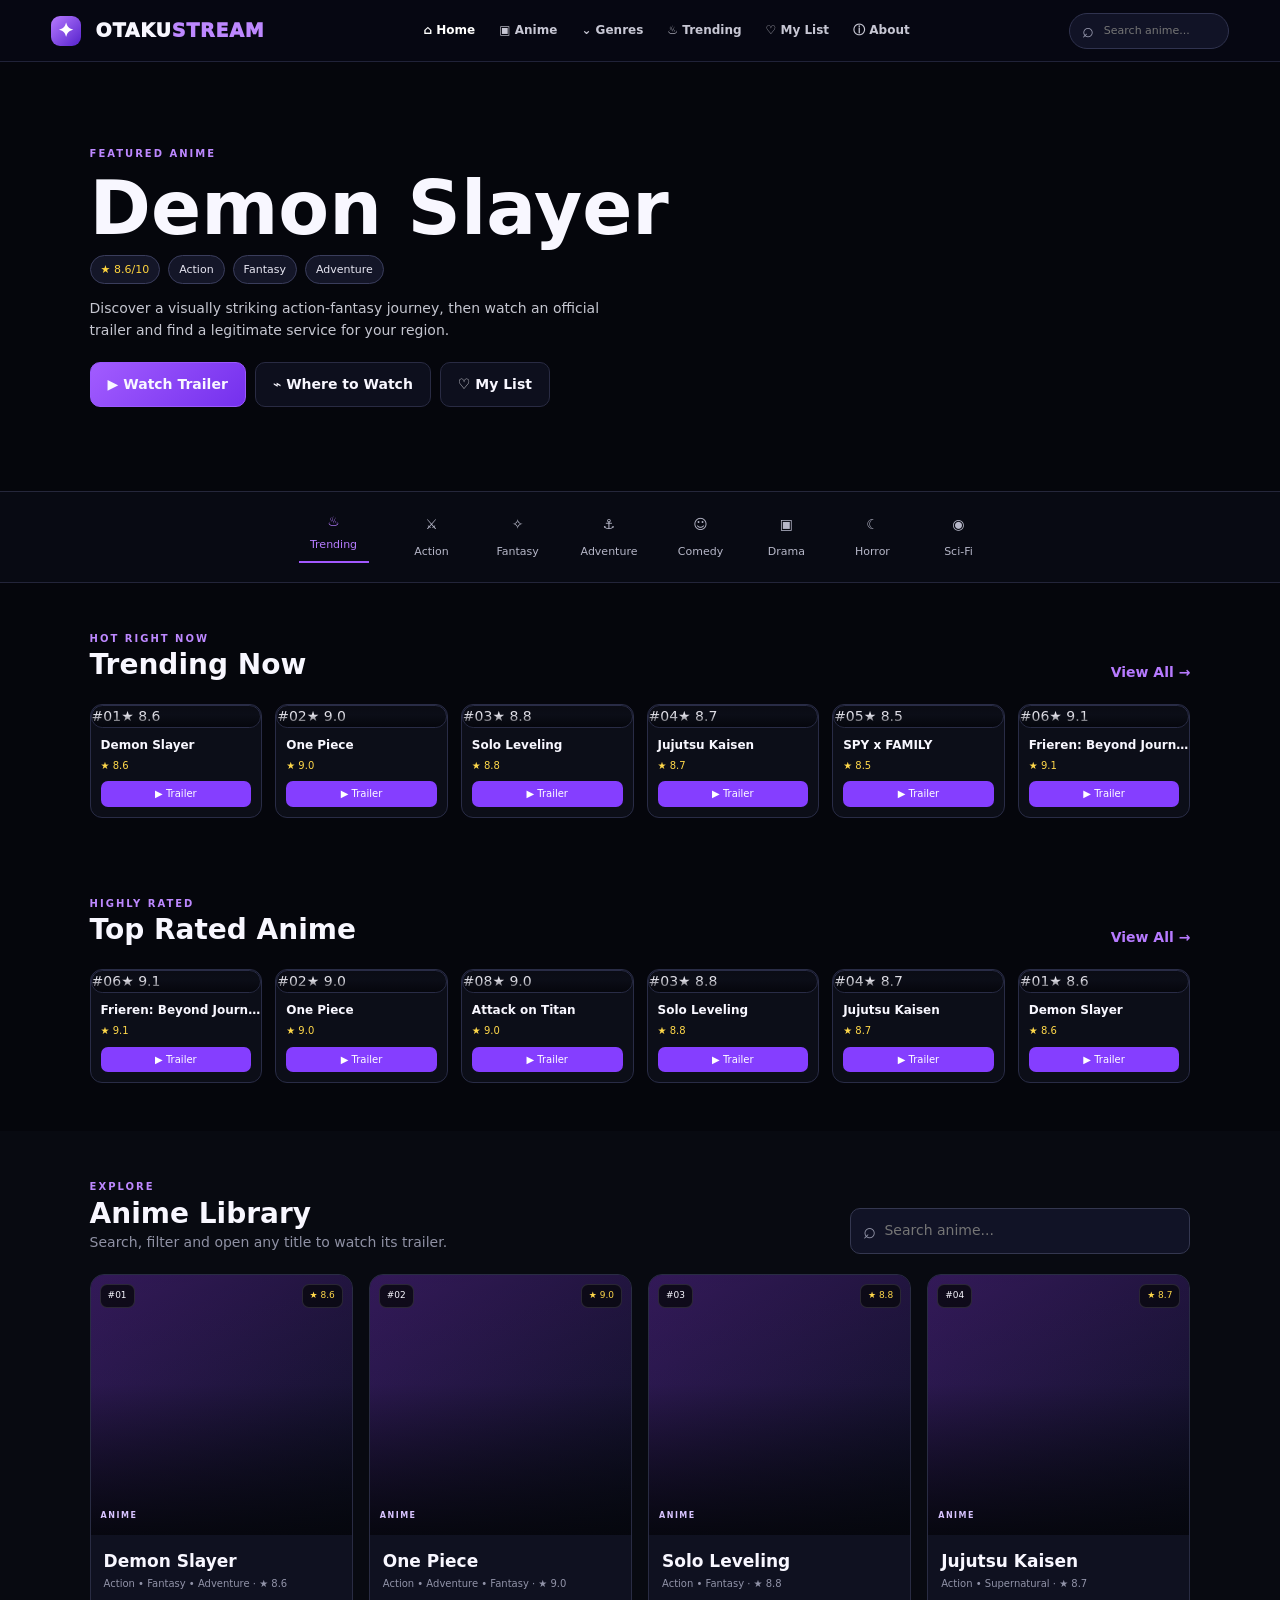
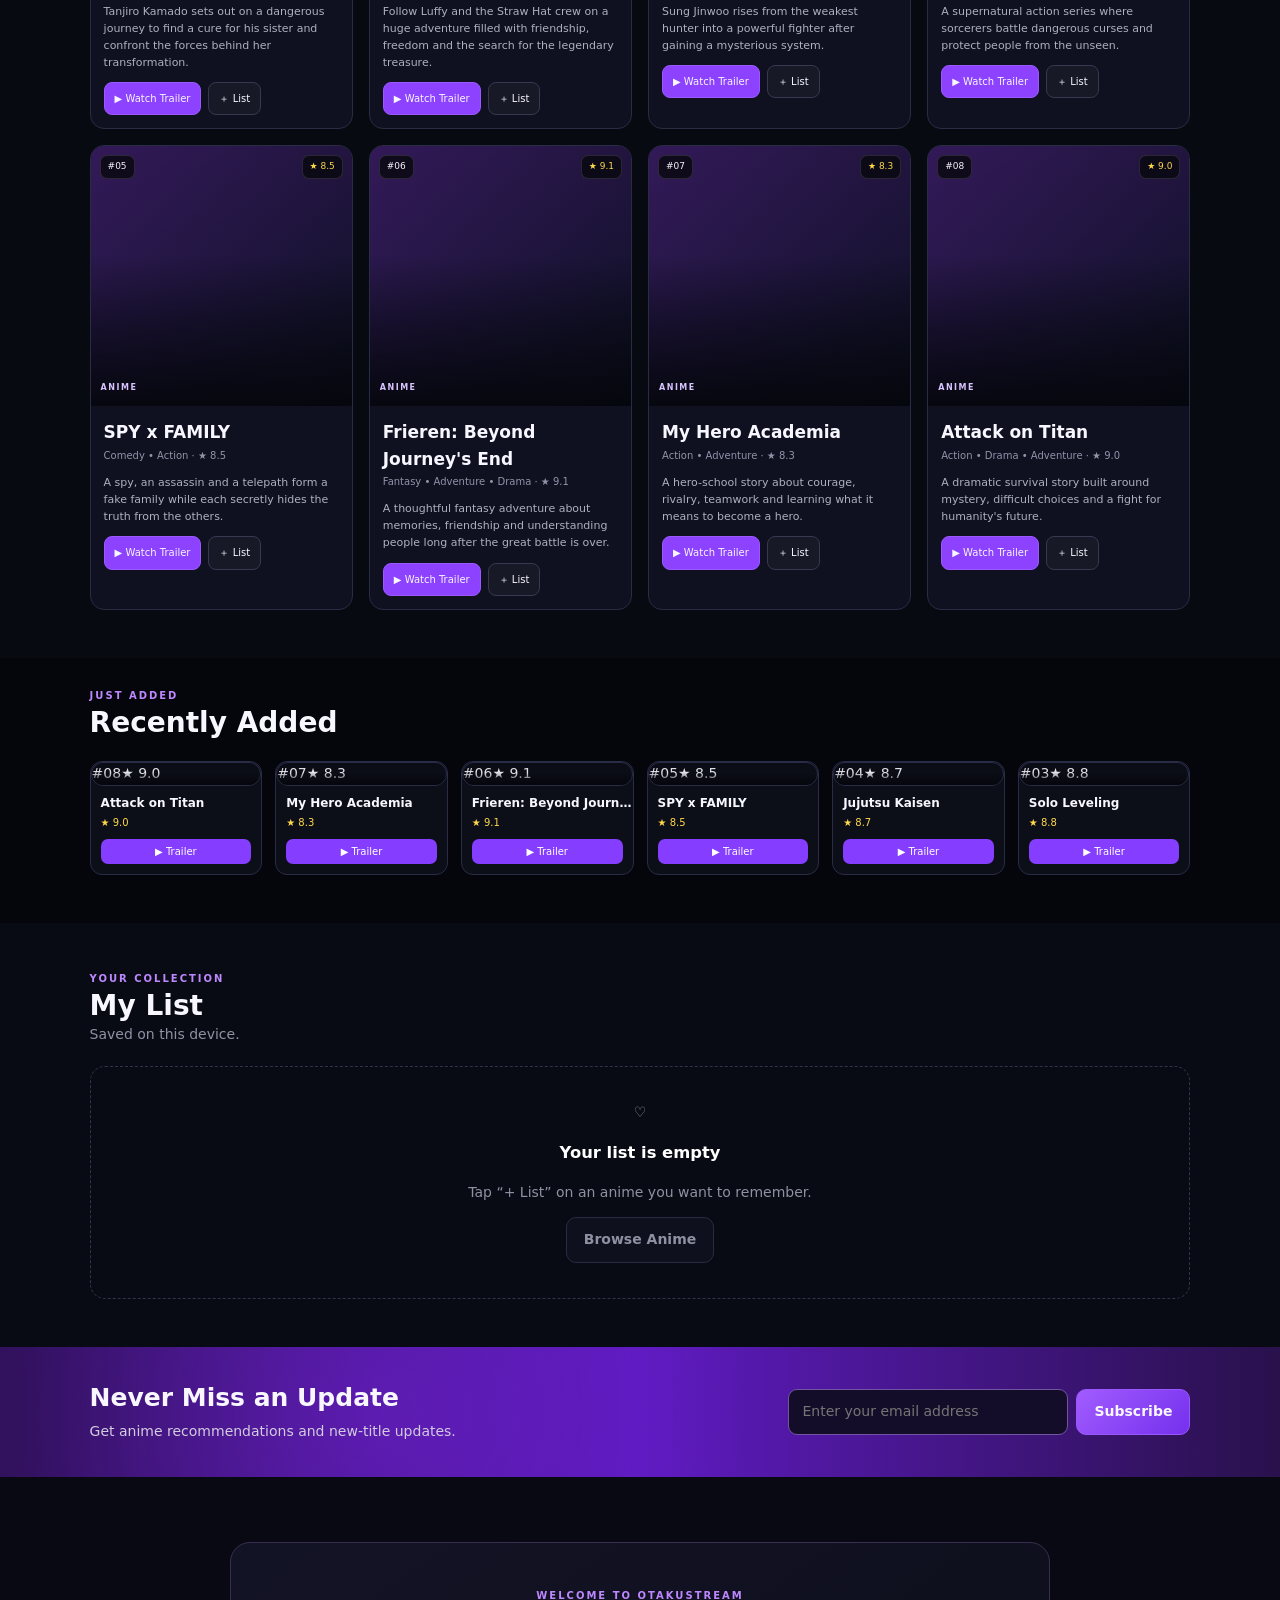
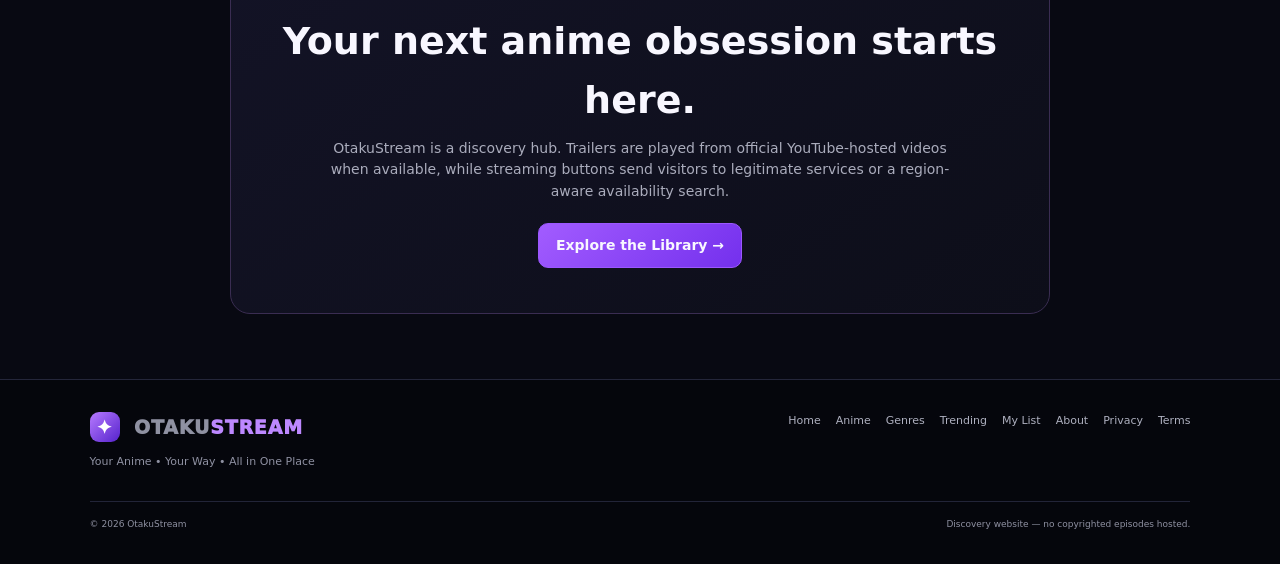
==== commit abbcac73: "Add files via upload" ====
--- a/index.html
+++ b/index.html
@@ -1,44 +1,68 @@
-<!doctype html>
+<!DOCTYPE html>
 <html lang="en">
 <head>
-<meta charset="utf-8"><meta name="viewport" content="width=device-width,initial-scale=1">
-<title>OtakuStream — Your Anime, Your Way</title>
+<meta charset="UTF-8">
+<meta name="viewport" content="width=device-width,initial-scale=1">
+<title>OtakuStream — Anime Discovery</title>
 <meta name="description" content="Discover anime, watch official trailers and find legitimate streaming options by region.">
-<meta name="theme-color" content="#070817">
-<link rel="preconnect" href="https://graphql.anilist.co"><link rel="preconnect" href="https://www.youtube-nocookie.com">
+<meta name="theme-color" content="#080817">
+<link rel="preconnect" href="https://graphql.anilist.co">
 <link rel="stylesheet" href="style.css">
 </head>
 <body>
-<header class="header">
-  <a class="logo" href="#home"><span class="logo-mark">✦</span><b>OTAKU<span>STREAM</span></b></a>
-  <nav id="nav"><a class="active" href="#home">⌂ <span>Home</span></a><a href="#browse">▣ <span>Anime</span></a><a href="#genres">⌄ <span>Genres</span></a><a href="#trending">♨ <span>Trending</span></a><a href="#watchlist">♡ <span>My List</span></a><a href="#about">ⓘ <span>About</span></a></nav>
-  <div class="header-right"><label class="header-search">⌕<input id="topSearch" placeholder="Search anime..." autocomplete="off"></label><button id="menuBtn" class="round-btn">☰</button></div>
+<header class="site-header">
+  <a class="brand" href="#home"><span class="brand-mark">✦</span> OTAKU<span>STREAM</span></a>
+  <nav id="nav" class="nav">
+    <a class="active" href="#home">⌂ Home</a><a href="#browse">▣ Anime</a><a href="#genres">⌄ Genres</a><a href="#trending">♨ Trending</a><a href="#watchlist">♡ My List</a><a href="#about">ⓘ About</a>
+  </nav>
+  <div class="header-tools"><label class="top-search"><span>⌕</span><input id="topSearch" placeholder="Search anime..." aria-label="Search anime"></label><button id="menu" class="menu" aria-label="Open menu">☰</button></div>
 </header>
 
-<main id="home">
-<section class="hero" id="hero">
-  <div class="hero-art" id="heroArt"></div><div class="hero-overlay"></div>
-  <div class="hero-content">
-    <span class="featured">FEATURED ANIME</span><h1 id="heroTitle">Demon Slayer</h1>
-    <div class="hero-meta"><b>★ <span id="heroScore">8.6</span>/10</b><span>Action</span><span>Fantasy</span><span>Adventure</span></div>
-    <p id="heroDesc">Discover a world of action, adventure and unforgettable characters.</p>
-    <div class="hero-buttons"><button class="btn primary" id="heroTrailer">▶ Watch Trailer</button><button class="btn outline" id="heroWatch">⌁ Where to Watch</button><button class="btn outline" id="heroList">♡ My List</button></div>
+<main>
+<section id="home" class="hero">
+  <div class="hero-bg" id="heroBg"></div>
+  <div class="hero-copy">
+    <div class="eyebrow">FEATURED ANIME</div>
+    <h1 id="heroTitle">Demon Slayer</h1>
+    <div class="hero-meta"><span>★ 8.6/10</span><span>Action</span><span>Fantasy</span><span>Adventure</span></div>
+    <p id="heroDesc">Discover a visually striking action-fantasy journey, then watch an official trailer and find a legitimate service for your region.</p>
+    <div class="hero-actions"><button class="btn primary" onclick="openInfo(1)">▶ Watch Trailer</button><button class="btn ghost" onclick="openInfo(1)">⌁ Where to Watch</button><button class="btn ghost" onclick="toggle(1)">♡ My List</button></div>
   </div>
-  <div class="hero-carousel" id="heroCarousel"></div><div class="hero-arrows"><button id="prevHero">‹</button><button id="nextHero">›</button></div><div class="dots" id="heroDots"></div>
+  <div class="hero-side" id="heroSide"></div>
 </section>
 
-<section class="genre-strip" id="genres"><button class="genre active" data-filter="All">♨<span>Trending</span></button><button class="genre" data-filter="Action">⚔<span>Action</span></button><button class="genre" data-filter="Fantasy">✧<span>Fantasy</span></button><button class="genre" data-filter="Adventure">⚓<span>Adventure</span></button><button class="genre" data-filter="Comedy">☺<span>Comedy</span></button><button class="genre" data-filter="Drama">▣<span>Drama</span></button><button class="genre" data-filter="Horror">☾<span>Horror</span></button><button class="genre" data-filter="Sci-Fi">◉<span>Sci-Fi</span></button></section>
+<section id="genres" class="genre-strip"><button class="genre active" data-filter="All">♨<span>Trending</span></button><button class="genre" data-filter="Action">⚔<span>Action</span></button><button class="genre" data-filter="Fantasy">✧<span>Fantasy</span></button><button class="genre" data-filter="Adventure">⚓<span>Adventure</span></button><button class="genre" data-filter="Comedy">☺<span>Comedy</span></button><button class="genre" data-filter="Drama">▣<span>Drama</span></button><button class="genre" data-filter="Horror">☾<span>Horror</span></button><button class="genre" data-filter="Sci-Fi">◉<span>Sci-Fi</span></button></section>
 
-<section class="section" id="trending"><div class="section-title"><h2><i>♨</i> Trending Now</h2><a href="#browse">View All →</a></div><div class="row" id="trendingRow"></div></section>
-<section class="section"><div class="section-title"><h2><i>★</i> Top Rated Anime</h2><a href="#browse">View All →</a></div><div class="row" id="topRow"></div></section>
-<section class="section" id="browse"><div class="section-title browse-title"><div><h2>Anime Library</h2><p>Search the library and open any title for its official trailer and legal viewing options.</p></div><label class="library-search">⌕<input id="search" placeholder="Search anime..."></label></div><div class="library-grid" id="libraryGrid"></div></section>
-<section class="section"><div class="section-title"><h2><i>▣</i> Recently Added</h2><a href="#browse">View All →</a></div><div class="row" id="recentRow"></div></section>
-<section class="section" id="watchlist"><div class="section-title"><div><h2>♡ My List</h2><p>Saved on this device.</p></div></div><div class="library-grid" id="savedGrid"></div><div id="emptyList" class="empty">♡<h3>Your list is empty</h3><p>Add anime with the + button.</p></div></section>
-<section class="newsletter"><div><h2>Never Miss an Update</h2><p>Get anime recommendations, new releases and updates.</p></div><form id="newsletter"><input type="email" required placeholder="Enter your email address"><button class="btn primary">Subscribe</button></form></section>
-<section class="about" id="about"><div><span class="featured">WELCOME TO OTAKUSTREAM</span><h2>Your next anime obsession starts here.</h2><p>Browse real anime information, view official trailers and use region-aware links to find legitimate places to watch. OtakuStream does not host full copyrighted episodes.</p><a class="btn primary" href="#browse">Explore the Library →</a></div></section>
+<section id="trending" class="section">
+  <div class="section-head"><div><div class="eyebrow">HOT RIGHT NOW</div><h2>Trending Now</h2></div><a class="text-link" href="#browse">View All →</a></div>
+  <div id="trendingGrid" class="poster-grid"></div>
+</section>
+
+<section class="section compact-section">
+  <div class="section-head"><div><div class="eyebrow">HIGHLY RATED</div><h2>Top Rated Anime</h2></div><a class="text-link" href="#browse">View All →</a></div>
+  <div id="topGrid" class="poster-grid"></div>
+</section>
+
+<section id="browse" class="section browse">
+  <div class="section-head browse-head"><div><div class="eyebrow">EXPLORE</div><h2>Anime Library</h2><p>Search, filter and open any title to watch its trailer.</p></div><label class="search-box"><span>⌕</span><input id="search" placeholder="Search anime..." aria-label="Search anime"></label></div>
+  <div id="grid" class="card-grid"></div>
+</section>
+
+<section class="section compact-section">
+  <div class="section-head"><div><div class="eyebrow">JUST ADDED</div><h2>Recently Added</h2></div></div>
+  <div id="recentGrid" class="poster-grid"></div>
+</section>
+
+<section id="watchlist" class="section dark-section"><div class="section-head"><div><div class="eyebrow">YOUR COLLECTION</div><h2>My List</h2><p>Saved on this device.</p></div></div><div id="saved" class="card-grid"></div><div id="none" class="empty"><div>♡</div><h3>Your list is empty</h3><p>Tap “+ List” on an anime you want to remember.</p><a class="btn ghost" href="#browse">Browse Anime</a></div></section>
+
+<section class="newsletter"><div><h2>Never Miss an Update</h2><p>Get anime recommendations and new-title updates.</p></div><form onsubmit="event.preventDefault();this.querySelector('button').textContent='Subscribed ✓'"><input type="email" required placeholder="Enter your email address"><button class="btn primary">Subscribe</button></form></section>
+
+<section id="about" class="about"><div class="about-card"><div class="eyebrow">WELCOME TO OTAKUSTREAM</div><h2>Your next anime obsession starts here.</h2><p>OtakuStream is a discovery hub. Trailers are played from official YouTube-hosted videos when available, while streaming buttons send visitors to legitimate services or a region-aware availability search.</p><a class="btn primary" href="#browse">Explore the Library →</a></div></section>
 </main>
-<footer><div class="footer-main"><div><a class="logo" href="#home"><span class="logo-mark">✦</span><b>OTAKU<span>STREAM</span></b></a><p>Your Anime • Your Way • All in One Place</p></div><div class="footer-links"><a href="#home">Home</a><a href="#browse">Anime</a><a href="#genres">Genres</a><a href="#trending">Trending</a><a href="#watchlist">My List</a><a href="#about">About</a><a href="privacy.html">Privacy</a><a href="terms.html">Terms</a></div></div><div class="footer-bottom">© 2026 OtakuStream <span>Discovery site — no copyrighted episodes hosted.</span></div></footer>
 
-<div class="modal" id="modal" aria-hidden="true"><div class="modal-card"><button class="modal-close" id="close">×</button><div id="modalContent"></div></div></div>
+<footer><div class="footer-top"><div><a class="brand" href="#home"><span class="brand-mark">✦</span> OTAKU<span>STREAM</span></a><p>Your Anime • Your Way • All in One Place</p></div><div class="footer-links"><a href="#home">Home</a><a href="#browse">Anime</a><a href="#genres">Genres</a><a href="#trending">Trending</a><a href="#watchlist">My List</a><a href="#about">About</a><a href="privacy.html">Privacy</a><a href="terms.html">Terms</a></div></div><div class="footer-bottom"><span>© 2026 OtakuStream</span><span>Discovery website — no copyrighted episodes hosted.</span></div></footer>
+
+<div id="modal" class="modal" aria-hidden="true"><div class="modal-box"><button id="close" class="close" aria-label="Close">×</button><div id="modalContent"></div></div></div>
 <script src="script.js"></script>
-</body></html>
+</body>
+</html>
--- a/style.css
+++ b/style.css
@@ -1,3 +1,2 @@
-:root{--bg:#050714;--panel:#0b1024;--panel2:#0d1430;--line:#222a4c;--purple:#7b35ff;--purple2:#a05bff;--text:#f7f5ff;--muted:#a6abc7;--gold:#ffc83d}*{box-sizing:border-box}html{scroll-behavior:smooth}body{margin:0;background:radial-gradient(circle at 70% 0,#15113a 0,transparent 30%),var(--bg);color:var(--text);font:14px/1.55 Inter,system-ui,-apple-system,Segoe UI,sans-serif}a{color:inherit;text-decoration:none}button,input{font:inherit}.header{height:62px;position:sticky;top:0;z-index:20;display:flex;align-items:center;gap:28px;padding:0 38px;background:rgba(5,7,20,.93);backdrop-filter:blur(18px);border-bottom:1px solid #1a2140}.logo{display:flex;align-items:center;gap:9px;white-space:nowrap;font-size:19px;letter-spacing:.2px}.logo-mark{width:31px;height:31px;display:grid;place-items:center;border-radius:10px;background:linear-gradient(145deg,#9a5cff,#5420d8);box-shadow:0 0 22px #7b35ff66}.logo b span{color:#a45cff}nav{display:flex;align-items:center;gap:23px;flex:1}nav a{color:#d8d9ea;font-weight:600;font-size:12px;opacity:.9}nav a.active{background:linear-gradient(90deg,#7430ff,#a052ff);padding:9px 15px;border-radius:13px;box-shadow:0 6px 25px #7b35ff55;color:white}nav a:hover{color:#fff}.header-right{display:flex;gap:14px;align-items:center}.header-search,.library-search{display:flex;align-items:center;gap:8px;background:#111632;border:1px solid #2b3158;border-radius:22px;padding:7px 12px;color:#858caf}.header-search input,.library-search input{width:135px;background:none;border:0;outline:0;color:white}.round-btn{display:none;border:0;background:#7134e9;color:#fff;width:34px;height:34px;border-radius:50%}.hero{height:375px;position:relative;overflow:hidden;isolation:isolate}.hero-art{position:absolute;inset:0;background-size:cover;background-position:center 28%;z-index:-3;transition:background-image .35s}.hero-overlay{position:absolute;inset:0;z-index:-2;background:linear-gradient(90deg,#040612 0%,#070a18e8 28%,#070a184d 62%,#05071410 100%),linear-gradient(0deg,#050714 0%,transparent 24%)}.hero-content{position:absolute;left:4.1%;top:53px;max-width:540px}.featured{font-size:10px;font-weight:800;letter-spacing:1px;background:#5e27c9d9;border-radius:8px;padding:5px 10px;display:inline-block}.hero h1{font-size:48px;line-height:1;margin:20px 0 15px;letter-spacing:-1.7px}.hero-meta{display:flex;gap:9px;align-items:center;flex-wrap:wrap}.hero-meta span,.hero-meta b{background:#141a35d9;border:1px solid #343b66;padding:4px 9px;border-radius:14px;font-size:11px}.hero-meta b{color:var(--gold);border:0;background:none;padding-left:0}.hero-content p{color:#d0d3e1;max-width:450px;margin:15px 0}.hero-buttons{display:flex;gap:10px}.btn{border:0;border-radius:10px;padding:10px 16px;color:white;cursor:pointer;font-weight:700}.btn.primary{background:linear-gradient(90deg,#7131f5,#a14dff);box-shadow:0 7px 24px #7b35ff4d}.btn.outline{background:#0c1025c9;border:1px solid #596082}.hero-carousel{position:absolute;right:4%;top:35px;width:190px;display:grid;gap:8px}.hero-pick{height:55px;display:flex;align-items:center;gap:9px;padding:5px;border:1px solid #6c4bca66;background:#0a0e22c9;border-radius:10px;cursor:pointer}.hero-pick.active{border-color:#a35cff;box-shadow:0 0 20px #8b45ff33}.hero-pick img{height:45px;width:34px;object-fit:cover;border-radius:6px}.hero-pick span{font-size:11px;font-weight:700}.hero-arrows{position:absolute;right:4%;bottom:34px;display:flex;gap:6px}.hero-arrows button{width:34px;height:34px;border-radius:50%;border:1px solid #555d85;background:#10152dcc;color:white;font-size:25px}.dots{position:absolute;bottom:13px;left:50%;transform:translateX(-50%);display:flex;gap:6px}.dot{width:8px;height:5px;border-radius:5px;background:#565b78}.dot.active{width:22px;background:#9a52ff}.genre-strip{height:82px;display:flex;justify-content:center;gap:45px;align-items:center;background:#080c1d;border-bottom:1px solid #171d37}.genre{border:0;background:none;color:#c5c8dd;display:grid;place-items:center;gap:3px;cursor:pointer;font-weight:700}.genre:first-letter{font-size:20px}.genre span{font-size:11px}.genre.active,.genre:hover{color:#a85cff}.section{max-width:1180px;margin:0 auto;padding:29px 22px}.section-title{display:flex;justify-content:space-between;align-items:end;margin-bottom:17px}.section-title h2{margin:0;font-size:21px}.section-title h2 i{color:#a35cff;font-style:normal}.section-title a{color:#b184ff;font-size:12px}.section-title p{color:var(--muted);margin:5px 0 0}.row{display:grid;grid-auto-flow:column;grid-auto-columns:170px;gap:13px;overflow-x:auto;padding-bottom:8px;scrollbar-width:thin}.anime-tile{position:relative;text-align:left;background:#090e21;border:1px solid #232b4e;border-radius:9px;overflow:hidden;min-height:270px;cursor:pointer;transition:.2s}.anime-tile:hover{transform:translateY(-4px);border-color:#8c50ff}.tile-img{width:100%;height:205px;object-fit:cover;display:block;background:#171b32}.tile-body{padding:8px 9px}.tile-title{font-size:12px;font-weight:800;white-space:nowrap;overflow:hidden;text-overflow:ellipsis}.tile-meta{font-size:10px;color:#aeb3cf;margin-top:4px}.tile-score{color:var(--gold)}.tile-play{position:absolute;right:8px;top:178px;width:30px;height:30px;border-radius:50%;border:1px solid #9c5cff;background:#6f31e8e8;color:white}.browse-title{align-items:center}.library-grid{display:grid;grid-template-columns:repeat(4,1fr);gap:15px}.library-card{background:linear-gradient(180deg,#0d1329,#080c1b);border:1px solid #20284b;border-radius:11px;overflow:hidden;box-shadow:0 8px 28px #0005}.library-card .cover{height:240px;width:100%;object-fit:cover;display:block}.library-card .body{padding:12px}.library-card h3{margin:0;font-size:15px}.library-card p{color:#aab0ca;font-size:11px;min-height:51px}.tags{display:flex;gap:5px;flex-wrap:wrap}.tag{padding:3px 7px;background:#151b37;border-radius:10px;color:#c9cce0;font-size:9px}.card-actions{display:flex;gap:7px;margin-top:11px}.small-btn{flex:1;padding:8px 5px;border-radius:8px;border:1px solid #454d73;background:#10152c;color:white;cursor:pointer;font-size:10px;font-weight:700}.small-btn.primary{border:0;background:linear-gradient(90deg,#7131f5,#9b4eff)}.empty{text-align:center;color:#9298b8;padding:45px}.empty h3{color:white;margin:5px}.newsletter{max-width:1180px;margin:18px auto 0;padding:27px 30px;border-top:1px solid #34205f;border-bottom:1px solid #34205f;background:linear-gradient(90deg,#30117a,#130c3d,#090b1d);display:flex;justify-content:space-between;align-items:center}.newsletter h2{margin:0}.newsletter p{margin:4px 0;color:#b4b7ce}.newsletter form{display:flex;gap:8px}.newsletter input{background:#0d1028;border:1px solid #3b336d;border-radius:9px;padding:10px 12px;color:white;min-width:270px;outline:0}.about{max-width:1180px;margin:0 auto;padding:55px 22px}.about>div{background:linear-gradient(110deg,#171039,#0b0e20);border:1px solid #29264d;border-radius:15px;padding:36px}.about h2{font-size:29px;margin:14px 0 7px}.about p{color:#aeb2c9;max-width:650px}.footer-main{max-width:1180px;margin:auto;padding:34px 22px;display:flex;justify-content:space-between;border-top:1px solid #181e39}.footer-main p,.footer-bottom{color:#858ba9;font-size:11px}.footer-links{display:flex;gap:17px;align-items:center;flex-wrap:wrap;color:#a9aec7;font-size:11px}.footer-bottom{max-width:1180px;margin:auto;padding:14px 22px 25px;border-top:1px solid #151a31;display:flex;justify-content:space-between}.modal{position:fixed;inset:0;background:#02030bd9;backdrop-filter:blur(10px);display:none;align-items:center;justify-content:center;z-index:50;padding:18px}.modal.show{display:flex}.modal-card{width:min(980px,100%);max-height:92vh;overflow:auto;background:#090d20;border:1px solid #343b64;border-radius:16px;box-shadow:0 30px 100px #000;position:relative;padding:24px}.modal-close{position:absolute;right:12px;top:10px;border:0;background:#161b34;color:white;width:35px;height:35px;border-radius:50%;font-size:23px;z-index:2}.preview{display:grid;grid-template-columns:1.6fr .9fr;gap:20px}.preview h2{font-size:29px;margin:6px 0}.video{aspect-ratio:16/9;border-radius:11px;overflow:hidden;background:#03040b}.video iframe{width:100%;height:100%;border:0}.watch-panel{background:#0d132a;border:1px solid #252d52;border-radius:12px;padding:17px}.watch-panel h3{margin-top:0}.region-select{width:100%;background:#10162e;border:1px solid #414a70;color:white;padding:10px;border-radius:8px;margin:7px 0 12px}.watch-main{display:block;text-align:center;margin:10px 0}.provider-links{display:grid;gap:8px;margin-top:10px}.provider-links a{padding:10px;border:1px solid #3c456a;border-radius:8px;background:#111731;font-weight:700;font-size:11px}.legal-note{color:#858ba8;font-size:10px;margin-top:13px}.fallback{display:grid;place-items:center;min-height:270px;background:radial-gradient(circle,#25114e,#050711)}
-@media(max-width:900px){.header{padding:0 15px;gap:12px}nav{display:none;position:absolute;top:62px;left:0;right:0;background:#080b1b;padding:14px 20px;flex-direction:column;align-items:stretch;border-bottom:1px solid #232948}nav.open{display:flex}nav a.active{padding:10px}.round-btn{display:block}.hero{height:440px}.hero-content{top:45px;left:20px;right:20px}.hero h1{font-size:39px}.hero-carousel{display:none}.hero-arrows{right:20px}.genre-strip{overflow-x:auto;justify-content:flex-start;padding:0 20px;gap:25px}.library-grid{grid-template-columns:repeat(2,1fr)}.newsletter{margin-left:0;margin-right:0;flex-direction:column;align-items:stretch;gap:15px}.newsletter input{min-width:0;flex:1}.footer-main{flex-direction:column;gap:20px}.preview{grid-template-columns:1fr}}
-@media(max-width:560px){.header-search{display:none}.hero{height:470px}.hero-content{top:35px}.hero h1{font-size:34px}.hero-content p{font-size:12px}.hero-buttons{flex-wrap:wrap}.section{padding:24px 14px}.library-grid{grid-template-columns:repeat(2,1fr);gap:10px}.library-card .cover{height:205px}.row{grid-auto-columns:145px}.tile-img{height:175px}.tile-play{top:148px}.browse-title{display:block}.library-search{margin-top:13px}.footer-bottom{display:block}.footer-bottom span{display:block;margin-top:6px}}
+*{box-sizing:border-box}html{scroll-behavior:smooth}:root{--bg:#05060c;--panel:#0f1120;--panel2:#15162a;--line:#292b43;--text:#f8f7ff;--muted:#a5a6b8;--purple:#8d45ff;--purple2:#bd88ff;--cyan:#5ecbff}body{margin:0;background:var(--bg);color:var(--text);font:14px/1.55 Inter,system-ui,-apple-system,BlinkMacSystemFont,"Segoe UI",Arial,sans-serif}button,input{font:inherit}button{color:inherit}a{color:inherit}.site-header{height:62px;position:sticky;top:0;z-index:50;display:flex;align-items:center;gap:28px;padding:0 4%;background:#070813e8;backdrop-filter:blur(18px);border-bottom:1px solid #202238}.brand{font-weight:1000;font-size:19px;letter-spacing:.8px;text-decoration:none;white-space:nowrap}.brand span:last-child{color:var(--purple2)}.brand-mark{display:inline-grid;place-items:center;width:30px;height:30px;margin-right:7px;border-radius:9px;background:linear-gradient(135deg,#b77aff,#5522cc);color:#fff}.nav{display:flex;gap:24px;flex:1;justify-content:center}.nav a{color:#c7c7d4;text-decoration:none;font-weight:650;font-size:12px}.nav a:hover,.nav a.active{color:#fff}.header-tools{display:flex;align-items:center;gap:10px}.top-search{display:flex;align-items:center;gap:8px;width:160px;height:36px;padding:0 12px;background:#111326;border:1px solid #30334f;border-radius:20px}.top-search span{color:#9b9db2;font-size:20px}.top-search input{width:100%;border:0;outline:0;background:transparent;color:#fff;font-size:11px}.menu{display:none;background:none;border:0;font-size:25px}.hero{min-height:430px;position:relative;overflow:hidden;display:flex;align-items:center;padding:58px 7%;border-bottom:1px solid #25273b}.hero-bg{position:absolute;inset:0;background-position:center;background-size:cover;filter:saturate(1.1)}.hero:after{content:"";position:absolute;inset:0;background:linear-gradient(0deg,#05060c 0%,transparent 45%)}.hero-copy,.hero-side{position:relative;z-index:2}.hero-copy{max-width:600px}.eyebrow{color:var(--purple2);font-weight:900;letter-spacing:2px;font-size:10px}.hero h1{font-size:clamp(42px,6vw,74px);line-height:.95;margin:12px 0}.hero-meta{display:flex;gap:8px;flex-wrap:wrap}.hero-meta span{background:#17192cdd;border:1px solid #3a3d5c;padding:5px 10px;border-radius:20px;color:#e7e6f2;font-size:11px}.hero-meta span:first-child{color:#ffd43d}.hero p{max-width:540px;color:#c5c6d0;font-size:14px}.hero-actions{display:flex;gap:9px;flex-wrap:wrap;margin-top:20px}.btn{display:inline-flex;align-items:center;justify-content:center;gap:8px;padding:11px 17px;border-radius:10px;text-decoration:none;border:1px solid var(--line);cursor:pointer;font-weight:750}.btn.primary{background:linear-gradient(135deg,#a25cff,#7430ed);border-color:#9b57ff}.btn.ghost{background:#101222c9}.hero-side{margin-left:auto;width:260px;display:grid;gap:9px}.hero-side:before{content:""}.hero-side .side-card{display:flex;align-items:center;gap:10px;padding:10px;border:1px solid #44466b;background:#0c0e1edb;border-radius:13px}.side-card img{width:58px;height:68px;object-fit:cover;border-radius:8px}.side-card b{font-size:12px}.side-card small{display:block;color:#9294a9}.genre-strip{display:flex;justify-content:center;gap:28px;padding:18px 4%;background:#080a13;border-bottom:1px solid #23253a}.genre{background:none;border:0;color:#b6b7c8;cursor:pointer;display:grid;gap:3px;place-items:center;min-width:58px}.genre:first-line{font-size:18px}.genre span{font-size:11px}.genre.active,.genre:hover{color:#b67cff}.genre.active:after{content:"";width:70px;height:2px;background:#a258ff;margin-top:5px}.section{padding:48px 7%}.compact-section{padding-top:30px}.section-head{display:flex;align-items:end;justify-content:space-between;gap:20px;margin-bottom:20px}.section-head h2{font-size:28px;line-height:1.05;margin:4px 0}.section-head p{margin:0;color:#8f91a4}.text-link{color:#b77aff;text-decoration:none;font-weight:750}.poster-grid{display:grid;grid-template-columns:repeat(6,1fr);gap:13px}.mini-poster{position:relative;min-width:0;border:1px solid #292c46;border-radius:12px;background:#0c0e18;padding:0;overflow:hidden;text-align:left;cursor:pointer;transition:.2s}.mini-poster:hover{transform:translateY(-4px);border-color:#7752aa;box-shadow:0 18px 45px #0008}.mini-poster .poster{height:235px;border-radius:0;border:0}.mini-poster .poster-copy{display:none}.mini-poster .row-title,.mini-poster .row-score,.mini-poster .trailer-pill{display:block;padding-left:10px}.mini-poster .row-title{font-weight:750;font-size:12px;margin-top:8px;white-space:nowrap;overflow:hidden;text-overflow:ellipsis}.mini-poster .row-score{font-size:10px;color:#ffd84a;padding-top:3px}.trailer-pill{margin:8px 10px 10px!important;padding:5px 8px!important;border-radius:7px;background:#853eff;color:#fff;text-align:center;font-size:10px!important}.poster{height:260px;position:relative;overflow:hidden;background:linear-gradient(145deg,#3a1d65,#0b1021)}.poster img{position:absolute;inset:0;width:100%;height:100%;object-fit:cover}.image-shade{position:absolute;inset:0;background:linear-gradient(0deg,#05060ceb 0%,#05060c15 58%,#00000022 100%)}.poster .rank,.poster .score{position:absolute;top:9px;z-index:2;background:#08080dcc;border:1px solid #ffffff1f;padding:4px 7px;border-radius:7px;font-size:9px}.poster .rank{left:9px}.poster .score{right:9px;color:#ffd84a}.poster-copy{position:absolute;left:10px;right:10px;bottom:10px;z-index:2}.tag{font-size:8px;letter-spacing:1.5px;color:#d8c4ff;font-weight:900}.card-grid{display:grid;grid-template-columns:repeat(4,1fr);gap:16px}.card{background:var(--panel);border:1px solid #292c43;border-radius:14px;overflow:hidden;transition:.2s}.card:hover{transform:translateY(-3px);border-color:#51446d}.body{padding:13px}.body h3{margin:0 0 2px;font-size:17px}.meta{color:#9193a8;font-size:10px}.body p{color:#aeb0bf;font-size:11px;min-height:48px}.actions{display:flex;gap:7px}.mini{padding:8px 10px;border-radius:8px;background:#171927;border:1px solid #363950;cursor:pointer;font-size:10px}.mini.primary{background:#8c42ff;border-color:#9a58ff}.browse{background:#080a11}.search-box{width:min(340px,100%);display:flex;align-items:center;gap:8px;background:#111326;border:1px solid #343750;border-radius:10px;padding:0 12px}.search-box span{font-size:22px;color:#9294a7}.search-box input{width:100%;padding:11px 0;background:transparent;border:0;outline:0;color:#fff}.dark-section{background:#090b14}.empty{text-align:center;border:1px dashed #30344c;border-radius:15px;padding:35px;color:#8f91a2}.empty h3{color:#fff}.newsletter{display:flex;align-items:center;justify-content:space-between;gap:25px;padding:32px 7%;background:radial-gradient(circle at 30% 50%,#7624d966,transparent 40%),linear-gradient(90deg,#31115c,#5e1ac0 50%,#29114c)}.newsletter h2{margin:0;font-size:25px}.newsletter p{margin:3px 0;color:#d2cce1}.newsletter form{display:flex;gap:8px}.newsletter input{width:280px;padding:11px 13px;border-radius:9px;border:1px solid #7254a3;background:#130d29;color:#fff;outline:0}.about{padding:65px 7%;background:#080912}.about-card{max-width:820px;margin:auto;text-align:center;border:1px solid #3a2d52;border-radius:20px;padding:45px 25px;background:linear-gradient(145deg,#131326,#0d0e19)}.about h2{font-size:38px;margin:8px 0}.about p{max-width:650px;margin:0 auto 20px;color:#aaacbc}footer{padding:32px 7%;border-top:1px solid #24263a;color:#8f91a2}.footer-top{display:flex;justify-content:space-between;gap:30px}.footer-top p{font-size:11px}.footer-links{display:flex;gap:15px;flex-wrap:wrap}.footer-links a{font-size:11px;text-decoration:none;color:#aeb0bf}.footer-bottom{display:flex;justify-content:space-between;border-top:1px solid #222438;margin-top:20px;padding-top:16px;font-size:9px}.modal{display:none;position:fixed;inset:0;background:#000d;z-index:80;place-items:center;padding:16px}.modal.show{display:grid}.modal-box{width:min(980px,100%);max-height:92vh;overflow:auto;background:#0d0f1c;border:1px solid #3a3d59;border-radius:17px;padding:22px;position:relative;box-shadow:0 30px 100px #000}.close{position:absolute;right:10px;top:6px;background:none;border:0;color:#fff;font-size:28px;cursor:pointer}.modal-box h2{font-size:28px;margin:4px 0}.modal-box p{color:#b5b6c4}.preview-layout{display:grid;grid-template-columns:1.5fr .7fr;gap:18px}.video-wrap{position:relative;padding-top:56.25%;background:#000;border-radius:12px;overflow:hidden;margin-top:12px}.video-wrap iframe{position:absolute;inset:0;width:100%;height:100%;border:0}.watch-panel{border:1px solid #2c2f47;background:#121426;border-radius:13px;padding:15px;height:max-content}.watch-panel h3{margin-top:0}.region-label{display:block;color:#aeb0bf;font-size:11px}.region-label select{width:100%;margin-top:6px;padding:9px;border-radius:8px;border:1px solid #343750;background:#0c0e18;color:#fff}.full{width:100%;margin:6px 0}.provider-grid{display:grid;gap:7px;margin:9px 0}.watch-link{padding:9px;border:1px solid #363950;border-radius:8px;text-decoration:none;font-size:11px;background:#0d0f1b}.watch-link:hover{border-color:#8051b8}.watch-panel small{display:block;color:#777b8d;font-size:9px}.video-fallback{padding:60px 15px;text-align:center;background:#080910;border-radius:12px;margin-top:12px}.video-fallback>div{font-size:45px;color:#9c59ff}
+@media(max-width:1000px){.poster-grid{grid-template-columns:repeat(3,1fr)}.nav{gap:13px}.hero-side{width:230px}.card-grid{grid-template-columns:repeat(3,1fr)}}@media(max-width:760px){.site-header{height:62px;padding:0 4%}.nav{display:none;position:absolute;top:62px;left:0;right:0;background:#090b14;border-bottom:1px solid #2b2e45;padding:10px 5%;flex-direction:column;gap:0}.nav.open{display:flex}.nav a{padding:11px 0;border-bottom:1px solid #1f2235}.top-search{width:135px}.menu{display:block}.hero{padding:45px 5%;min-height:510px}.hero-side{display:none}.genre-strip{overflow:auto;justify-content:flex-start;gap:18px;padding-left:5%}.section{padding:42px 5%}.poster-grid{grid-template-columns:repeat(2,1fr)}.card-grid{grid-template-columns:repeat(2,1fr)}.newsletter{flex-direction:column;align-items:stretch;padding:30px 5%}.newsletter form{width:100%}.newsletter input{width:100%}.preview-layout{grid-template-columns:1fr}.footer-top,.footer-bottom{flex-direction:column}}@media(max-width:480px){.brand{font-size:16px}.top-search{display:none}.poster-grid,.card-grid{grid-template-columns:1fr}.poster{height:330px}.hero h1{font-size:50px}.newsletter form{flex-direction:column}}
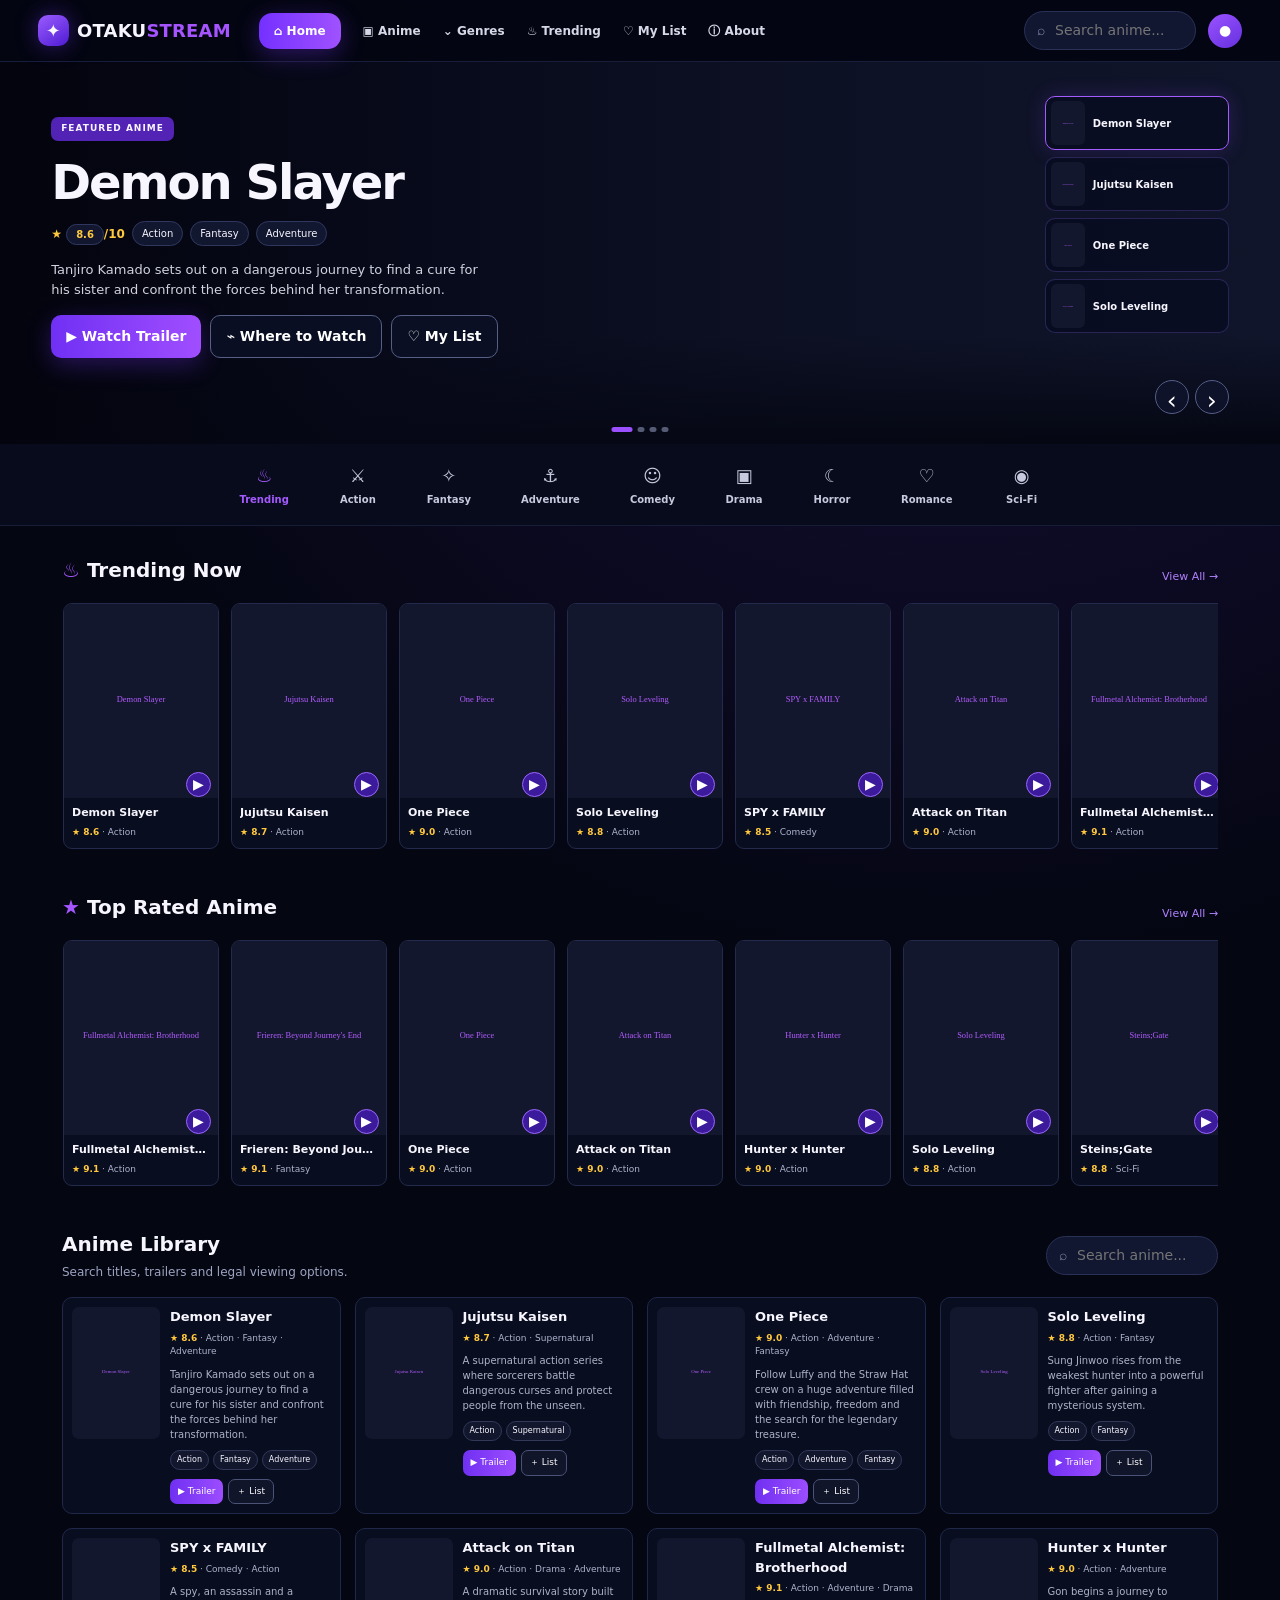
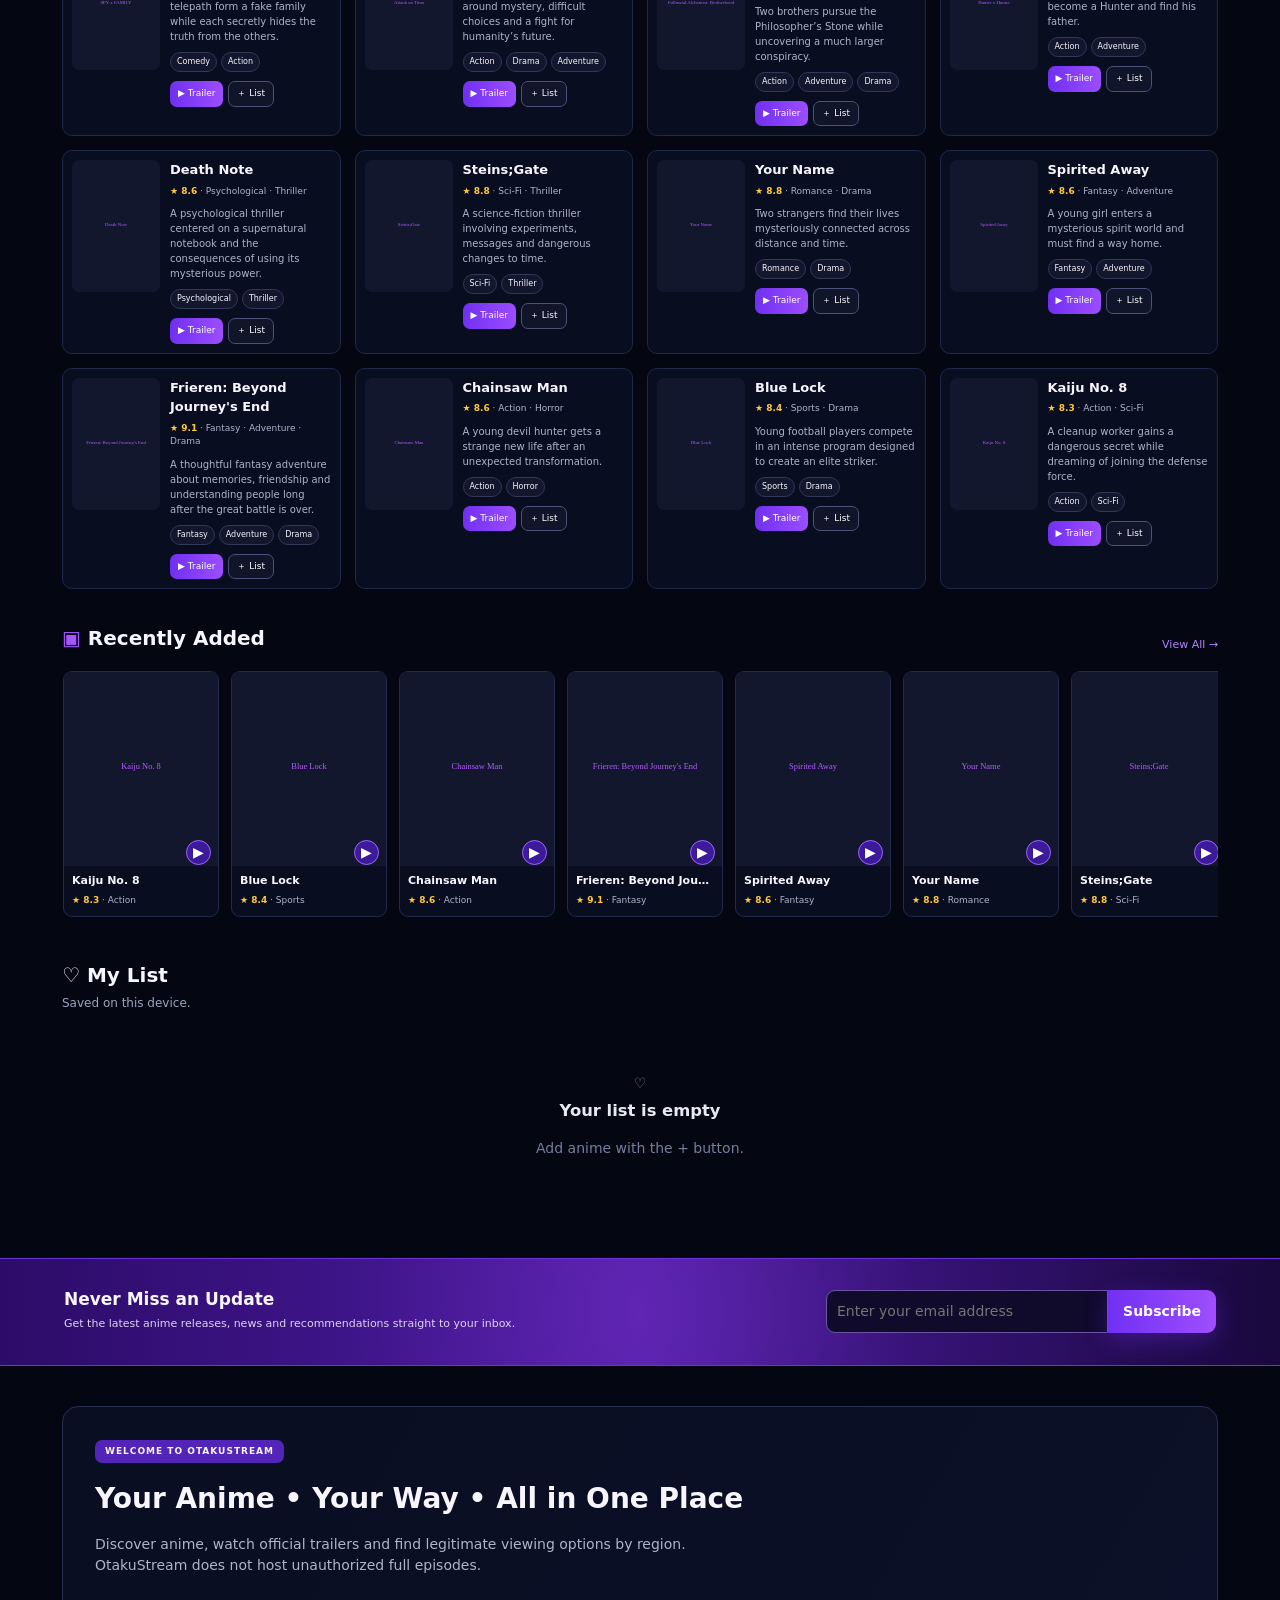
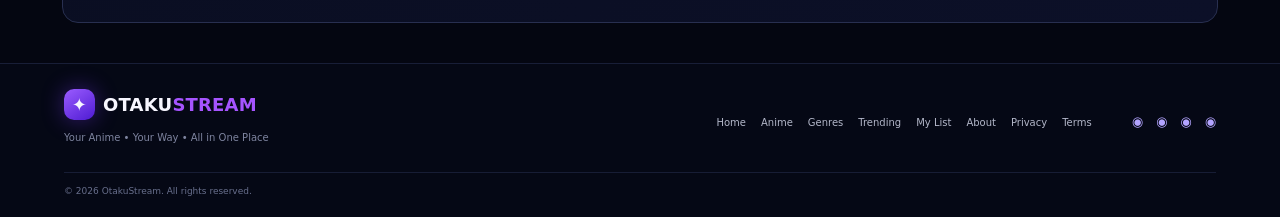
==== commit 0673a0e6: "Add files via upload" ====
--- a/index.html
+++ b/index.html
@@ -1,68 +1,137 @@
-<!DOCTYPE html>
+<!doctype html>
 <html lang="en">
 <head>
-<meta charset="UTF-8">
-<meta name="viewport" content="width=device-width,initial-scale=1">
-<title>OtakuStream — Anime Discovery</title>
-<meta name="description" content="Discover anime, watch official trailers and find legitimate streaming options by region.">
-<meta name="theme-color" content="#080817">
-<link rel="preconnect" href="https://graphql.anilist.co">
-<link rel="stylesheet" href="style.css">
+  <meta charset="utf-8">
+  <meta name="viewport" content="width=device-width,initial-scale=1,viewport-fit=cover">
+  <title>OtakuStream — Your Anime, Your Way</title>
+  <meta name="description" content="OtakuStream anime discovery, official trailers and legal viewing options.">
+  <meta name="theme-color" content="#050713">
+  <link rel="preconnect" href="https://graphql.anilist.co">
+  <link rel="preconnect" href="https://www.youtube-nocookie.com">
+  <link rel="stylesheet" href="style.css">
 </head>
 <body>
-<header class="site-header">
-  <a class="brand" href="#home"><span class="brand-mark">✦</span> OTAKU<span>STREAM</span></a>
-  <nav id="nav" class="nav">
-    <a class="active" href="#home">⌂ Home</a><a href="#browse">▣ Anime</a><a href="#genres">⌄ Genres</a><a href="#trending">♨ Trending</a><a href="#watchlist">♡ My List</a><a href="#about">ⓘ About</a>
+<header class="topbar">
+  <a class="brand" href="#home" aria-label="OtakuStream home">
+    <span class="brand-mark">✦</span><span>OTAKU<span>STREAM</span></span>
+  </a>
+  <nav class="main-nav" id="mainNav">
+    <a class="active" href="#home">⌂ <span>Home</span></a>
+    <a href="#browse">▣ <span>Anime</span></a>
+    <a href="#genres">⌄ <span>Genres</span></a>
+    <a href="#trending">♨ <span>Trending</span></a>
+    <a href="#watchlist">♡ <span>My List</span></a>
+    <a href="#about">ⓘ <span>About</span></a>
   </nav>
-  <div class="header-tools"><label class="top-search"><span>⌕</span><input id="topSearch" placeholder="Search anime..." aria-label="Search anime"></label><button id="menu" class="menu" aria-label="Open menu">☰</button></div>
+  <div class="top-actions">
+    <label class="top-search">⌕<input id="topSearch" placeholder="Search anime..." autocomplete="off"></label>
+    <button class="avatar" id="menuBtn" aria-label="Menu">●</button>
+  </div>
 </header>
 
-<main>
-<section id="home" class="hero">
-  <div class="hero-bg" id="heroBg"></div>
-  <div class="hero-copy">
-    <div class="eyebrow">FEATURED ANIME</div>
-    <h1 id="heroTitle">Demon Slayer</h1>
-    <div class="hero-meta"><span>★ 8.6/10</span><span>Action</span><span>Fantasy</span><span>Adventure</span></div>
-    <p id="heroDesc">Discover a visually striking action-fantasy journey, then watch an official trailer and find a legitimate service for your region.</p>
-    <div class="hero-actions"><button class="btn primary" onclick="openInfo(1)">▶ Watch Trailer</button><button class="btn ghost" onclick="openInfo(1)">⌁ Where to Watch</button><button class="btn ghost" onclick="toggle(1)">♡ My List</button></div>
-  </div>
-  <div class="hero-side" id="heroSide"></div>
-</section>
+<main id="home">
+  <section class="hero">
+    <div class="hero-bg" id="heroBg"></div>
+    <div class="hero-shade"></div>
+    <div class="hero-copy">
+      <span class="eyebrow">FEATURED ANIME</span>
+      <h1 id="heroTitle">Demon Slayer</h1>
+      <div class="hero-meta">
+        <strong>★ <span id="heroScore">8.6</span>/10</strong>
+        <span id="heroGenre1">Action</span><span id="heroGenre2">Fantasy</span><span id="heroGenre3">Adventure</span>
+      </div>
+      <p id="heroDesc">Discover a world of action, adventure and unforgettable characters.</p>
+      <div class="hero-actions">
+        <button class="btn primary" id="heroTrailer">▶ Watch Trailer</button>
+        <button class="btn ghost" id="heroWatch">⌁ Where to Watch</button>
+        <button class="btn ghost" id="heroList">♡ My List</button>
+      </div>
+    </div>
+    <div class="hero-picks" id="heroPicks"></div>
+    <div class="hero-controls">
+      <button id="prevHero">‹</button><button id="nextHero">›</button>
+    </div>
+    <div class="hero-dots" id="heroDots"></div>
+  </section>
 
-<section id="genres" class="genre-strip"><button class="genre active" data-filter="All">♨<span>Trending</span></button><button class="genre" data-filter="Action">⚔<span>Action</span></button><button class="genre" data-filter="Fantasy">✧<span>Fantasy</span></button><button class="genre" data-filter="Adventure">⚓<span>Adventure</span></button><button class="genre" data-filter="Comedy">☺<span>Comedy</span></button><button class="genre" data-filter="Drama">▣<span>Drama</span></button><button class="genre" data-filter="Horror">☾<span>Horror</span></button><button class="genre" data-filter="Sci-Fi">◉<span>Sci-Fi</span></button></section>
+  <section class="genre-strip" id="genres">
+    <button class="genre active" data-filter="All"><b>♨</b><span>Trending</span></button>
+    <button class="genre" data-filter="Action"><b>⚔</b><span>Action</span></button>
+    <button class="genre" data-filter="Fantasy"><b>✧</b><span>Fantasy</span></button>
+    <button class="genre" data-filter="Adventure"><b>⚓</b><span>Adventure</span></button>
+    <button class="genre" data-filter="Comedy"><b>☺</b><span>Comedy</span></button>
+    <button class="genre" data-filter="Drama"><b>▣</b><span>Drama</span></button>
+    <button class="genre" data-filter="Horror"><b>☾</b><span>Horror</span></button>
+    <button class="genre" data-filter="Romance"><b>♡</b><span>Romance</span></button>
+    <button class="genre" data-filter="Sci-Fi"><b>◉</b><span>Sci-Fi</span></button>
+  </section>
 
-<section id="trending" class="section">
-  <div class="section-head"><div><div class="eyebrow">HOT RIGHT NOW</div><h2>Trending Now</h2></div><a class="text-link" href="#browse">View All →</a></div>
-  <div id="trendingGrid" class="poster-grid"></div>
-</section>
+  <section class="content-section" id="trending">
+    <div class="section-heading"><h2><i>♨</i> Trending Now</h2><a href="#browse">View All →</a></div>
+    <div class="poster-row" id="trendingRow"></div>
+  </section>
 
-<section class="section compact-section">
-  <div class="section-head"><div><div class="eyebrow">HIGHLY RATED</div><h2>Top Rated Anime</h2></div><a class="text-link" href="#browse">View All →</a></div>
-  <div id="topGrid" class="poster-grid"></div>
-</section>
+  <section class="content-section">
+    <div class="section-heading"><h2><i>★</i> Top Rated Anime</h2><a href="#browse">View All →</a></div>
+    <div class="poster-row" id="topRow"></div>
+  </section>
 
-<section id="browse" class="section browse">
-  <div class="section-head browse-head"><div><div class="eyebrow">EXPLORE</div><h2>Anime Library</h2><p>Search, filter and open any title to watch its trailer.</p></div><label class="search-box"><span>⌕</span><input id="search" placeholder="Search anime..." aria-label="Search anime"></label></div>
-  <div id="grid" class="card-grid"></div>
-</section>
+  <section class="content-section" id="browse">
+    <div class="section-heading browse-heading">
+      <div><h2>Anime Library</h2><p>Search titles, trailers and legal viewing options.</p></div>
+      <label class="library-search">⌕<input id="search" placeholder="Search anime..."></label>
+    </div>
+    <div class="library-grid" id="libraryGrid"></div>
+  </section>
 
-<section class="section compact-section">
-  <div class="section-head"><div><div class="eyebrow">JUST ADDED</div><h2>Recently Added</h2></div></div>
-  <div id="recentGrid" class="poster-grid"></div>
-</section>
+  <section class="content-section">
+    <div class="section-heading"><h2><i>▣</i> Recently Added</h2><a href="#browse">View All →</a></div>
+    <div class="poster-row" id="recentRow"></div>
+  </section>
 
-<section id="watchlist" class="section dark-section"><div class="section-head"><div><div class="eyebrow">YOUR COLLECTION</div><h2>My List</h2><p>Saved on this device.</p></div></div><div id="saved" class="card-grid"></div><div id="none" class="empty"><div>♡</div><h3>Your list is empty</h3><p>Tap “+ List” on an anime you want to remember.</p><a class="btn ghost" href="#browse">Browse Anime</a></div></section>
+  <section class="content-section" id="watchlist">
+    <div class="section-heading"><div><h2>♡ My List</h2><p>Saved on this device.</p></div></div>
+    <div class="library-grid" id="savedGrid"></div>
+    <div class="empty" id="emptyList">♡<h3>Your list is empty</h3><p>Add anime with the + button.</p></div>
+  </section>
 
-<section class="newsletter"><div><h2>Never Miss an Update</h2><p>Get anime recommendations and new-title updates.</p></div><form onsubmit="event.preventDefault();this.querySelector('button').textContent='Subscribed ✓'"><input type="email" required placeholder="Enter your email address"><button class="btn primary">Subscribe</button></form></section>
+  <section class="newsletter">
+    <div class="newsletter-art"></div>
+    <div class="newsletter-copy"><h2>Never Miss an Update</h2><p>Get the latest anime releases, news and recommendations straight to your inbox.</p></div>
+    <form id="newsletter"><input type="email" required placeholder="Enter your email address"><button class="btn primary">Subscribe</button></form>
+  </section>
 
-<section id="about" class="about"><div class="about-card"><div class="eyebrow">WELCOME TO OTAKUSTREAM</div><h2>Your next anime obsession starts here.</h2><p>OtakuStream is a discovery hub. Trailers are played from official YouTube-hosted videos when available, while streaming buttons send visitors to legitimate services or a region-aware availability search.</p><a class="btn primary" href="#browse">Explore the Library →</a></div></section>
+  <section class="about" id="about">
+    <div class="about-card">
+      <span class="eyebrow">WELCOME TO OTAKUSTREAM</span>
+      <h2>Your Anime • Your Way • All in One Place</h2>
+      <p>Discover anime, watch official trailers and find legitimate viewing options by region. OtakuStream does not host unauthorized full episodes.</p>
+    </div>
+  </section>
 </main>
 
-<footer><div class="footer-top"><div><a class="brand" href="#home"><span class="brand-mark">✦</span> OTAKU<span>STREAM</span></a><p>Your Anime • Your Way • All in One Place</p></div><div class="footer-links"><a href="#home">Home</a><a href="#browse">Anime</a><a href="#genres">Genres</a><a href="#trending">Trending</a><a href="#watchlist">My List</a><a href="#about">About</a><a href="privacy.html">Privacy</a><a href="terms.html">Terms</a></div></div><div class="footer-bottom"><span>© 2026 OtakuStream</span><span>Discovery website — no copyrighted episodes hosted.</span></div></footer>
+<footer>
+  <div class="footer-inner">
+    <div class="footer-brand">
+      <a class="brand" href="#home"><span class="brand-mark">✦</span><span>OTAKU<span>STREAM</span></span></a>
+      <p>Your Anime • Your Way • All in One Place</p>
+    </div>
+    <div class="footer-links">
+      <a href="#home">Home</a><a href="#browse">Anime</a><a href="#genres">Genres</a><a href="#trending">Trending</a><a href="#watchlist">My List</a><a href="#about">About</a><a href="privacy.html">Privacy</a><a href="terms.html">Terms</a>
+    </div>
+    <div class="socials">◉　◉　◉　◉</div>
+  </div>
+  <div class="copyright">© 2026 OtakuStream. All rights reserved.</div>
+</footer>
 
-<div id="modal" class="modal" aria-hidden="true"><div class="modal-box"><button id="close" class="close" aria-label="Close">×</button><div id="modalContent"></div></div></div>
+<div class="modal" id="modal" aria-hidden="true">
+  <div class="modal-backdrop" data-close></div>
+  <div class="modal-card">
+    <button class="modal-close" data-close>×</button>
+    <div id="modalBody"></div>
+  </div>
+</div>
+
 <script src="script.js"></script>
 </body>
-</html>
+</html>
--- a/style.css
+++ b/style.css
@@ -1,2 +1,81 @@
-*{box-sizing:border-box}html{scroll-behavior:smooth}:root{--bg:#05060c;--panel:#0f1120;--panel2:#15162a;--line:#292b43;--text:#f8f7ff;--muted:#a5a6b8;--purple:#8d45ff;--purple2:#bd88ff;--cyan:#5ecbff}body{margin:0;background:var(--bg);color:var(--text);font:14px/1.55 Inter,system-ui,-apple-system,BlinkMacSystemFont,"Segoe UI",Arial,sans-serif}button,input{font:inherit}button{color:inherit}a{color:inherit}.site-header{height:62px;position:sticky;top:0;z-index:50;display:flex;align-items:center;gap:28px;padding:0 4%;background:#070813e8;backdrop-filter:blur(18px);border-bottom:1px solid #202238}.brand{font-weight:1000;font-size:19px;letter-spacing:.8px;text-decoration:none;white-space:nowrap}.brand span:last-child{color:var(--purple2)}.brand-mark{display:inline-grid;place-items:center;width:30px;height:30px;margin-right:7px;border-radius:9px;background:linear-gradient(135deg,#b77aff,#5522cc);color:#fff}.nav{display:flex;gap:24px;flex:1;justify-content:center}.nav a{color:#c7c7d4;text-decoration:none;font-weight:650;font-size:12px}.nav a:hover,.nav a.active{color:#fff}.header-tools{display:flex;align-items:center;gap:10px}.top-search{display:flex;align-items:center;gap:8px;width:160px;height:36px;padding:0 12px;background:#111326;border:1px solid #30334f;border-radius:20px}.top-search span{color:#9b9db2;font-size:20px}.top-search input{width:100%;border:0;outline:0;background:transparent;color:#fff;font-size:11px}.menu{display:none;background:none;border:0;font-size:25px}.hero{min-height:430px;position:relative;overflow:hidden;display:flex;align-items:center;padding:58px 7%;border-bottom:1px solid #25273b}.hero-bg{position:absolute;inset:0;background-position:center;background-size:cover;filter:saturate(1.1)}.hero:after{content:"";position:absolute;inset:0;background:linear-gradient(0deg,#05060c 0%,transparent 45%)}.hero-copy,.hero-side{position:relative;z-index:2}.hero-copy{max-width:600px}.eyebrow{color:var(--purple2);font-weight:900;letter-spacing:2px;font-size:10px}.hero h1{font-size:clamp(42px,6vw,74px);line-height:.95;margin:12px 0}.hero-meta{display:flex;gap:8px;flex-wrap:wrap}.hero-meta span{background:#17192cdd;border:1px solid #3a3d5c;padding:5px 10px;border-radius:20px;color:#e7e6f2;font-size:11px}.hero-meta span:first-child{color:#ffd43d}.hero p{max-width:540px;color:#c5c6d0;font-size:14px}.hero-actions{display:flex;gap:9px;flex-wrap:wrap;margin-top:20px}.btn{display:inline-flex;align-items:center;justify-content:center;gap:8px;padding:11px 17px;border-radius:10px;text-decoration:none;border:1px solid var(--line);cursor:pointer;font-weight:750}.btn.primary{background:linear-gradient(135deg,#a25cff,#7430ed);border-color:#9b57ff}.btn.ghost{background:#101222c9}.hero-side{margin-left:auto;width:260px;display:grid;gap:9px}.hero-side:before{content:""}.hero-side .side-card{display:flex;align-items:center;gap:10px;padding:10px;border:1px solid #44466b;background:#0c0e1edb;border-radius:13px}.side-card img{width:58px;height:68px;object-fit:cover;border-radius:8px}.side-card b{font-size:12px}.side-card small{display:block;color:#9294a9}.genre-strip{display:flex;justify-content:center;gap:28px;padding:18px 4%;background:#080a13;border-bottom:1px solid #23253a}.genre{background:none;border:0;color:#b6b7c8;cursor:pointer;display:grid;gap:3px;place-items:center;min-width:58px}.genre:first-line{font-size:18px}.genre span{font-size:11px}.genre.active,.genre:hover{color:#b67cff}.genre.active:after{content:"";width:70px;height:2px;background:#a258ff;margin-top:5px}.section{padding:48px 7%}.compact-section{padding-top:30px}.section-head{display:flex;align-items:end;justify-content:space-between;gap:20px;margin-bottom:20px}.section-head h2{font-size:28px;line-height:1.05;margin:4px 0}.section-head p{margin:0;color:#8f91a4}.text-link{color:#b77aff;text-decoration:none;font-weight:750}.poster-grid{display:grid;grid-template-columns:repeat(6,1fr);gap:13px}.mini-poster{position:relative;min-width:0;border:1px solid #292c46;border-radius:12px;background:#0c0e18;padding:0;overflow:hidden;text-align:left;cursor:pointer;transition:.2s}.mini-poster:hover{transform:translateY(-4px);border-color:#7752aa;box-shadow:0 18px 45px #0008}.mini-poster .poster{height:235px;border-radius:0;border:0}.mini-poster .poster-copy{display:none}.mini-poster .row-title,.mini-poster .row-score,.mini-poster .trailer-pill{display:block;padding-left:10px}.mini-poster .row-title{font-weight:750;font-size:12px;margin-top:8px;white-space:nowrap;overflow:hidden;text-overflow:ellipsis}.mini-poster .row-score{font-size:10px;color:#ffd84a;padding-top:3px}.trailer-pill{margin:8px 10px 10px!important;padding:5px 8px!important;border-radius:7px;background:#853eff;color:#fff;text-align:center;font-size:10px!important}.poster{height:260px;position:relative;overflow:hidden;background:linear-gradient(145deg,#3a1d65,#0b1021)}.poster img{position:absolute;inset:0;width:100%;height:100%;object-fit:cover}.image-shade{position:absolute;inset:0;background:linear-gradient(0deg,#05060ceb 0%,#05060c15 58%,#00000022 100%)}.poster .rank,.poster .score{position:absolute;top:9px;z-index:2;background:#08080dcc;border:1px solid #ffffff1f;padding:4px 7px;border-radius:7px;font-size:9px}.poster .rank{left:9px}.poster .score{right:9px;color:#ffd84a}.poster-copy{position:absolute;left:10px;right:10px;bottom:10px;z-index:2}.tag{font-size:8px;letter-spacing:1.5px;color:#d8c4ff;font-weight:900}.card-grid{display:grid;grid-template-columns:repeat(4,1fr);gap:16px}.card{background:var(--panel);border:1px solid #292c43;border-radius:14px;overflow:hidden;transition:.2s}.card:hover{transform:translateY(-3px);border-color:#51446d}.body{padding:13px}.body h3{margin:0 0 2px;font-size:17px}.meta{color:#9193a8;font-size:10px}.body p{color:#aeb0bf;font-size:11px;min-height:48px}.actions{display:flex;gap:7px}.mini{padding:8px 10px;border-radius:8px;background:#171927;border:1px solid #363950;cursor:pointer;font-size:10px}.mini.primary{background:#8c42ff;border-color:#9a58ff}.browse{background:#080a11}.search-box{width:min(340px,100%);display:flex;align-items:center;gap:8px;background:#111326;border:1px solid #343750;border-radius:10px;padding:0 12px}.search-box span{font-size:22px;color:#9294a7}.search-box input{width:100%;padding:11px 0;background:transparent;border:0;outline:0;color:#fff}.dark-section{background:#090b14}.empty{text-align:center;border:1px dashed #30344c;border-radius:15px;padding:35px;color:#8f91a2}.empty h3{color:#fff}.newsletter{display:flex;align-items:center;justify-content:space-between;gap:25px;padding:32px 7%;background:radial-gradient(circle at 30% 50%,#7624d966,transparent 40%),linear-gradient(90deg,#31115c,#5e1ac0 50%,#29114c)}.newsletter h2{margin:0;font-size:25px}.newsletter p{margin:3px 0;color:#d2cce1}.newsletter form{display:flex;gap:8px}.newsletter input{width:280px;padding:11px 13px;border-radius:9px;border:1px solid #7254a3;background:#130d29;color:#fff;outline:0}.about{padding:65px 7%;background:#080912}.about-card{max-width:820px;margin:auto;text-align:center;border:1px solid #3a2d52;border-radius:20px;padding:45px 25px;background:linear-gradient(145deg,#131326,#0d0e19)}.about h2{font-size:38px;margin:8px 0}.about p{max-width:650px;margin:0 auto 20px;color:#aaacbc}footer{padding:32px 7%;border-top:1px solid #24263a;color:#8f91a2}.footer-top{display:flex;justify-content:space-between;gap:30px}.footer-top p{font-size:11px}.footer-links{display:flex;gap:15px;flex-wrap:wrap}.footer-links a{font-size:11px;text-decoration:none;color:#aeb0bf}.footer-bottom{display:flex;justify-content:space-between;border-top:1px solid #222438;margin-top:20px;padding-top:16px;font-size:9px}.modal{display:none;position:fixed;inset:0;background:#000d;z-index:80;place-items:center;padding:16px}.modal.show{display:grid}.modal-box{width:min(980px,100%);max-height:92vh;overflow:auto;background:#0d0f1c;border:1px solid #3a3d59;border-radius:17px;padding:22px;position:relative;box-shadow:0 30px 100px #000}.close{position:absolute;right:10px;top:6px;background:none;border:0;color:#fff;font-size:28px;cursor:pointer}.modal-box h2{font-size:28px;margin:4px 0}.modal-box p{color:#b5b6c4}.preview-layout{display:grid;grid-template-columns:1.5fr .7fr;gap:18px}.video-wrap{position:relative;padding-top:56.25%;background:#000;border-radius:12px;overflow:hidden;margin-top:12px}.video-wrap iframe{position:absolute;inset:0;width:100%;height:100%;border:0}.watch-panel{border:1px solid #2c2f47;background:#121426;border-radius:13px;padding:15px;height:max-content}.watch-panel h3{margin-top:0}.region-label{display:block;color:#aeb0bf;font-size:11px}.region-label select{width:100%;margin-top:6px;padding:9px;border-radius:8px;border:1px solid #343750;background:#0c0e18;color:#fff}.full{width:100%;margin:6px 0}.provider-grid{display:grid;gap:7px;margin:9px 0}.watch-link{padding:9px;border:1px solid #363950;border-radius:8px;text-decoration:none;font-size:11px;background:#0d0f1b}.watch-link:hover{border-color:#8051b8}.watch-panel small{display:block;color:#777b8d;font-size:9px}.video-fallback{padding:60px 15px;text-align:center;background:#080910;border-radius:12px;margin-top:12px}.video-fallback>div{font-size:45px;color:#9c59ff}
-@media(max-width:1000px){.poster-grid{grid-template-columns:repeat(3,1fr)}.nav{gap:13px}.hero-side{width:230px}.card-grid{grid-template-columns:repeat(3,1fr)}}@media(max-width:760px){.site-header{height:62px;padding:0 4%}.nav{display:none;position:absolute;top:62px;left:0;right:0;background:#090b14;border-bottom:1px solid #2b2e45;padding:10px 5%;flex-direction:column;gap:0}.nav.open{display:flex}.nav a{padding:11px 0;border-bottom:1px solid #1f2235}.top-search{width:135px}.menu{display:block}.hero{padding:45px 5%;min-height:510px}.hero-side{display:none}.genre-strip{overflow:auto;justify-content:flex-start;gap:18px;padding-left:5%}.section{padding:42px 5%}.poster-grid{grid-template-columns:repeat(2,1fr)}.card-grid{grid-template-columns:repeat(2,1fr)}.newsletter{flex-direction:column;align-items:stretch;padding:30px 5%}.newsletter form{width:100%}.newsletter input{width:100%}.preview-layout{grid-template-columns:1fr}.footer-top,.footer-bottom{flex-direction:column}}@media(max-width:480px){.brand{font-size:16px}.top-search{display:none}.poster-grid,.card-grid{grid-template-columns:1fr}.poster{height:330px}.hero h1{font-size:50px}.newsletter form{flex-direction:column}}
+:root{
+  --bg:#040611;--bg2:#070a18;--panel:#0b1023;--panel2:#0d1430;
+  --line:#20284a;--purple:#7a36ff;--purple2:#a353ff;--text:#f7f6ff;
+  --muted:#9da4c2;--gold:#ffc83d;
+}
+*{box-sizing:border-box}
+html{scroll-behavior:smooth}
+body{margin:0;background:radial-gradient(circle at 75% 0,#19103d 0,transparent 28%),var(--bg);color:var(--text);font:14px/1.5 Inter,system-ui,-apple-system,Segoe UI,sans-serif}
+a{color:inherit;text-decoration:none}button,input{font:inherit}
+.topbar{height:62px;position:sticky;top:0;z-index:50;display:flex;align-items:center;gap:28px;padding:0 38px;background:rgba(4,6,17,.95);backdrop-filter:blur(16px);border-bottom:1px solid #181e39}
+.brand{display:flex;align-items:center;gap:8px;white-space:nowrap;font-size:18px;font-weight:900;letter-spacing:.2px}
+.brand>span:last-child>span{color:#a654ff}
+.brand-mark{display:grid;place-items:center;width:31px;height:31px;border-radius:10px;background:linear-gradient(145deg,#9b5cff,#4e1bd2);box-shadow:0 0 22px #7b35ff66}
+.main-nav{display:flex;align-items:center;gap:22px;flex:1}
+.main-nav a{font-size:12px;font-weight:700;color:#d6d8e8}
+.main-nav a.active{padding:9px 15px;border-radius:13px;background:linear-gradient(90deg,#7430ff,#a052ff);box-shadow:0 6px 24px #7b35ff55;color:white}
+.top-actions{display:flex;align-items:center;gap:12px}
+.top-search,.library-search{display:flex;align-items:center;gap:8px;border:1px solid #2a3156;background:#111631;border-radius:24px;padding:7px 12px;color:#8389a8}
+.top-search input,.library-search input{width:130px;border:0;outline:0;background:transparent;color:white}
+.avatar{width:34px;height:34px;border:0;border-radius:50%;background:linear-gradient(145deg,#9a52ff,#6630df);color:white}
+.hero{height:382px;position:relative;overflow:hidden}
+.hero-bg{position:absolute;inset:0;background-size:cover;background-position:center 25%;transition:.3s}
+.hero-shade{position:absolute;inset:0;background:linear-gradient(90deg,#03040d 0%,#060817e8 28%,#07091770 63%,#05071420 100%),linear-gradient(0deg,#040611 0%,transparent 28%)}
+.hero-copy{position:absolute;left:4%;top:54px;max-width:500px;z-index:2}
+.eyebrow{display:inline-block;font-size:9px;font-weight:900;letter-spacing:1px;background:#5d27cddf;border-radius:7px;padding:5px 10px}
+.hero h1{font-size:48px;line-height:.95;margin:19px 0 16px;letter-spacing:-2px}
+.hero-meta{display:flex;gap:7px;align-items:center;flex-wrap:wrap}
+.hero-meta strong{color:var(--gold);font-size:12px}
+.hero-meta span{padding:4px 9px;border-radius:14px;background:#141a35d9;border:1px solid #30375e;font-size:10px}
+.hero-copy p{color:#d0d3df;max-width:430px;margin:14px 0 16px;font-size:13px}
+.hero-actions{display:flex;gap:9px;flex-wrap:wrap}
+.btn{border:0;border-radius:10px;padding:10px 15px;color:white;cursor:pointer;font-weight:800}
+.btn.primary{background:linear-gradient(90deg,#7030f3,#a04eff);box-shadow:0 7px 24px #7b35ff4d}
+.btn.ghost{background:#0b1025d6;border:1px solid #565f86}
+.hero-picks{position:absolute;right:4%;top:34px;width:184px;display:grid;gap:7px;z-index:3}
+.hero-pick{height:54px;display:flex;align-items:center;gap:8px;padding:5px;border:1px solid #5e4aa866;background:#080c20d9;border-radius:10px;cursor:pointer}
+.hero-pick.active{border-color:#a45cff;box-shadow:0 0 20px #8b45ff33}
+.hero-pick img{width:34px;height:44px;object-fit:cover;border-radius:6px}
+.hero-pick span{font-size:10px;font-weight:800}
+.hero-controls{position:absolute;right:4%;bottom:30px;display:flex;gap:6px;z-index:4}
+.hero-controls button{width:34px;height:34px;border-radius:50%;border:1px solid #555d85;background:#10152dcc;color:#fff;font-size:25px}
+.hero-dots{position:absolute;bottom:12px;left:50%;transform:translateX(-50%);display:flex;gap:5px;z-index:5}
+.hero-dot{width:7px;height:5px;border-radius:5px;background:#555a75}.hero-dot.active{width:21px;background:#9b50ff}
+.genre-strip{height:82px;display:flex;align-items:center;justify-content:center;gap:38px;background:#080b1b;border-bottom:1px solid #171d36;overflow-x:auto}
+.genre{min-width:50px;border:0;background:none;color:#c7cade;display:grid;place-items:center;gap:3px;cursor:pointer;font-weight:800}
+.genre b{font-size:18px;font-weight:700}.genre span{font-size:10px}.genre.active,.genre:hover{color:#a55aff}
+.content-section{max-width:1200px;margin:auto;padding:29px 22px 5px}
+.section-heading{display:flex;justify-content:space-between;align-items:end;margin-bottom:16px}
+.section-heading h2{font-size:20px;margin:0}.section-heading h2 i{color:#a456ff;font-style:normal}
+.section-heading>a{color:#b181ff;font-size:11px}.section-heading p{margin:4px 0 0;color:var(--muted);font-size:12px}
+.browse-heading{align-items:center}
+.poster-row{display:grid;grid-auto-flow:column;grid-auto-columns:156px;gap:12px;overflow-x:auto;padding:2px 1px 9px;scrollbar-width:thin}
+.poster-row::-webkit-scrollbar{height:4px}.poster-row::-webkit-scrollbar-thumb{background:#2a3154;border-radius:5px}
+.poster-card{background:#090d20;border:1px solid #232a4b;border-radius:9px;overflow:hidden;cursor:pointer;transition:.2s;position:relative}
+.poster-card:hover{transform:translateY(-4px);border-color:#8f52ff}
+.poster-card img{display:block;width:100%;height:194px;object-fit:cover;background:#15192e}
+.poster-body{padding:7px 8px 9px}.poster-title{font-size:11px;font-weight:900;white-space:nowrap;overflow:hidden;text-overflow:ellipsis}
+.poster-meta{font-size:9px;color:#aeb4cd;margin-top:4px}.poster-meta strong{color:var(--gold)}
+.play-mini{position:absolute;right:7px;bottom:51px;width:25px;height:25px;border-radius:50%;border:1px solid #9d65ff;background:#3f1ca7e8;color:white}
+.library-grid{display:grid;grid-template-columns:repeat(4,1fr);gap:14px}
+.library-card{display:flex;gap:10px;background:#090d20;border:1px solid #20284a;border-radius:10px;padding:9px;min-height:190px}
+.library-card .cover{width:92px;height:132px;object-fit:cover;border-radius:7px}
+.library-card h3{font-size:13px;margin:0 0 5px}.library-card p{font-size:10px;color:#aeb3c8;margin:8px 0}
+.tile-meta{font-size:9px;color:#aeb4cd}.tile-score{color:var(--gold);font-weight:900}
+.tags{display:flex;gap:4px;flex-wrap:wrap}.tag{font-size:8px;border:1px solid #313858;background:#12172d;padding:3px 6px;border-radius:10px}
+.card-actions{display:flex;gap:5px;margin-top:9px}.small-btn{border:1px solid #4a5377;background:#10152a;color:white;border-radius:7px;padding:5px 8px;font-size:9px;cursor:pointer}.small-btn.primary{background:linear-gradient(90deg,#7030f1,#9c4dff);border:0}
+.empty{padding:45px;text-align:center;color:#777e9d}.empty h3{color:#e8e8f2;margin:5px}
+.newsletter{margin-top:35px;min-height:108px;display:flex;align-items:center;gap:30px;padding:20px 5%;position:relative;overflow:hidden;background:linear-gradient(90deg,#2c0c68,#4d1ba3,#19083d);border-top:1px solid #6d32d9;border-bottom:1px solid #6d32d9}
+.newsletter-art{position:absolute;inset:0;background:radial-gradient(circle at 50% 50%,#b154ff30,transparent 45%);pointer-events:none}
+.newsletter-copy{position:relative;z-index:1;flex:1}.newsletter h2{margin:0;font-size:17px}.newsletter p{margin:4px 0;color:#ddd3f1;font-size:11px}
+.newsletter form{position:relative;z-index:1;display:flex;min-width:390px}.newsletter input{flex:1;min-width:0;border:1px solid #6b55a0;background:#100a2b;color:white;border-radius:9px 0 0 9px;padding:10px}.newsletter button{border-radius:0 9px 9px 0}
+.about{max-width:1200px;margin:auto;padding:40px 22px}.about-card{padding:32px;border:1px solid #282f50;border-radius:16px;background:linear-gradient(120deg,#0a0e22,#0c1028)}
+.about-card h2{font-size:28px;margin:15px 0 8px}.about-card p{max-width:650px;color:#aeb4ca}
+footer{padding:25px 5% 18px;border-top:1px solid #181e37;background:#050815}.footer-inner{display:flex;align-items:center;gap:40px}.footer-brand{flex:1}.footer-brand p{font-size:10px;color:#7e849f}.footer-links{display:flex;gap:15px;flex-wrap:wrap;justify-content:center}.footer-links a{font-size:10px;color:#b3b7c9}.socials{font-size:13px;color:#b3a4ff}.copyright{border-top:1px solid #171d35;margin-top:17px;padding-top:12px;color:#686f8c;font-size:9px}
+.modal{display:none;position:fixed;inset:0;z-index:100}.modal.open{display:grid;place-items:center}.modal-backdrop{position:absolute;inset:0;background:#000b;backdrop-filter:blur(8px)}.modal-card{position:relative;width:min(900px,94vw);max-height:92vh;overflow:auto;background:#080c1c;border:1px solid #363e64;border-radius:16px;box-shadow:0 30px 90px #000;z-index:1}.modal-close{position:absolute;right:12px;top:10px;z-index:4;width:35px;height:35px;border:0;border-radius:50%;background:#171d34;color:#fff;font-size:24px}.modal-content{padding:22px}.modal-content h2{font-size:25px;margin:0 0 8px}.modal-video{aspect-ratio:16/9;background:#02030a}.modal-video iframe{width:100%;height:100%;border:0}.watch-options{display:flex;flex-wrap:wrap;gap:8px;margin-top:14px}.watch-options a{padding:8px 11px;border:1px solid #414a70;border-radius:8px;font-size:10px;background:#0e142b}.region-row{display:flex;align-items:center;gap:8px;margin-top:12px}.region-row select{background:#111630;color:white;border:1px solid #3c456b;border-radius:7px;padding:6px}
+@media(max-width:900px){.topbar{padding:0 18px;gap:14px}.main-nav{gap:11px}.main-nav a span{display:none}.main-nav a{font-size:15px}.main-nav a.active{padding:8px 11px}.hero{height:340px}.hero-copy{left:25px;top:45px;max-width:56%}.hero h1{font-size:39px}.hero-picks{right:20px;width:160px}.library-grid{grid-template-columns:repeat(2,1fr)}}
+@media(max-width:640px){
+  body{font-size:13px}.topbar{height:58px;padding:0 12px;gap:10px}.brand{font-size:14px}.brand-mark{width:26px;height:26px}.main-nav{display:none}.top-actions{margin-left:auto}.top-search{padding:6px 9px}.top-search input{width:90px}.avatar{display:none}
+  .hero{height:405px}.hero-bg{background-position:63% center}.hero-shade{background:linear-gradient(90deg,#03040d 0%,#050715cc 48%,#05071440 100%),linear-gradient(0deg,#040611 0%,transparent 45%)}
+  .hero-copy{left:20px;top:40px;max-width:70%}.hero h1{font-size:36px;margin:15px 0 11px}.hero-copy p{font-size:11px}.hero-picks{right:12px;top:35px;width:126px}.hero-pick{height:45px}.hero-pick img{height:35px;width:27px}.hero-pick span{font-size:8px}.hero-actions{gap:6px}.btn{padding:8px 10px;font-size:10px}.hero-controls{right:12px;bottom:32px}.genre-strip{justify-content:flex-start;gap:22px;padding:0 15px;height:72px}.genre{min-width:47px}.content-section{padding:24px 14px 2px}.section-heading h2{font-size:17px}.poster-row{grid-auto-columns:128px;gap:9px}.poster-card img{height:162px}.poster-body{padding:6px}.poster-title{font-size:9px}.poster-meta{font-size:8px}.play-mini{width:22px;height:22px;bottom:44px}.library-grid{grid-template-columns:1fr}.library-card{min-height:160px}.library-card .cover{width:82px;height:120px}.newsletter{display:block;padding:20px}.newsletter form{min-width:0;margin-top:12px}.about{padding:25px 14px}.about-card{padding:22px}.about-card h2{font-size:22px}.footer-inner{display:block}.footer-links{justify-content:flex-start;margin-top:15px}.socials{margin-top:15px}
+}
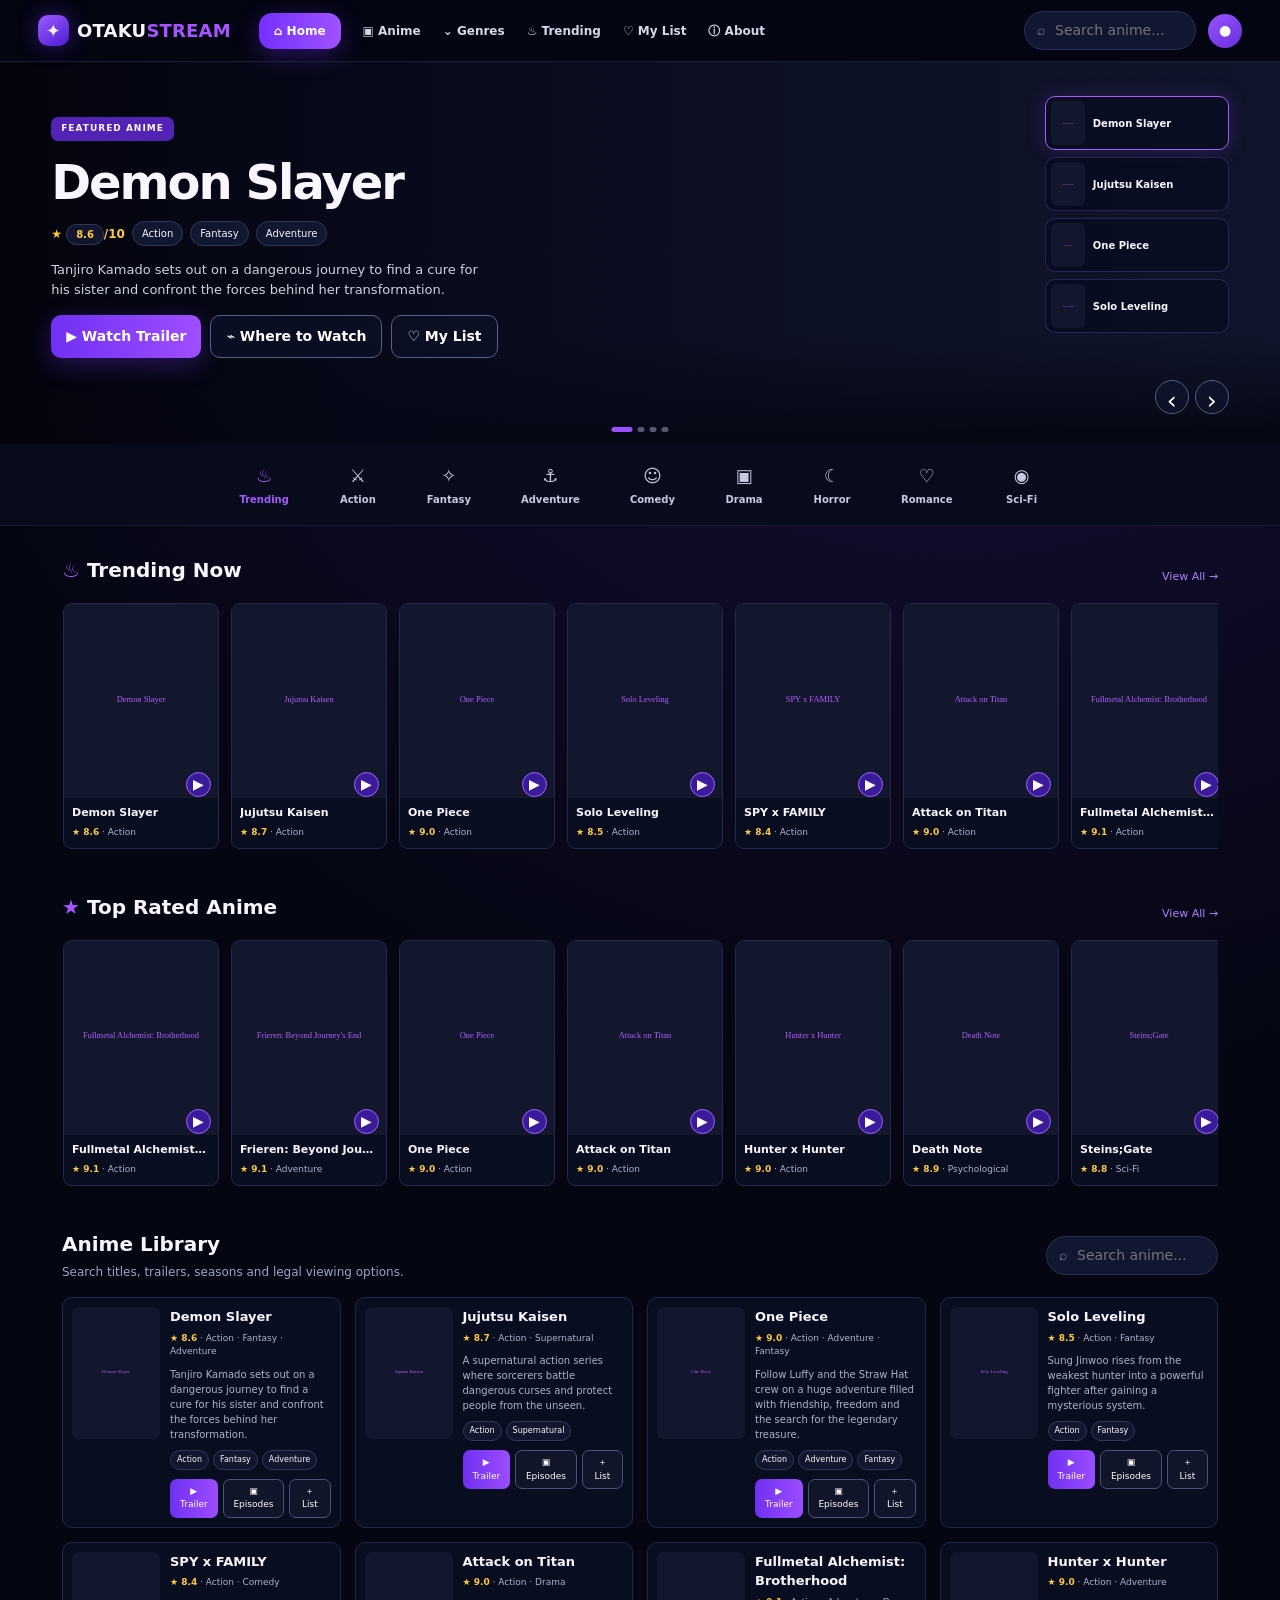
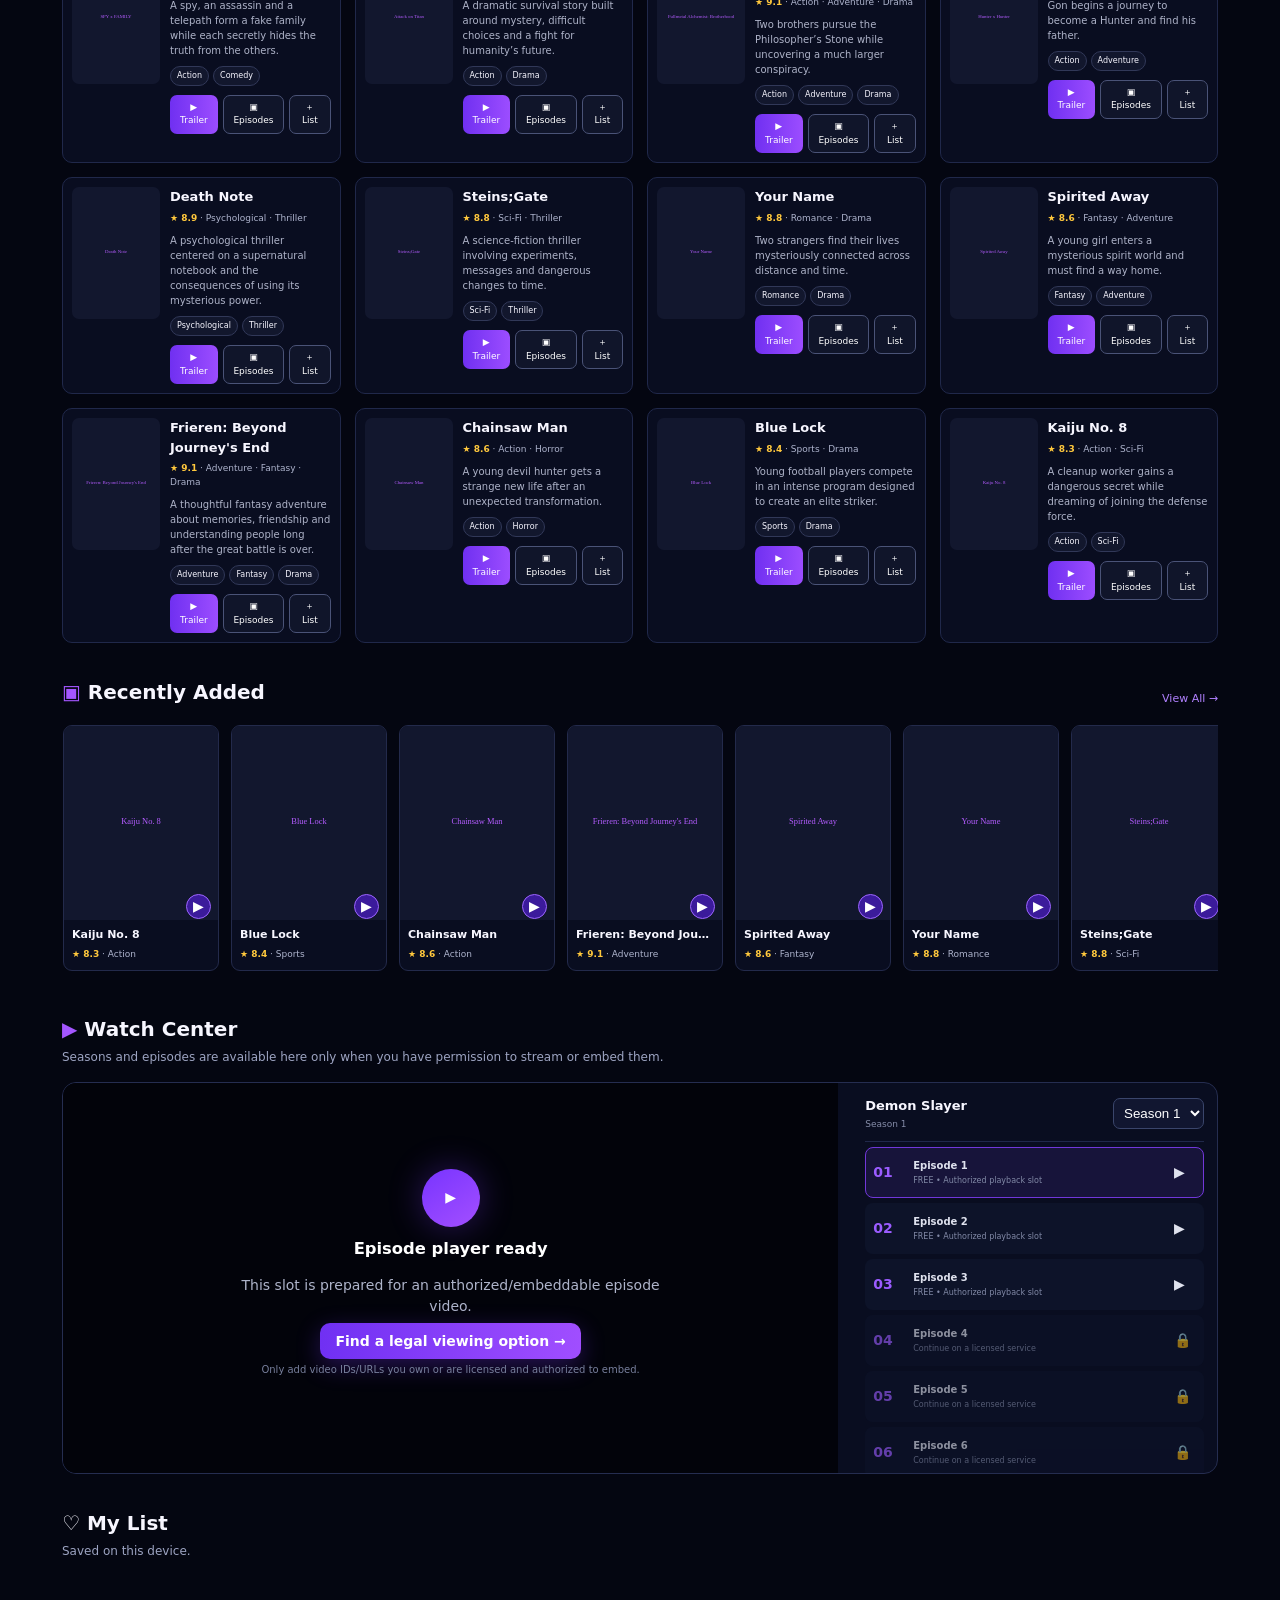
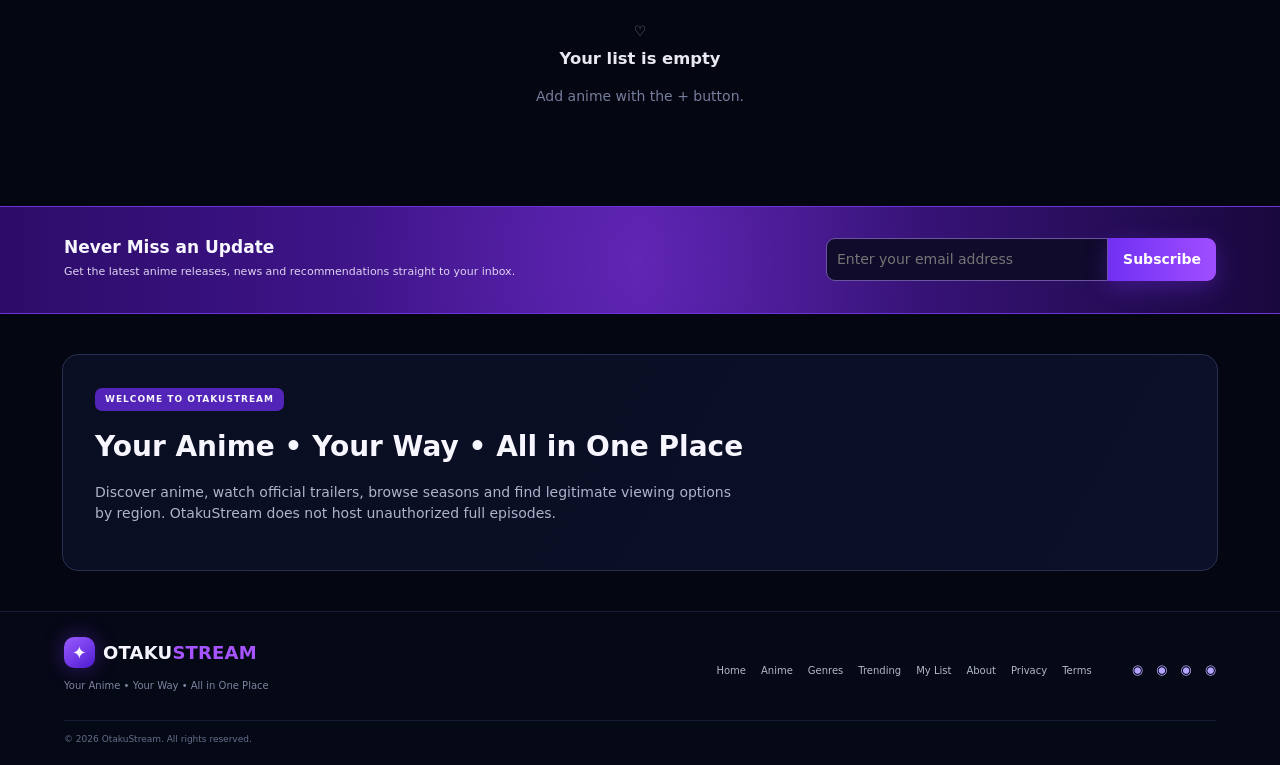
==== commit d95471c7: "Add files via upload" ====
--- a/index.html
+++ b/index.html
@@ -1,137 +1,36 @@
 <!doctype html>
 <html lang="en">
 <head>
-  <meta charset="utf-8">
-  <meta name="viewport" content="width=device-width,initial-scale=1,viewport-fit=cover">
-  <title>OtakuStream — Your Anime, Your Way</title>
-  <meta name="description" content="OtakuStream anime discovery, official trailers and legal viewing options.">
-  <meta name="theme-color" content="#050713">
-  <link rel="preconnect" href="https://graphql.anilist.co">
-  <link rel="preconnect" href="https://www.youtube-nocookie.com">
-  <link rel="stylesheet" href="style.css">
+<meta charset="utf-8"><meta name="viewport" content="width=device-width,initial-scale=1,viewport-fit=cover">
+<title>OtakuStream — Your Anime, Your Way</title>
+<meta name="description" content="OtakuStream anime discovery, official trailers, seasons, episodes and legitimate viewing options.">
+<meta name="theme-color" content="#050713">
+<link rel="preconnect" href="https://graphql.anilist.co"><link rel="preconnect" href="https://www.youtube-nocookie.com">
+<link rel="stylesheet" href="style.css">
 </head>
 <body>
 <header class="topbar">
-  <a class="brand" href="#home" aria-label="OtakuStream home">
-    <span class="brand-mark">✦</span><span>OTAKU<span>STREAM</span></span>
-  </a>
-  <nav class="main-nav" id="mainNav">
-    <a class="active" href="#home">⌂ <span>Home</span></a>
-    <a href="#browse">▣ <span>Anime</span></a>
-    <a href="#genres">⌄ <span>Genres</span></a>
-    <a href="#trending">♨ <span>Trending</span></a>
-    <a href="#watchlist">♡ <span>My List</span></a>
-    <a href="#about">ⓘ <span>About</span></a>
-  </nav>
-  <div class="top-actions">
-    <label class="top-search">⌕<input id="topSearch" placeholder="Search anime..." autocomplete="off"></label>
-    <button class="avatar" id="menuBtn" aria-label="Menu">●</button>
-  </div>
+ <a class="brand" href="#home"><span class="brand-mark">✦</span><span>OTAKU<span>STREAM</span></span></a>
+ <nav class="main-nav">
+  <a class="active" href="#home">⌂ <span>Home</span></a><a href="#browse">▣ <span>Anime</span></a><a href="#genres">⌄ <span>Genres</span></a><a href="#trending">♨ <span>Trending</span></a><a href="#watchlist">♡ <span>My List</span></a><a href="#about">ⓘ <span>About</span></a>
+ </nav>
+ <div class="top-actions"><label class="top-search">⌕<input id="topSearch" placeholder="Search anime..." autocomplete="off"></label><button class="avatar" id="menuBtn">●</button></div>
 </header>
-
 <main id="home">
-  <section class="hero">
-    <div class="hero-bg" id="heroBg"></div>
-    <div class="hero-shade"></div>
-    <div class="hero-copy">
-      <span class="eyebrow">FEATURED ANIME</span>
-      <h1 id="heroTitle">Demon Slayer</h1>
-      <div class="hero-meta">
-        <strong>★ <span id="heroScore">8.6</span>/10</strong>
-        <span id="heroGenre1">Action</span><span id="heroGenre2">Fantasy</span><span id="heroGenre3">Adventure</span>
-      </div>
-      <p id="heroDesc">Discover a world of action, adventure and unforgettable characters.</p>
-      <div class="hero-actions">
-        <button class="btn primary" id="heroTrailer">▶ Watch Trailer</button>
-        <button class="btn ghost" id="heroWatch">⌁ Where to Watch</button>
-        <button class="btn ghost" id="heroList">♡ My List</button>
-      </div>
-    </div>
-    <div class="hero-picks" id="heroPicks"></div>
-    <div class="hero-controls">
-      <button id="prevHero">‹</button><button id="nextHero">›</button>
-    </div>
-    <div class="hero-dots" id="heroDots"></div>
-  </section>
-
-  <section class="genre-strip" id="genres">
-    <button class="genre active" data-filter="All"><b>♨</b><span>Trending</span></button>
-    <button class="genre" data-filter="Action"><b>⚔</b><span>Action</span></button>
-    <button class="genre" data-filter="Fantasy"><b>✧</b><span>Fantasy</span></button>
-    <button class="genre" data-filter="Adventure"><b>⚓</b><span>Adventure</span></button>
-    <button class="genre" data-filter="Comedy"><b>☺</b><span>Comedy</span></button>
-    <button class="genre" data-filter="Drama"><b>▣</b><span>Drama</span></button>
-    <button class="genre" data-filter="Horror"><b>☾</b><span>Horror</span></button>
-    <button class="genre" data-filter="Romance"><b>♡</b><span>Romance</span></button>
-    <button class="genre" data-filter="Sci-Fi"><b>◉</b><span>Sci-Fi</span></button>
-  </section>
-
-  <section class="content-section" id="trending">
-    <div class="section-heading"><h2><i>♨</i> Trending Now</h2><a href="#browse">View All →</a></div>
-    <div class="poster-row" id="trendingRow"></div>
-  </section>
-
-  <section class="content-section">
-    <div class="section-heading"><h2><i>★</i> Top Rated Anime</h2><a href="#browse">View All →</a></div>
-    <div class="poster-row" id="topRow"></div>
-  </section>
-
-  <section class="content-section" id="browse">
-    <div class="section-heading browse-heading">
-      <div><h2>Anime Library</h2><p>Search titles, trailers and legal viewing options.</p></div>
-      <label class="library-search">⌕<input id="search" placeholder="Search anime..."></label>
-    </div>
-    <div class="library-grid" id="libraryGrid"></div>
-  </section>
-
-  <section class="content-section">
-    <div class="section-heading"><h2><i>▣</i> Recently Added</h2><a href="#browse">View All →</a></div>
-    <div class="poster-row" id="recentRow"></div>
-  </section>
-
-  <section class="content-section" id="watchlist">
-    <div class="section-heading"><div><h2>♡ My List</h2><p>Saved on this device.</p></div></div>
-    <div class="library-grid" id="savedGrid"></div>
-    <div class="empty" id="emptyList">♡<h3>Your list is empty</h3><p>Add anime with the + button.</p></div>
-  </section>
-
-  <section class="newsletter">
-    <div class="newsletter-art"></div>
-    <div class="newsletter-copy"><h2>Never Miss an Update</h2><p>Get the latest anime releases, news and recommendations straight to your inbox.</p></div>
-    <form id="newsletter"><input type="email" required placeholder="Enter your email address"><button class="btn primary">Subscribe</button></form>
-  </section>
-
-  <section class="about" id="about">
-    <div class="about-card">
-      <span class="eyebrow">WELCOME TO OTAKUSTREAM</span>
-      <h2>Your Anime • Your Way • All in One Place</h2>
-      <p>Discover anime, watch official trailers and find legitimate viewing options by region. OtakuStream does not host unauthorized full episodes.</p>
-    </div>
-  </section>
+<section class="hero"><div class="hero-bg" id="heroBg"></div><div class="hero-shade"></div><div class="hero-copy"><span class="eyebrow">FEATURED ANIME</span><h1 id="heroTitle">Demon Slayer</h1><div class="hero-meta"><strong>★ <span id="heroScore">8.6</span>/10</strong><span id="heroGenre1">Action</span><span id="heroGenre2">Fantasy</span><span id="heroGenre3">Adventure</span></div><p id="heroDesc">Discover a world of action, adventure and unforgettable characters.</p><div class="hero-actions"><button class="btn primary" id="heroTrailer">▶ Watch Trailer</button><button class="btn ghost" id="heroWatch">⌁ Where to Watch</button><button class="btn ghost" id="heroList">♡ My List</button></div></div><div class="hero-picks" id="heroPicks"></div><div class="hero-controls"><button id="prevHero">‹</button><button id="nextHero">›</button></div><div class="hero-dots" id="heroDots"></div></section>
+<section class="genre-strip" id="genres">
+ <button class="genre active" data-filter="All"><b>♨</b><span>Trending</span></button><button class="genre" data-filter="Action"><b>⚔</b><span>Action</span></button><button class="genre" data-filter="Fantasy"><b>✧</b><span>Fantasy</span></button><button class="genre" data-filter="Adventure"><b>⚓</b><span>Adventure</span></button><button class="genre" data-filter="Comedy"><b>☺</b><span>Comedy</span></button><button class="genre" data-filter="Drama"><b>▣</b><span>Drama</span></button><button class="genre" data-filter="Horror"><b>☾</b><span>Horror</span></button><button class="genre" data-filter="Romance"><b>♡</b><span>Romance</span></button><button class="genre" data-filter="Sci-Fi"><b>◉</b><span>Sci-Fi</span></button>
+</section>
+<section class="content-section" id="trending"><div class="section-heading"><h2><i>♨</i> Trending Now</h2><a href="#browse">View All →</a></div><div class="poster-row" id="trendingRow"></div></section>
+<section class="content-section"><div class="section-heading"><h2><i>★</i> Top Rated Anime</h2><a href="#browse">View All →</a></div><div class="poster-row" id="topRow"></div></section>
+<section class="content-section" id="browse"><div class="section-heading browse-heading"><div><h2>Anime Library</h2><p>Search titles, trailers, seasons and legal viewing options.</p></div><label class="library-search">⌕<input id="search" placeholder="Search anime..."></label></div><div class="library-grid" id="libraryGrid"></div></section>
+<section class="content-section"><div class="section-heading"><h2><i>▣</i> Recently Added</h2><a href="#browse">View All →</a></div><div class="poster-row" id="recentRow"></div></section>
+<section class="content-section" id="watchcenter"><div class="section-heading"><div><h2><i>▶</i> Watch Center</h2><p>Seasons and episodes are available here only when you have permission to stream or embed them.</p></div></div><div id="episodeCenter"></div></section>
+<section class="content-section" id="watchlist"><div class="section-heading"><div><h2>♡ My List</h2><p>Saved on this device.</p></div></div><div class="library-grid" id="savedGrid"></div><div class="empty" id="emptyList">♡<h3>Your list is empty</h3><p>Add anime with the + button.</p></div></section>
+<section class="newsletter"><div class="newsletter-art"></div><div class="newsletter-copy"><h2>Never Miss an Update</h2><p>Get the latest anime releases, news and recommendations straight to your inbox.</p></div><form id="newsletter"><input type="email" required placeholder="Enter your email address"><button class="btn primary">Subscribe</button></form></section>
+<section class="about" id="about"><div class="about-card"><span class="eyebrow">WELCOME TO OTAKUSTREAM</span><h2>Your Anime • Your Way • All in One Place</h2><p>Discover anime, watch official trailers, browse seasons and find legitimate viewing options by region. OtakuStream does not host unauthorized full episodes.</p></div></section>
 </main>
-
-<footer>
-  <div class="footer-inner">
-    <div class="footer-brand">
-      <a class="brand" href="#home"><span class="brand-mark">✦</span><span>OTAKU<span>STREAM</span></span></a>
-      <p>Your Anime • Your Way • All in One Place</p>
-    </div>
-    <div class="footer-links">
-      <a href="#home">Home</a><a href="#browse">Anime</a><a href="#genres">Genres</a><a href="#trending">Trending</a><a href="#watchlist">My List</a><a href="#about">About</a><a href="privacy.html">Privacy</a><a href="terms.html">Terms</a>
-    </div>
-    <div class="socials">◉　◉　◉　◉</div>
-  </div>
-  <div class="copyright">© 2026 OtakuStream. All rights reserved.</div>
-</footer>
-
-<div class="modal" id="modal" aria-hidden="true">
-  <div class="modal-backdrop" data-close></div>
-  <div class="modal-card">
-    <button class="modal-close" data-close>×</button>
-    <div id="modalBody"></div>
-  </div>
-</div>
-
+<footer><div class="footer-inner"><div class="footer-brand"><a class="brand" href="#home"><span class="brand-mark">✦</span><span>OTAKU<span>STREAM</span></span></a><p>Your Anime • Your Way • All in One Place</p></div><div class="footer-links"><a href="#home">Home</a><a href="#browse">Anime</a><a href="#genres">Genres</a><a href="#trending">Trending</a><a href="#watchlist">My List</a><a href="#about">About</a><a href="privacy.html">Privacy</a><a href="terms.html">Terms</a></div><div class="socials">◉　◉　◉　◉</div></div><div class="copyright">© 2026 OtakuStream. All rights reserved.</div></footer>
+<div class="modal" id="modal" aria-hidden="true"><div class="modal-backdrop" data-close></div><div class="modal-card"><button class="modal-close" data-close>×</button><div id="modalBody"></div></div></div>
 <script src="script.js"></script>
-</body>
-</html>+</body></html>
--- a/style.css
+++ b/style.css
@@ -79,3 +79,6 @@
   .hero{height:405px}.hero-bg{background-position:63% center}.hero-shade{background:linear-gradient(90deg,#03040d 0%,#050715cc 48%,#05071440 100%),linear-gradient(0deg,#040611 0%,transparent 45%)}
   .hero-copy{left:20px;top:40px;max-width:70%}.hero h1{font-size:36px;margin:15px 0 11px}.hero-copy p{font-size:11px}.hero-picks{right:12px;top:35px;width:126px}.hero-pick{height:45px}.hero-pick img{height:35px;width:27px}.hero-pick span{font-size:8px}.hero-actions{gap:6px}.btn{padding:8px 10px;font-size:10px}.hero-controls{right:12px;bottom:32px}.genre-strip{justify-content:flex-start;gap:22px;padding:0 15px;height:72px}.genre{min-width:47px}.content-section{padding:24px 14px 2px}.section-heading h2{font-size:17px}.poster-row{grid-auto-columns:128px;gap:9px}.poster-card img{height:162px}.poster-body{padding:6px}.poster-title{font-size:9px}.poster-meta{font-size:8px}.play-mini{width:22px;height:22px;bottom:44px}.library-grid{grid-template-columns:1fr}.library-card{min-height:160px}.library-card .cover{width:82px;height:120px}.newsletter{display:block;padding:20px}.newsletter form{min-width:0;margin-top:12px}.about{padding:25px 14px}.about-card{padding:22px}.about-card h2{font-size:22px}.footer-inner{display:block}.footer-links{justify-content:flex-start;margin-top:15px}.socials{margin-top:15px}
 }
+/* Watch center + preview panels */
+.episode-shell{display:grid;grid-template-columns:minmax(0,1.7fr) minmax(280px,.8fr);gap:14px;background:#090d20;border:1px solid #252d50;border-radius:14px;overflow:hidden}.episode-player{min-height:360px;background:#02030a;display:grid;place-items:center}.episode-player iframe{width:100%;height:100%;min-height:360px;border:0}.licensed-placeholder{text-align:center;padding:35px;color:#aeb4ca;max-width:520px}.licensed-placeholder h3{color:#fff;margin:10px 0}.big-play{width:58px;height:58px;border-radius:50%;display:grid;place-items:center;margin:auto;background:linear-gradient(145deg,#7834ff,#a34fff);box-shadow:0 0 35px #823dff55;color:#fff}.small-note{font-size:10px;color:#777f9c}.episode-list{padding:13px;max-height:390px;overflow:auto}.episode-head{display:flex;justify-content:space-between;gap:10px;align-items:center;padding-bottom:10px;border-bottom:1px solid #20284a}.episode-head b{display:block;font-size:13px}.episode-head span{display:block;font-size:9px;color:#858ca8;margin-top:2px}.episode-head select,.region-label select{background:#111630;color:#fff;border:1px solid #3a456b;border-radius:7px;padding:6px}.episode-item{width:100%;display:grid;grid-template-columns:32px 1fr 22px;text-align:left;gap:8px;align-items:center;padding:10px 7px;margin-top:5px;border:1px solid transparent;border-radius:8px;background:#0d1329;color:#dfe2ee;cursor:pointer}.episode-item:hover,.episode-item.active{border-color:#7137d9;background:#17143a}.episode-item.locked{opacity:.62}.ep-num{font-weight:900;color:#9b5cff}.episode-item b{display:block;font-size:10px}.episode-item small{display:block;color:#8189a6;font-size:8px;margin-top:2px}.preview-layout{display:grid;grid-template-columns:minmax(0,1.5fr) minmax(260px,.7fr);gap:0}.preview-layout>div:first-child{padding:20px}.watch-panel{padding:20px;background:#0b1024;border-left:1px solid #252d50}.watch-panel h3{margin-top:0}.region-label{display:grid;gap:6px;font-size:10px;color:#aeb4ca}.watch-panel p{font-size:10px;color:#939bb7}.full{width:100%;margin-top:8px}.provider-grid{display:grid;grid-template-columns:1fr 1fr;gap:7px;margin:12px 0}.provider-grid a{padding:9px;border:1px solid #313a5d;background:#11162d;border-radius:8px;text-align:center;font-size:9px}.watch-panel small{display:block;color:#69718d;font-size:8px;margin-top:12px}.modal-content{padding:0}.modal-content h2{font-size:25px;margin:12px 0 6px}.modal-video{aspect-ratio:16/9;background:#02030a;border-radius:10px;overflow:hidden}.modal-video iframe{width:100%;height:100%;border:0}.modal-card{overflow:auto}
+@media(max-width:760px){.episode-shell,.preview-layout{grid-template-columns:1fr}.episode-player,.episode-player iframe{min-height:220px}.episode-list{max-height:none}.watch-panel{border-left:0;border-top:1px solid #252d50}.preview-layout>div:first-child{padding:14px}.watch-panel{padding:14px}.provider-grid{grid-template-columns:1fr 1fr}}
